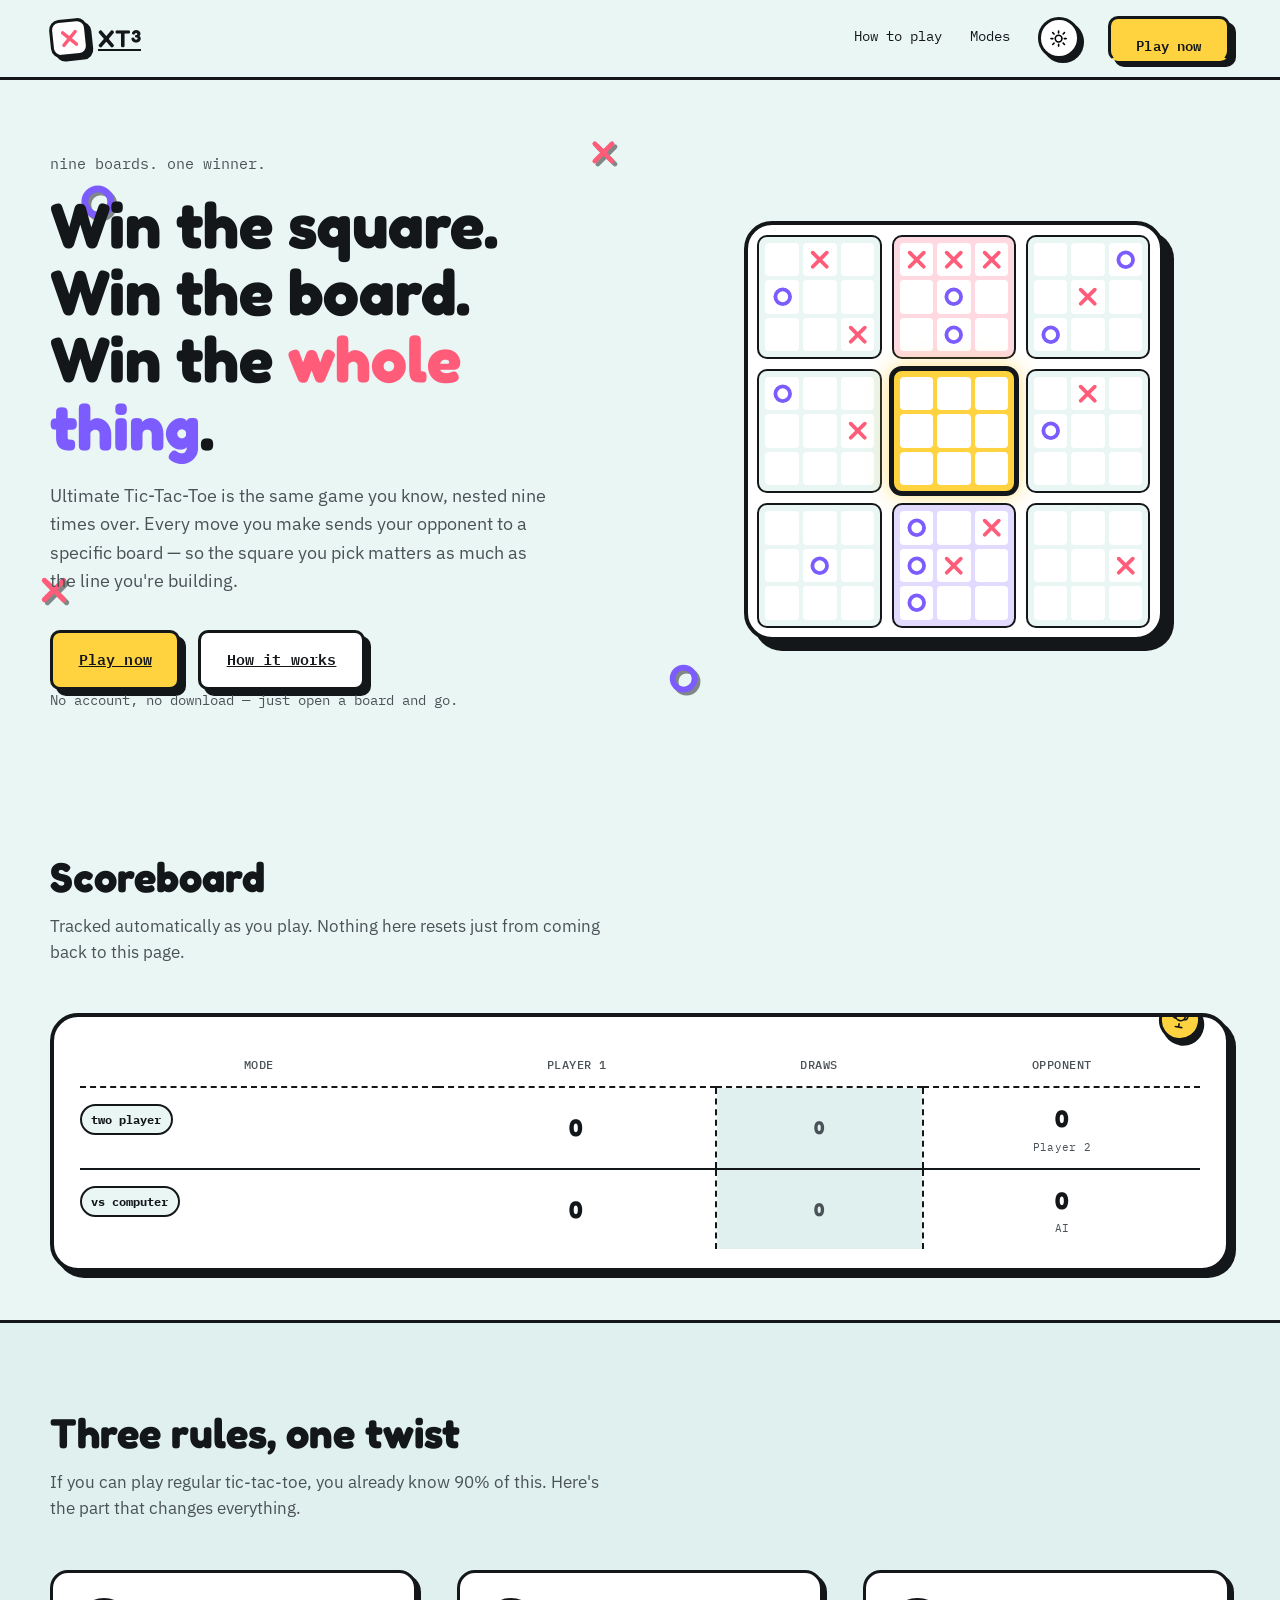
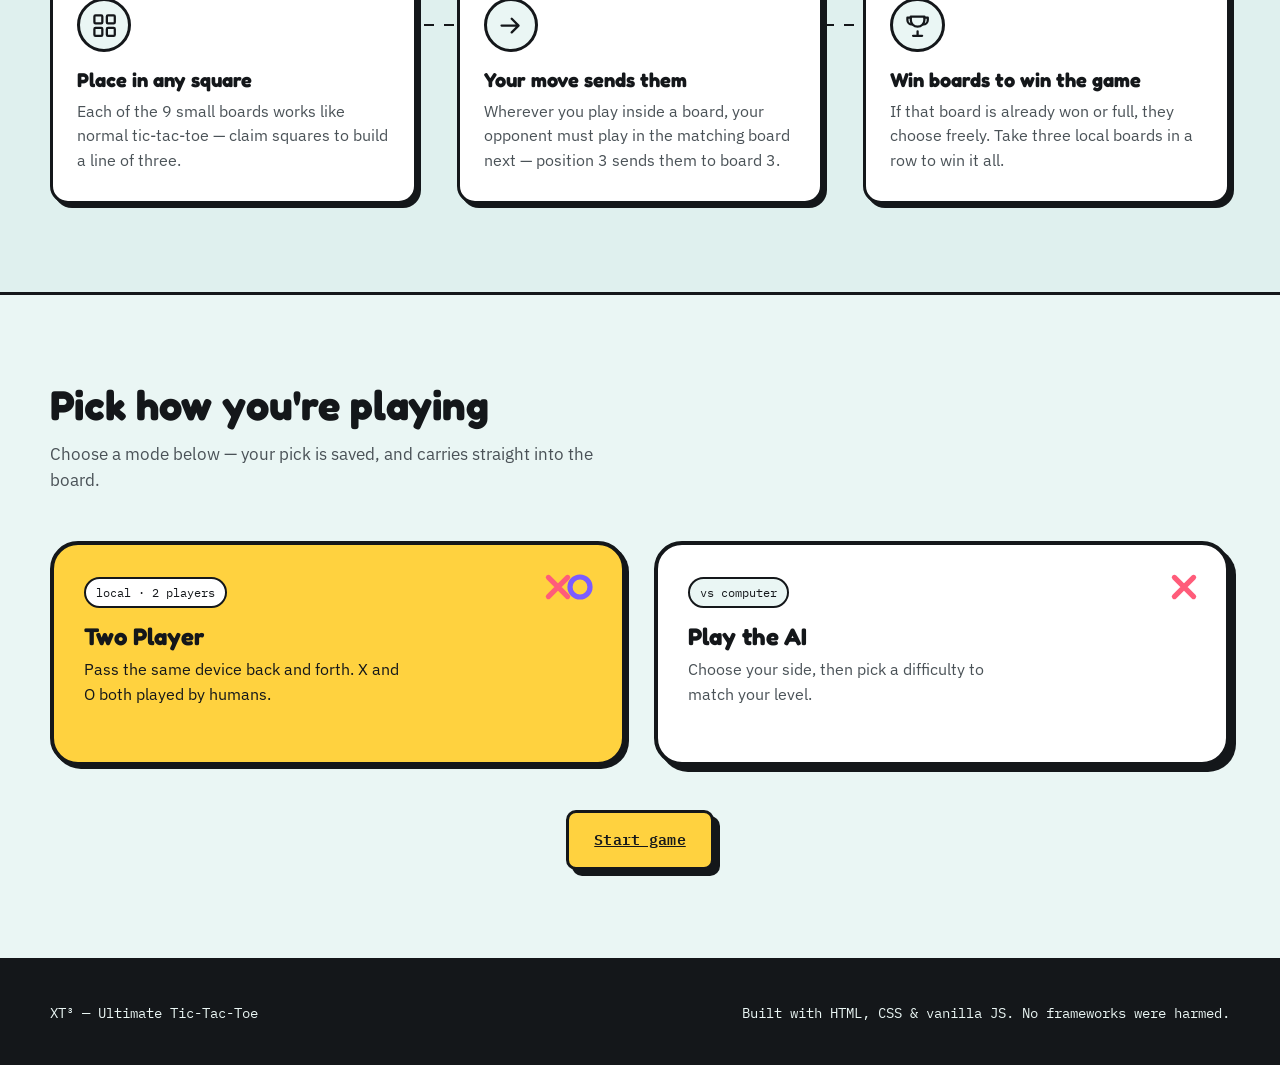
==== index.html @ 9509529e "made score board one table" ====
<!doctype html>
<html lang="en">
<head>
<meta charset="utf-8" />
<meta name="viewport" content="width=device-width, initial-scale=1" />
<title>XT³ — Ultimate Tic-Tac-Toe</title>
<meta name="description" content="A tic-tac-toe board made of tic-tac-toe boards. Play a friend or an AI across three difficulty levels." />

<script>
  // Set the theme before any CSS paints, so there's no flash of the wrong theme.
  (function () {
    try {
      var raw = window.localStorage.getItem("ultimateTTT:theme");
      var stored = raw ? JSON.parse(raw) : null;
      var theme = stored || (window.matchMedia("(prefers-color-scheme: dark)").matches ? "dark" : "light");
      document.documentElement.setAttribute("data-theme", theme);
    } catch (e) { /* localStorage unavailable, default styles apply */ }
  })();
</script>

<link rel="preconnect" href="https://fonts.googleapis.com" />
<link rel="preconnect" href="https://fonts.gstatic.com" crossorigin />
<link href="https://fonts.googleapis.com/css2?family=Fredoka:wght@500;600;700&family=IBM+Plex+Sans:wght@400;500&family=IBM+Plex+Mono:wght@400;500;600&display=swap" rel="stylesheet" />

<link rel="stylesheet" href="css/theme.css" />
<link rel="stylesheet" href="css/main.css" />
<link rel="stylesheet" href="css/animation.css" />
<link rel="stylesheet" href="css/responsive.css" />
</head>
<body>

<!-- reusable piece glyphs -->
<svg width="0" height="0" style="position:absolute" aria-hidden="true">
  <symbol id="glyph-x" viewBox="0 0 40 40">
    <path d="M8 8 L32 32 M32 8 L8 32" stroke="var(--x-color)" stroke-width="6.5" stroke-linecap="round" fill="none"/>
  </symbol>
  <symbol id="glyph-o" viewBox="0 0 40 40">
    <circle cx="20" cy="20" r="12.5" stroke="var(--o-color)" stroke-width="6.5" fill="none"/>
  </symbol>
</svg>

<a class="visually-hidden" href="#main">Skip to content</a>

<header class="site-header">
  <div class="wrap site-header__bar">
    <a class="logo" href="#top" aria-label="XT-cubed, Ultimate Tic-Tac-Toe home">
      <span class="logo__mark" aria-hidden="true">
        <svg viewBox="0 0 40 40"><use href="#glyph-x"/></svg>
      </span>
      XT³
    </a>
    <nav class="site-nav" aria-label="Primary">
      <a href="#how-it-works">How to play</a>
      <a href="#play">Modes</a>
      <button class="theme-toggle" type="button" aria-pressed="false" aria-label="Toggle dark mode">
        <svg class="icon-sun" viewBox="0 0 24 24" fill="none" stroke="currentColor" stroke-width="2" stroke-linecap="round" aria-hidden="true">
          <circle cx="12" cy="12" r="4.2"/>
          <path d="M12 2.5v2.4M12 19.1v2.4M4.6 4.6l1.7 1.7M17.7 17.7l1.7 1.7M2.5 12h2.4M19.1 12h2.4M4.6 19.4l1.7-1.7M17.7 6.3l1.7-1.7"/>
        </svg>
        <svg class="icon-moon" viewBox="0 0 24 24" fill="currentColor" aria-hidden="true">
          <path d="M20 14.5A8.5 8.5 0 0 1 9.5 4a8.5 8.5 0 1 0 10.5 10.5Z"/>
        </svg>
      </button>
      <a class="btn btn--primary" href="#play">Play now</a>
    </nav>
  </div>
</header>

<main id="main">

  <!-- ============================================================ -->
  <!-- HERO                                                          -->
  <!-- ============================================================ -->
  <section class="hero" id="top">
    <div class="sticker-field" aria-hidden="true">
      <svg class="sticker" style="top:14%; left:6%; width:2.6rem; --r:-10deg" viewBox="0 0 40 40"><use href="#glyph-o"/></svg>
      <svg class="sticker" style="top:68%; left:3%; width:2rem; --r:8deg" viewBox="0 0 40 40"><use href="#glyph-x"/></svg>
      <svg class="sticker" style="top:8%; left:46%; width:1.8rem; --r:14deg" viewBox="0 0 40 40"><use href="#glyph-x"/></svg>
      <svg class="sticker" style="top:80%; left:52%; width:2.2rem; --r:-14deg" viewBox="0 0 40 40"><use href="#glyph-o"/></svg>
    </div>

    <div class="wrap hero__grid">
      <div>
        <p class="hero__eyebrow">nine boards. one winner.</p>
        <h1 class="hero__title">
          Win the square.<br />
          Win the board.<br />
          Win the <span class="hl-x">whole</span> <span class="hl-o">thing</span>.
        </h1>
        <p class="hero__lede">
          Ultimate Tic-Tac-Toe is the same game you know, nested nine times over.
          Every move you make sends your opponent to a specific board — so the
          square you pick matters as much as the line you're building.
        </p>
        <div class="hero__actions">
          <a class="btn btn--primary" href="#play">Play now</a>
          <a class="btn" href="#how-it-works">How it works</a>
        </div>
        <p class="hero__note">No account, no download — just open a board and go.</p>
      </div>

      <div class="hero__board-stage">
        <div class="ultimate-board" role="img" aria-label="Decorative preview of the nested Ultimate Tic-Tac-Toe board">
          <!-- board 1 -->
          <div class="local-board">
            <div class="cell"></div><div class="cell"><svg><use href="#glyph-x"/></svg></div><div class="cell"></div>
            <div class="cell"><svg><use href="#glyph-o"/></svg></div><div class="cell"></div><div class="cell"></div>
            <div class="cell"></div><div class="cell"></div><div class="cell"><svg><use href="#glyph-x"/></svg></div>
          </div>
          <!-- board 2 : won by X -->
          <div class="local-board local-board--won-x">
            <div class="cell"><svg><use href="#glyph-x"/></svg></div><div class="cell"><svg><use href="#glyph-x"/></svg></div><div class="cell"><svg><use href="#glyph-x"/></svg></div>
            <div class="cell"></div><div class="cell"><svg><use href="#glyph-o"/></svg></div><div class="cell"></div>
            <div class="cell"></div><div class="cell"><svg><use href="#glyph-o"/></svg></div><div class="cell"></div>
          </div>
          <!-- board 3 -->
          <div class="local-board">
            <div class="cell"></div><div class="cell"></div><div class="cell"><svg><use href="#glyph-o"/></svg></div>
            <div class="cell"></div><div class="cell"><svg><use href="#glyph-x"/></svg></div><div class="cell"></div>
            <div class="cell"><svg><use href="#glyph-o"/></svg></div><div class="cell"></div><div class="cell"></div>
          </div>
          <!-- board 4 -->
          <div class="local-board">
            <div class="cell"><svg><use href="#glyph-o"/></svg></div><div class="cell"></div><div class="cell"></div>
            <div class="cell"></div><div class="cell"></div><div class="cell"><svg><use href="#glyph-x"/></svg></div>
            <div class="cell"></div><div class="cell"></div><div class="cell"></div>
          </div>
          <!-- board 5 : active -->
          <div class="local-board local-board--active">
            <div class="cell"></div><div class="cell"></div><div class="cell"></div>
            <div class="cell"></div><div class="cell"></div><div class="cell"></div>
            <div class="cell"></div><div class="cell"></div><div class="cell"></div>
          </div>
          <!-- board 6 -->
          <div class="local-board">
            <div class="cell"></div><div class="cell"><svg><use href="#glyph-x"/></svg></div><div class="cell"></div>
            <div class="cell"><svg><use href="#glyph-o"/></svg></div><div class="cell"></div><div class="cell"></div>
            <div class="cell"></div><div class="cell"></div><div class="cell"></div>
          </div>
          <!-- board 7 -->
          <div class="local-board">
            <div class="cell"></div><div class="cell"></div><div class="cell"></div>
            <div class="cell"></div><div class="cell"><svg><use href="#glyph-o"/></svg></div><div class="cell"></div>
            <div class="cell"></div><div class="cell"></div><div class="cell"></div>
          </div>
          <!-- board 8 : won by O -->
          <div class="local-board local-board--won-o">
            <div class="cell"><svg><use href="#glyph-o"/></svg></div><div class="cell"></div><div class="cell"><svg><use href="#glyph-x"/></svg></div>
            <div class="cell"><svg><use href="#glyph-o"/></svg></div><div class="cell"><svg><use href="#glyph-x"/></svg></div><div class="cell"></div>
            <div class="cell"><svg><use href="#glyph-o"/></svg></div><div class="cell"></div><div class="cell"></div>
          </div>
          <!-- board 9 -->
          <div class="local-board">
            <div class="cell"></div><div class="cell"></div><div class="cell"></div>
            <div class="cell"></div><div class="cell"></div><div class="cell"><svg><use href="#glyph-x"/></svg></div>
            <div class="cell"></div><div class="cell"></div><div class="cell"></div>
          </div>
        </div>
      </div>
    </div>
  </section>

  <!-- ============================================================ -->
  <!-- WIN BOARD                                                     -->
  <!-- ============================================================ -->
  <section class="win-board" id="win-board" aria-label="Match history">
    <div class="wrap section" style="padding-block:3rem;">
      <div class="section__head" data-reveal>
        <h2>Scoreboard</h2>
        <p>Tracked automatically as you play. Nothing here resets just from coming back to this page.</p>
      </div>

      <div class="score-card" data-reveal>
        <svg class="score-card__sticker" viewBox="0 0 24 24" fill="none" stroke="currentColor" stroke-width="2" stroke-linecap="round" stroke-linejoin="round" aria-hidden="true">
          <path d="M8 21h8M12 17v4M6 4h12v3a6 6 0 0 1-12 0V4Z"/>
          <path d="M6 5H3v2a4 4 0 0 0 4 4M18 5h3v2a4 4 0 0 1-4 4"/>
        </svg>

        <table class="score-table">
          <caption class="visually-hidden">Match results for Two Player and Vs AI modes</caption>
          <thead>
            <tr>
              <th scope="col" class="score-table__mode-head">Mode</th>
              <th scope="col">Player 1</th>
              <th scope="col" class="score-table__draws-head">Draws</th>
              <th scope="col">Opponent</th>
            </tr>
          </thead>
          <tbody>
            <tr>
              <th scope="row"><span class="mode-card__badge">two player</span></th>
              <td class="score-table__cell"><strong id="wb-p1">0</strong></td>
              <td class="score-table__cell score-table__cell--draw"><strong id="wb-tp-draws">0</strong></td>
              <td class="score-table__cell">
                <strong id="wb-p2">0</strong>
                <span class="score-table__sub">Player 2</span>
              </td>
            </tr>
            <tr>
              <th scope="row"><span class="mode-card__badge">vs computer</span></th>
              <td class="score-table__cell"><strong id="wb-player">0</strong></td>
              <td class="score-table__cell score-table__cell--draw"><strong id="wb-ai-draws">0</strong></td>
              <td class="score-table__cell">
                <strong id="wb-ai">0</strong>
                <span class="score-table__sub">AI</span>
              </td>
            </tr>
          </tbody>
        </table>
      </div>
    </div>
  </section>

  <!-- ============================================================ -->
  <!-- HOW IT WORKS                                                  -->
  <!-- ============================================================ -->
  <section class="how-it-works" id="how-it-works">
    <div class="wrap section">
      <div class="section__head" data-reveal>
        <h2>Three rules, one twist</h2>
        <p>If you can play regular tic-tac-toe, you already know 90% of this. Here's the part that changes everything.</p>
      </div>

      <div class="steps" data-reveal-group>
        <div class="steps__thread" aria-hidden="true"></div>

        <div class="step" data-reveal>
          <div class="step__icon" aria-hidden="true">
            <svg viewBox="0 0 24 24" fill="none" stroke="currentColor" stroke-width="2" stroke-linecap="round" stroke-linejoin="round">
              <rect x="3" y="3" width="7" height="7" rx="1"/><rect x="14" y="3" width="7" height="7" rx="1"/>
              <rect x="3" y="14" width="7" height="7" rx="1"/><rect x="14" y="14" width="7" height="7" rx="1"/>
            </svg>
          </div>
          <h3>Place in any square</h3>
          <p>Each of the 9 small boards works like normal tic-tac-toe — claim squares to build a line of three.</p>
        </div>

        <div class="step" data-reveal>
          <div class="step__icon" aria-hidden="true">
            <svg viewBox="0 0 24 24" fill="none" stroke="currentColor" stroke-width="2" stroke-linecap="round" stroke-linejoin="round">
              <path d="M4 12h13M13 6l6 6-6 6"/>
            </svg>
          </div>
          <h3>Your move sends them</h3>
          <p>Wherever you play inside a board, your opponent must play in the matching board next — position 3 sends them to board 3.</p>
        </div>

        <div class="step" data-reveal>
          <div class="step__icon" aria-hidden="true">
            <svg viewBox="0 0 24 24" fill="none" stroke="currentColor" stroke-width="2" stroke-linecap="round" stroke-linejoin="round">
              <path d="M8 21h8M12 17v4M6 4h12v3a6 6 0 0 1-12 0V4Z"/>
              <path d="M6 5H3v2a4 4 0 0 0 4 4M18 5h3v2a4 4 0 0 1-4 4"/>
            </svg>
          </div>
          <h3>Win boards to win the game</h3>
          <p>If that board is already won or full, they choose freely. Take three local boards in a row to win it all.</p>
        </div>
      </div>
    </div>
  </section>

  <!-- ============================================================ -->
  <!-- MODE PICKER                                                   -->
  <!-- ============================================================ -->
  <section class="mode-picker" id="play">
    <div class="wrap">
      <div class="section__head" data-reveal>
        <h2>Pick how you're playing</h2>
        <p>Choose a mode below — your pick is saved, and carries straight into the board.</p>
      </div>

      <div class="mode-cards" data-reveal-group>
        <div class="mode-card" data-mode="two-player" role="button" tabindex="0" aria-pressed="false" data-reveal>
          <div class="mode-card__pieces" aria-hidden="true">
            <svg><use href="#glyph-x"/></svg><svg><use href="#glyph-o"/></svg>
          </div>
          <span class="mode-card__badge">local · 2 players</span>
          <h3>Two Player</h3>
          <p>Pass the same device back and forth. X and O both played by humans.</p>
        </div>

        <div class="mode-card" data-mode="ai" role="button" tabindex="0" aria-pressed="false" data-reveal>
          <div class="mode-card__pieces" aria-hidden="true">
            <svg><use href="#glyph-x"/></svg>
          </div>
          <span class="mode-card__badge">vs computer</span>
          <h3>Play the AI</h3>
          <p>Choose your side, then pick a difficulty to match your level.</p>

          <div class="difficulty-panel">
            <div class="difficulty-panel__inner">
              <div class="chip-row" role="group" aria-label="Play as">
                <button type="button" class="chip" data-symbol="X" aria-pressed="true">Play as X</button>
                <button type="button" class="chip" data-symbol="O" aria-pressed="false">Play as O</button>
              </div>
              <div class="chip-row chip-row--difficulty" role="group" aria-label="AI difficulty">
                <button type="button" class="chip" data-difficulty="easy" aria-pressed="false">Easy</button>
                <button type="button" class="chip" data-difficulty="medium" aria-pressed="false">Medium</button>
                <button type="button" class="chip" data-difficulty="hard" aria-pressed="false">Hard</button>
              </div>
            </div>
          </div>
        </div>
      </div>

      <div class="mode-picker__cta">
        <a class="btn btn--primary" href="pages/game.html?mode=two-player">Start game</a>
      </div>
    </div>
  </section>

</main>

<footer class="site-footer">
  <div class="wrap site-footer__bar">
    <span>XT³ — Ultimate Tic-Tac-Toe</span>
    <span>Built with HTML, CSS &amp; vanilla JS. No frameworks were harmed.</span>
  </div>
</footer>

<script src="js/storage.js"></script>
<script src="js/animation.js"></script>
<script src="js/main.js"></script>
</body>
</html>
---- css/theme.css ----
/* ==========================================================================
   theme.css — design tokens, fonts, light/dark palettes
   ========================================================================== */

:root {
  /* -- type -- */
  --font-display: "Fredoka", system-ui, sans-serif;
  --font-body: "IBM Plex Sans", system-ui, sans-serif;
  --font-mono: "IBM Plex Mono", ui-monospace, monospace;

  /* -- light theme (default) -- */
  --bg: #eaf6f4;
  --bg-alt: #dff0ee;
  --paper: #ffffff;
  --ink: #14171a;
  --ink-soft: #4a5257;
  --line: #14171a;

  --x-color: #ff5c7a;
  --x-color-soft: #ffd9e1;
  --o-color: #7c5cff;
  --o-color-soft: #e3dbff;
  --accent: #ffd23f;
  --accent-ink: #14171a;

  --shadow-color: 20 23 26;
  --radius-sm: 10px;
  --radius-md: 18px;
  --radius-lg: 28px;

  --border-w: 3px;
  --border-w-lg: 4px;

  --ease-pop: cubic-bezier(0.34, 1.56, 0.64, 1);
  --ease-snap: cubic-bezier(0.2, 0.8, 0.2, 1);

  color-scheme: light;
}

[data-theme="dark"] {
  --bg: #14171a;
  --bg-alt: #1b1f23;
  --paper: #1e2226;
  --ink: #f3f7f6;
  --ink-soft: #b9c2c4;
  --line: #f3f7f6;

  --x-color: #ff7b93;
  --x-color-soft: #3a2129;
  --o-color: #a690ff;
  --o-color-soft: #2a2440;
  --accent: #ffd23f;
  --accent-ink: #14171a;

  --shadow-color: 0 0 0;

  color-scheme: dark;
}

/* shared surface + border shorthand used across components */
:root, [data-theme="dark"] {
  --hard-shadow: 6px 6px 0 rgb(var(--shadow-color) / 1);
  --hard-shadow-sm: 4px 4px 0 rgb(var(--shadow-color) / 1);
}
---- css/main.css ----
/* ==========================================================================
   main.css — reset, base type, layout, components (landing page)
   ========================================================================== */

*, *::before, *::after { box-sizing: border-box; }
html { scroll-behavior: smooth; }
@media (prefers-reduced-motion: reduce) {
  html { scroll-behavior: auto; }
}

body {
  margin: 0;
  background: var(--bg);
  color: var(--ink);
  font-family: var(--font-body);
  font-size: 16px;
  line-height: 1.55;
  -webkit-font-smoothing: antialiased;
  transition: background-color .35s ease, color .35s ease;
  overflow-x: hidden;
}

h1, h2, h3 { font-family: var(--font-display); margin: 0; line-height: 1.05; }
p { margin: 0; }
a { color: inherit; }
button { font-family: inherit; cursor: pointer; }

.wrap {
  width: min(1180px, 100% - 3rem);
  margin-inline: auto;
}

.visually-hidden {
  position: absolute; width: 1px; height: 1px;
  overflow: hidden; clip: rect(0 0 0 0); white-space: nowrap;
}

/* focus ring, visible everywhere */
:focus-visible {
  outline: 3px solid var(--o-color);
  outline-offset: 3px;
  border-radius: 4px;
}

/* -------------------------------------------------------------------- */
/* buttons                                                               */
/* -------------------------------------------------------------------- */

.btn {
  display: inline-flex;
  align-items: center;
  gap: .5rem;
  font-family: var(--font-mono);
  font-weight: 600;
  font-size: .95rem;
  letter-spacing: .01em;
  padding: .95rem 1.6rem;
  border: var(--border-w) solid var(--line);
  border-radius: var(--radius-sm);
  background: var(--paper);
  color: var(--ink);
  box-shadow: var(--hard-shadow);
  transition: transform .15s ease, box-shadow .15s ease, background-color .2s ease;
}
.btn:hover { transform: translate(-2px, -2px); box-shadow: 8px 8px 0 rgb(var(--shadow-color) / 1); }
.btn:active { transform: translate(1px, 1px); box-shadow: 2px 2px 0 rgb(var(--shadow-color) / 1); }

.btn--primary {
  background: var(--accent);
  color: var(--accent-ink);
}

.btn--ghost {
  background: transparent;
  box-shadow: none;
  border-color: transparent;
}
.btn--ghost:hover { transform: none; box-shadow: none; background: var(--bg-alt); border-color: var(--line); }

/* -------------------------------------------------------------------- */
/* header                                                                */
/* -------------------------------------------------------------------- */

.site-header {
  position: sticky;
  top: 0;
  z-index: 40;
  background: color-mix(in srgb, var(--bg) 88%, transparent);
  backdrop-filter: blur(8px);
  border-bottom: var(--border-w) solid var(--line);
}

.site-header__bar {
  display: flex;
  align-items: center;
  justify-content: space-between;
  padding-block: 1rem;
}

.logo {
  display: flex;
  align-items: center;
  gap: .6rem;
  font-family: var(--font-display);
  font-size: 1.5rem;
  font-weight: 600;
}

.logo__mark {
  display: grid;
  place-items: center;
  width: 2.4rem;
  height: 2.4rem;
  border: var(--border-w) solid var(--line);
  border-radius: var(--radius-sm);
  background: var(--paper);
  box-shadow: var(--hard-shadow-sm);
  transform: rotate(-6deg);
}
.logo__mark svg { width: 65%; height: 65%; }

.site-nav {
  display: flex;
  align-items: center;
  gap: 1.75rem;
}

.site-nav a {
  font-family: var(--font-mono);
  font-size: .9rem;
  text-decoration: none;
  border-bottom: 2px solid transparent;
  padding-bottom: 2px;
  transition: border-color .2s ease;
}
.site-nav a:hover { border-color: var(--line); }

.theme-toggle {
  display: grid;
  place-items: center;
  width: 2.6rem;
  height: 2.6rem;
  border: var(--border-w) solid var(--line);
  border-radius: 50%;
  background: var(--paper);
  box-shadow: var(--hard-shadow-sm);
  transition: transform .15s ease;
}
.theme-toggle:hover { transform: rotate(15deg); }
.theme-toggle svg { width: 1.2rem; height: 1.2rem; }
.theme-toggle .icon-moon { display: none; }
[data-theme="dark"] .theme-toggle .icon-sun { display: none; }
[data-theme="dark"] .theme-toggle .icon-moon { display: block; }

/* -------------------------------------------------------------------- */
/* hero                                                                  */
/* -------------------------------------------------------------------- */

.hero {
  position: relative;
  padding-block: 4.5rem 6rem;
  overflow: hidden;
}

.hero__grid {
  display: grid;
  grid-template-columns: 1.05fr 1fr;
  gap: 3rem;
  align-items: center;
}

.hero__eyebrow {
  font-family: var(--font-mono);
  font-size: .95rem;
  color: var(--ink-soft);
}

.hero__title {
  font-size: clamp(2.6rem, 5vw, 4.2rem);
  margin-block: 1rem 1.3rem;
}

.hero__title .hl-x { color: var(--x-color); }
.hero__title .hl-o { color: var(--o-color); }

.hero__lede {
  max-width: 46ch;
  font-size: 1.15rem;
  color: var(--ink-soft);
}

.hero__actions {
  display: flex;
  align-items: center;
  gap: 1.1rem;
  margin-top: 2.2rem;
  flex-wrap: wrap;
}

.hero__note {
  font-family: var(--font-mono);
  font-size: .85rem;
  color: var(--ink-soft);
}

/* decorative floating stickers scattered around hero copy + board */
.sticker-field { position: absolute; inset: 0; pointer-events: none; z-index: -1; }
.sticker {
  position: absolute;
  filter: drop-shadow(3px 3px 0 rgb(var(--shadow-color) / .5));
}

/* -------------------------------------------------------------------- */
/* hero board (decorative ultimate board)                                */
/* -------------------------------------------------------------------- */

.hero__board-stage {
  position: relative;
  display: grid;
  place-items: center;
}

.ultimate-board {
  --cell: 2.6rem;
  position: relative;
  display: grid;
  grid-template-columns: repeat(3, 1fr);
  gap: .6rem;
  padding: .6rem;
  background: var(--paper);
  border: var(--border-w-lg) solid var(--line);
  border-radius: var(--radius-lg);
  box-shadow: 10px 10px 0 rgb(var(--shadow-color) / 1);
  transform: rotate(-3deg);
  width: min(420px, 100%);
}

.local-board {
  display: grid;
  grid-template-columns: repeat(3, 1fr);
  gap: 4px;
  padding: 6px;
  border: 2px solid var(--line);
  border-radius: var(--radius-sm);
  background: var(--bg);
  transition: box-shadow .25s ease, background-color .25s ease;
}

.local-board--active {
  background: var(--accent);
  box-shadow: 0 0 0 3px var(--line), 0 0 22px 2px color-mix(in srgb, var(--accent) 70%, transparent);
}

.local-board--won-x { background: var(--x-color-soft); }
.local-board--won-o { background: var(--o-color-soft); }

.cell {
  aspect-ratio: 1;
  display: grid;
  place-items: center;
  background: var(--paper);
  border-radius: 4px;
}

.cell svg { width: 70%; height: 70%; }

/* -------------------------------------------------------------------- */
/* how it works                                                          */
/* -------------------------------------------------------------------- */

.section { padding-block: 5.5rem; }
.section__head { max-width: 56ch; margin-bottom: 3rem; }
.section__head h2 { font-size: clamp(1.9rem, 3.4vw, 2.6rem); }
.section__head p { margin-top: .9rem; color: var(--ink-soft); font-size: 1.05rem; }

.how-it-works {
  border-top: var(--border-w) solid var(--line);
  border-bottom: var(--border-w) solid var(--line);
  background: var(--bg-alt);
}

.steps {
  position: relative;
  display: grid;
  grid-template-columns: repeat(3, 1fr);
  gap: 2.5rem;
}

.steps__thread {
  position: absolute;
  top: 3.4rem;
  left: 8%;
  right: 8%;
  height: 2px;
  background-image: linear-gradient(to right, var(--line) 0 10px, transparent 10px 20px);
  background-size: 20px 2px;
  background-repeat: repeat-x;
  z-index: 0;
}

.step {
  position: relative;
  z-index: 1;
  background: var(--paper);
  border: var(--border-w) solid var(--line);
  border-radius: var(--radius-md);
  padding: 1.6rem 1.5rem 1.8rem;
  box-shadow: var(--hard-shadow-sm);
}

.step__icon {
  display: grid;
  place-items: center;
  width: 3.4rem;
  height: 3.4rem;
  margin-bottom: 1.1rem;
  border: var(--border-w) solid var(--line);
  border-radius: 50%;
  background: var(--bg);
}
.step__icon svg { width: 1.7rem; height: 1.7rem; }

.step h3 { font-size: 1.25rem; margin-bottom: .5rem; }
.step p { color: var(--ink-soft); font-size: .98rem; }

/* -------------------------------------------------------------------- */
/* mode picker                                                           */
/* -------------------------------------------------------------------- */

.mode-picker { padding-block: 5.5rem; }

.mode-cards {
  display: grid;
  grid-template-columns: 1fr 1fr;
  gap: 1.75rem;
}

.mode-card {
  position: relative;
  display: block;
  text-align: left;
  cursor: pointer;
  padding: 2rem 1.9rem;
  background: var(--paper);
  border: var(--border-w-lg) solid var(--line);
  border-radius: var(--radius-lg);
  box-shadow: var(--hard-shadow);
  transition: transform .15s ease, box-shadow .15s ease, background-color .2s ease;
}
.mode-card:hover { transform: translate(-3px, -3px); box-shadow: 10px 10px 0 rgb(var(--shadow-color) / 1); }

.mode-card[aria-pressed="true"] {
  background: var(--accent);
  transform: translate(3px, 3px);
  box-shadow: 3px 3px 0 rgb(var(--shadow-color) / 1);
}

.mode-card__badge {
  display: inline-block;
  font-family: var(--font-mono);
  font-size: .78rem;
  padding: .25rem .6rem;
  border: 2px solid var(--line);
  border-radius: 999px;
  margin-bottom: 1rem;
  background: var(--bg);
}
.mode-card[aria-pressed="true"] .mode-card__badge { background: var(--paper); }

.mode-card h3 { font-size: 1.5rem; margin-bottom: .5rem; }
.mode-card p { color: var(--ink-soft); font-size: .98rem; max-width: 32ch; }
.mode-card[aria-pressed="true"] p { color: var(--ink); }

.mode-card__pieces {
  position: absolute;
  top: 1.6rem;
  right: 1.6rem;
  display: flex;
}
.mode-card__pieces svg { width: 2rem; height: 2rem; }
.mode-card__pieces svg:last-child { margin-left: -.6rem; }

.difficulty-panel {
  display: grid;
  grid-template-rows: 0fr;
  transition: grid-template-rows .35s ease;
  margin-top: 1.5rem;
}
.difficulty-panel__inner { overflow: hidden; }
.mode-card[aria-pressed="true"] .difficulty-panel { grid-template-rows: 1fr; }

.chip-row {
  display: flex;
  gap: .6rem;
  padding-top: .3rem;
  flex-wrap: wrap;
}
.chip-row--difficulty { margin-top: .6rem; }

.chip {
  font-family: var(--font-mono);
  font-size: .85rem;
  padding: .5rem 1rem;
  border: 2px solid var(--line);
  border-radius: 999px;
  background: var(--paper);
  transition: background-color .15s ease, transform .15s ease;
}
.chip:hover { transform: translateY(-2px); }
.chip[aria-pressed="true"] {
  background: var(--ink);
  color: var(--bg);
}

.mode-picker__cta {
  display: flex;
  justify-content: center;
  margin-top: 2.75rem;
}

/* -------------------------------------------------------------------- */
/* win board (landing page match history)                                */
/* -------------------------------------------------------------------- */

.score-card {
  position: relative;
  background: var(--paper);
  border: var(--border-w-lg) solid var(--line);
  border-radius: var(--radius-lg);
  box-shadow: var(--hard-shadow);
  padding: 1.6rem 1.6rem 1.2rem;
  overflow-x: auto;
}

.score-card__sticker {
  position: absolute;
  top: -1.1rem;
  right: 1.6rem;
  width: 2.6rem;
  height: 2.6rem;
  padding: .5rem;
  background: var(--accent);
  color: var(--accent-ink);
  border: var(--border-w) solid var(--line);
  border-radius: 50%;
  box-shadow: var(--hard-shadow-sm);
  transform: rotate(10deg);
}

.score-table {
  width: 100%;
  min-width: 480px;
  border-collapse: collapse;
  font-family: var(--font-mono);
}

.score-table th,
.score-table td {
  padding: .75rem .9rem;
  text-align: center;
  border-bottom: 2px solid var(--line);
}

.score-table thead th {
  font-size: .78rem;
  font-weight: 500;
  color: var(--ink-soft);
  text-transform: uppercase;
  letter-spacing: .04em;
  border-bottom-style: dashed;
}

.score-table__mode-head,
.score-table th[scope="row"] {
  text-align: left;
}

.score-table__draws-head { color: var(--ink-soft); }

.score-table tbody th[scope="row"] {
  padding-left: 0;
}

.score-table tbody tr:last-child th,
.score-table tbody tr:last-child td {
  border-bottom: none;
}

.score-table__cell {
  position: relative;
}
.score-table__cell strong {
  font-family: var(--font-display);
  font-size: 1.5rem;
  color: var(--ink);
}
.score-table__cell--draw {
  border-inline: 2px dashed var(--line);
  background: var(--bg-alt);
}
.score-table__cell--draw strong { font-size: 1.15rem; color: var(--ink-soft); }

.score-table__sub {
  display: block;
  font-size: .68rem;
  color: var(--ink-soft);
  letter-spacing: .03em;
  margin-top: .1rem;
}

.score-table tbody tr:hover td strong,
.score-table tbody tr:hover th .mode-card__badge {
  transform: translateY(-1px);
}
.score-table tbody tr td strong { display: inline-block; transition: transform .15s ease; }
.score-table tbody tr th .mode-card__badge { transition: transform .15s ease; display: inline-block; }

/* -------------------------------------------------------------------- */
/* footer                                                                */
/* -------------------------------------------------------------------- */

.site-footer {
  background: var(--ink);
  color: var(--bg);
  padding-block: 2.6rem;
  border-top: var(--border-w) solid var(--line);
}

.site-footer__bar {
  display: flex;
  justify-content: space-between;
  align-items: center;
  flex-wrap: wrap;
  gap: 1rem;
  font-family: var(--font-mono);
  font-size: .85rem;
}

.site-footer a { text-decoration: underline; text-underline-offset: 3px; }
---- css/animation.css ----
/* ==========================================================================
   animation.css — keyframes + motion utility classes
   ========================================================================== */

@keyframes float-y {
  0%, 100% { transform: translateY(0) rotate(var(--r, 0deg)); }
  50% { transform: translateY(-10px) rotate(var(--r, 0deg)); }
}

@keyframes pop-in {
  0% { opacity: 0; transform: scale(.6) rotate(-8deg); }
  70% { transform: scale(1.06) rotate(2deg); }
  100% { opacity: 1; transform: scale(1) rotate(0deg); }
}

@keyframes rise-in {
  from { opacity: 0; transform: translateY(22px); }
  to { opacity: 1; transform: translateY(0); }
}

@keyframes glow-pulse {
  0%, 100% { box-shadow: 0 0 0 3px var(--line), 0 0 16px 1px color-mix(in srgb, var(--accent) 60%, transparent); }
  50% { box-shadow: 0 0 0 3px var(--line), 0 0 28px 4px color-mix(in srgb, var(--accent) 80%, transparent); }
}

@keyframes shake {
  10%, 90% { transform: translateX(-1px); }
  20%, 80% { transform: translateX(2px); }
  30%, 50%, 70% { transform: translateX(-4px); }
  40%, 60% { transform: translateX(4px); }
}

@keyframes spin-slow {
  to { transform: rotate(360deg); }
}

@keyframes board-enter {
  from { opacity: 0; transform: scale(.85) translateY(10px); }
  to { opacity: 1; transform: scale(1) translateY(0); }
}

@keyframes board-celebrate {
  0% { transform: scale(1); }
  35% { transform: scale(1.05) rotate(-1deg); }
  65% { transform: scale(1.03) rotate(1deg); }
  100% { transform: scale(1) rotate(0deg); }
}

@keyframes confetti-fall {
  0% { transform: translateY(-10px) translateX(0) rotate(0deg); opacity: 1; }
  100% { transform: translateY(240px) translateX(var(--drift, 0px)) rotate(var(--rot, 180deg)); opacity: 0; }
}

@keyframes overlay-fade-in {
  from { opacity: 0; }
  to { opacity: 1; }
}

@keyframes overlay-card-in {
  from { opacity: 0; transform: scale(.9) translateY(12px); }
  to { opacity: 1; transform: scale(1) translateY(0); }
}

/* -------------------------------------------------------------------- */
/* applied classes                                                      */
/* -------------------------------------------------------------------- */

.sticker { animation: float-y 5.5s ease-in-out infinite; }

.local-board--active { animation: glow-pulse 2.2s ease-in-out infinite; }

.cell--pop svg { animation: pop-in .4s cubic-bezier(.2, 1.4, .4, 1) both; }

.hero__board-stage .ultimate-board { animation: rise-in .7s ease .1s both; }

[data-reveal] {
  opacity: 0;
  transform: translateY(24px);
  transition: opacity .6s ease, transform .6s ease;
}
[data-reveal].is-visible {
  opacity: 1;
  transform: translateY(0);
}
[data-reveal-group] > * { transition-delay: calc(var(--i, 0) * 90ms); }

.shake { animation: shake .4s; }

.local-board--enter { animation: board-enter .32s var(--ease-pop, ease) both; }
.local-board--celebrate { animation: board-celebrate .5s ease; }

.confetti-layer { position: absolute; inset: 0; overflow: hidden; pointer-events: none; z-index: 5; }
.confetti-piece {
  position: absolute;
  top: -10px;
  width: 7px;
  height: 12px;
  background: var(--c, var(--accent));
  border: 1.5px solid var(--line);
  border-radius: 2px;
  transform: rotate(var(--rot, 0deg));
  animation: confetti-fall var(--dur, 1.5s) var(--delay, 0s) ease-in forwards;
}

.victory-overlay { animation: none; }
.victory-overlay--show { animation: overlay-fade-in .2s ease both; }
.victory-overlay--show .victory-card { animation: overlay-card-in .3s var(--ease-pop, ease) both; }

.logo__mark svg { transition: transform .3s ease; }
.logo:hover .logo__mark svg { animation: spin-slow 1.4s linear; }

/* -------------------------------------------------------------------- */
/* reduced motion                                                        */
/* -------------------------------------------------------------------- */

@media (prefers-reduced-motion: reduce) {
  *, *::before, *::after {
    animation-duration: .001ms !important;
    animation-iteration-count: 1 !important;
    transition-duration: .001ms !important;
    scroll-behavior: auto !important;
  }
  [data-reveal] { opacity: 1; transform: none; }
  .sticker { animation: none; }
}
---- css/responsive.css ----
/* ==========================================================================
   responsive.css — tablet + mobile layout adjustments
   ========================================================================== */

@media (max-width: 1024px) {
  .hero__grid { grid-template-columns: 1fr; gap: 2.5rem; }
  .hero__board-stage { order: -1; }
  .ultimate-board { width: min(360px, 100%); transform: rotate(-2deg); }
  .steps { grid-template-columns: 1fr 1fr; row-gap: 3rem; }
  .steps__thread { display: none; }

  .ultimate-board--game { --cell: 3rem; }
}

@media (max-width: 720px) {
  .wrap { width: min(680px, 100% - 2rem); }

  .site-nav { gap: 1rem; }
  .site-nav a:not(.btn) { display: none; }

  .hero { padding-block: 3rem 3.5rem; }
  .hero__title { font-size: clamp(2.2rem, 8vw, 2.8rem); }
  .hero__actions { gap: .8rem; }

  .steps { grid-template-columns: 1fr; }

  .mode-cards { grid-template-columns: 1fr; }
  .mode-card__pieces { position: static; margin-bottom: 1rem; }

  .score-card { padding: 1.4rem 1.1rem 1rem; }
  .score-card__sticker { right: 1.1rem; }

  .site-footer__bar { flex-direction: column; align-items: flex-start; }

  .game-header__controls .btn { padding: .6rem 1rem; font-size: .85rem; }
  .ultimate-board--game { --cell: 2.5rem; gap: .6rem; padding: .6rem; }
  .ultimate-board--game .local-board { gap: 4px; padding: 5px; }
  .scoreboard { grid-template-columns: 1fr auto 1fr; padding: .8rem; gap: .4rem; }
  .scoreboard__name { font-size: .72rem; }
  .scoreboard__score { font-size: 1.15rem; }
  .scoreboard__icon { width: 1.6rem; height: 1.6rem; }
  .turn-banner { font-size: .85rem; text-align: center; }
  .victory-card { padding: 2rem 1.4rem 1.6rem; }
}

@media (max-width: 420px) {
  .ultimate-board { --cell: 2rem; padding: .45rem; gap: .45rem; }
  .btn { padding: .85rem 1.3rem; font-size: .88rem; }

  .ultimate-board--game { --cell: 2.1rem; gap: .45rem; padding: .45rem; }
  .ultimate-board--game .local-board { gap: 3px; padding: 4px; }
  .scoreboard__item--draw { padding-inline: .5rem; }
  .bottom-nav__btn span { display: none; }
  .bottom-nav__btn svg { width: 1.5rem; height: 1.5rem; }
}
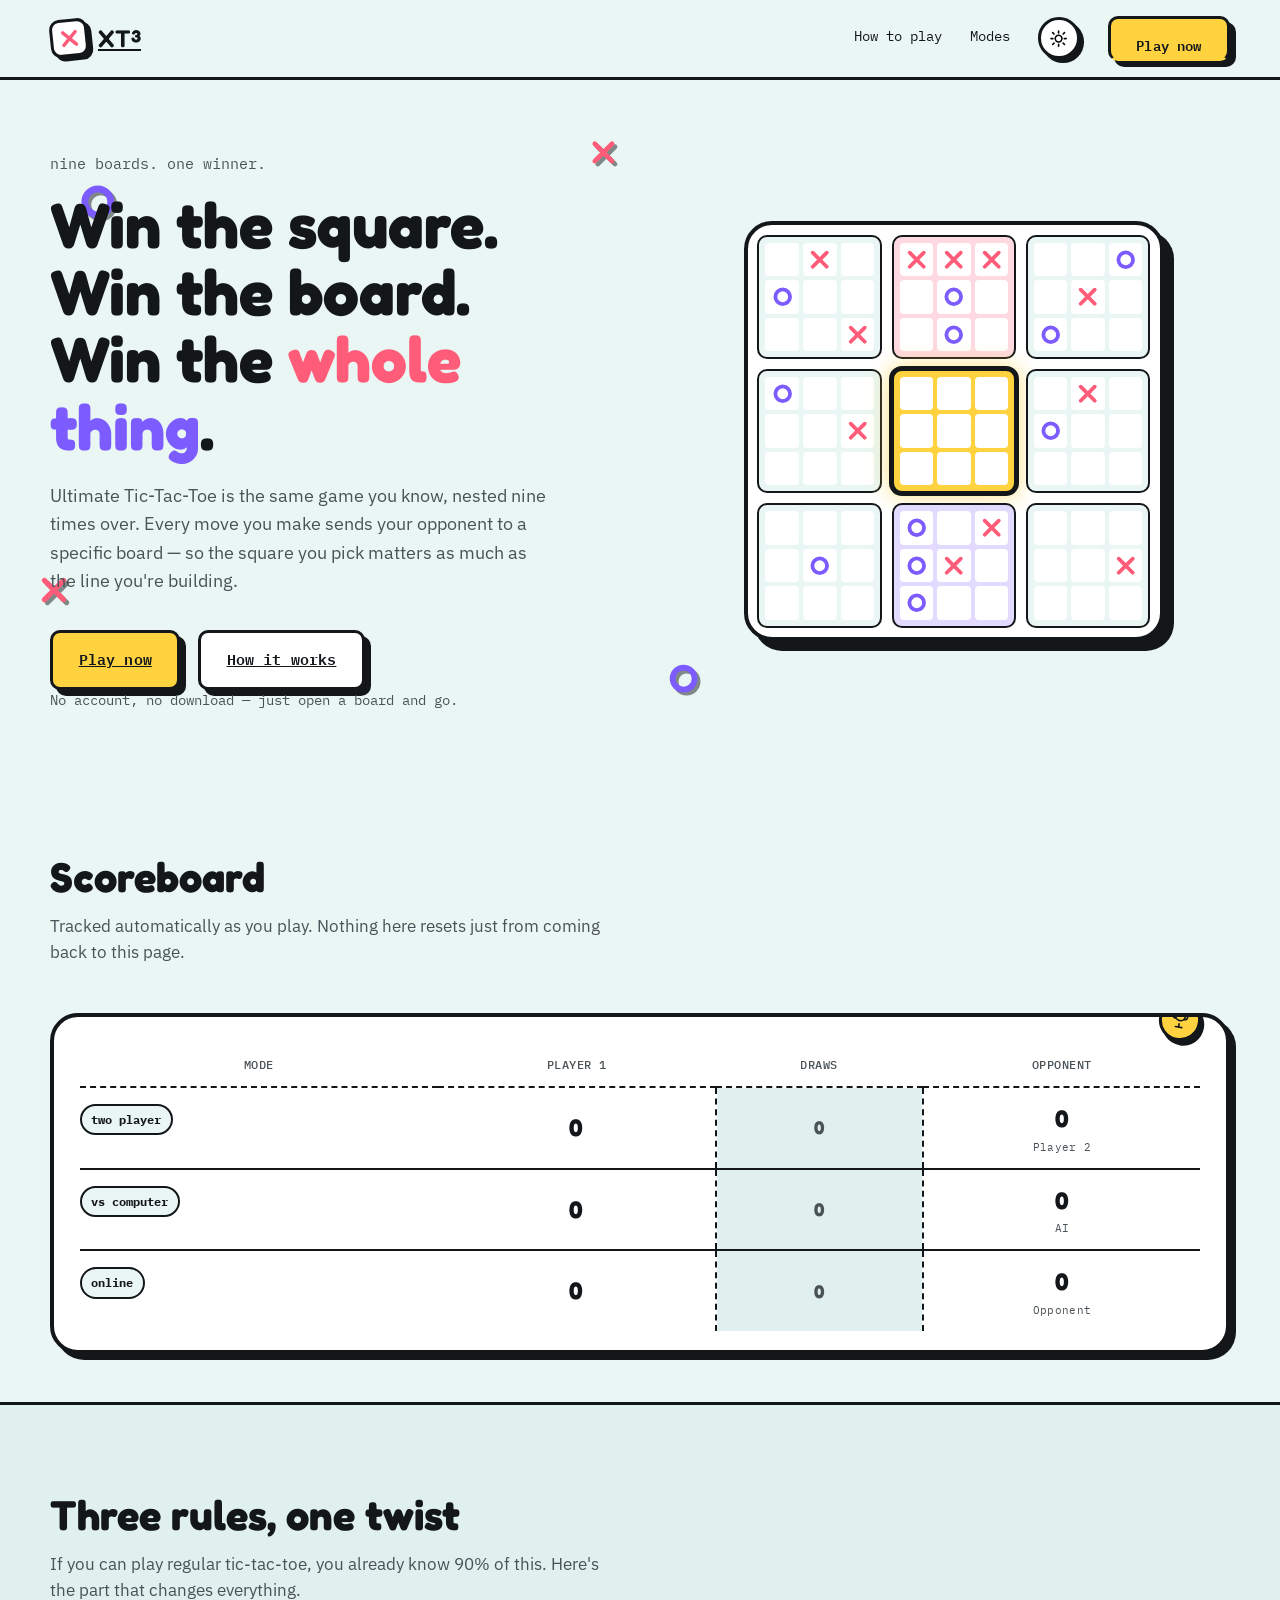
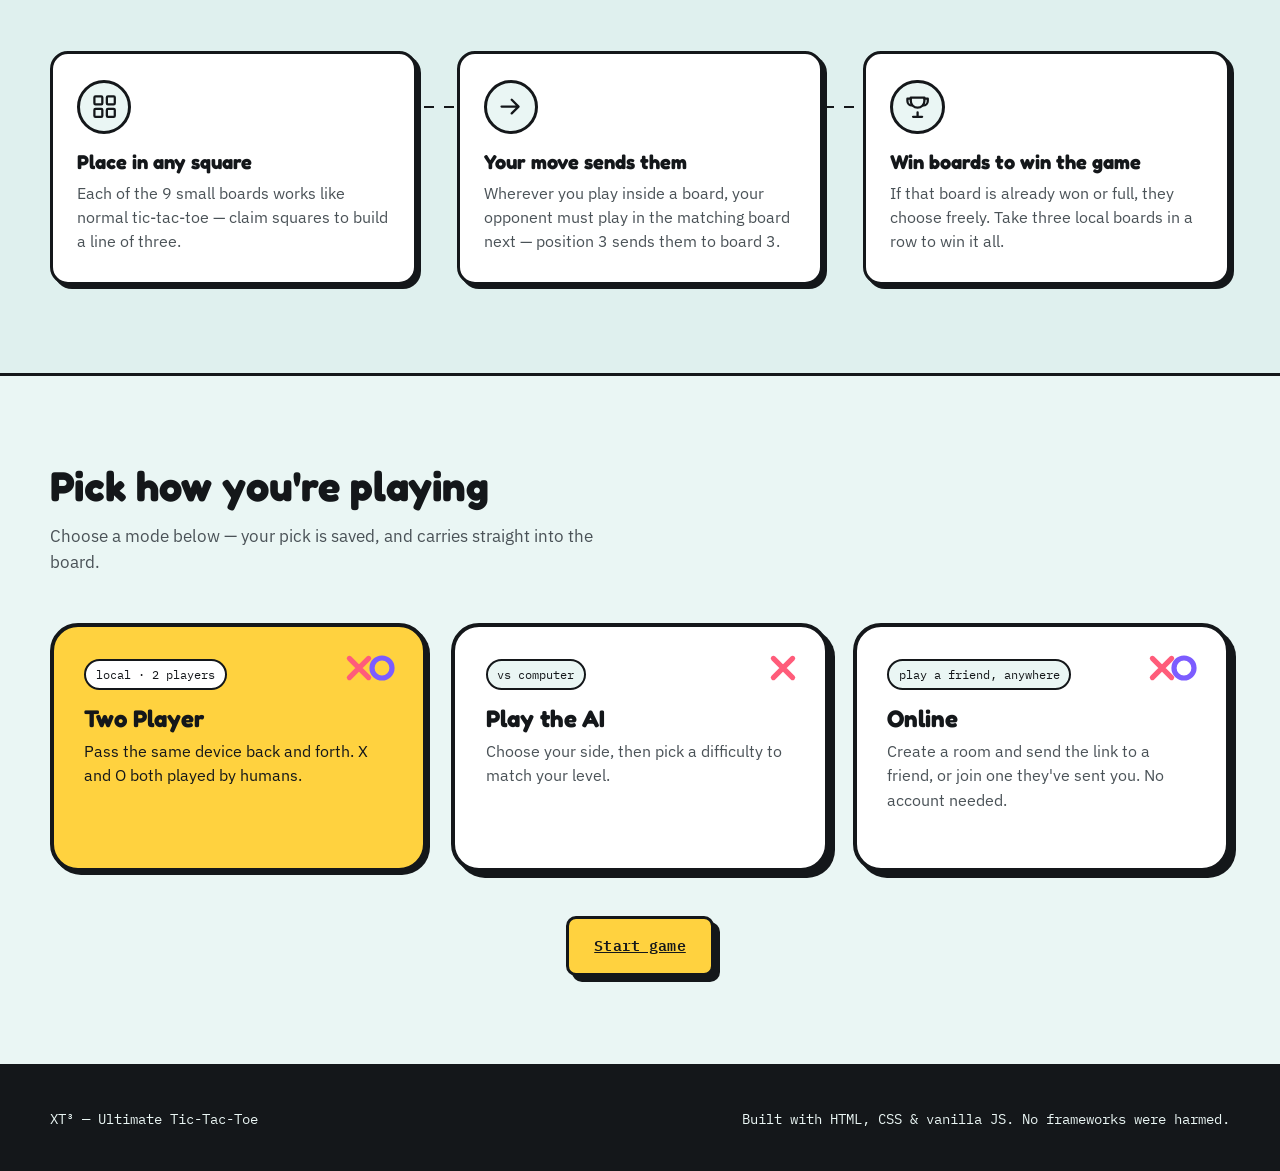
==== commit 52e310bb: "added online play using WebRTC + PeerJS" ====
--- a/index.html
+++ b/index.html
@@ -177,7 +177,7 @@
         </svg>
 
         <table class="score-table">
-          <caption class="visually-hidden">Match results for Two Player and Vs AI modes</caption>
+          <caption class="visually-hidden">Match results for Two Player, Vs AI, and Online modes</caption>
           <thead>
             <tr>
               <th scope="col" class="score-table__mode-head">Mode</th>
@@ -205,6 +205,15 @@
                 <span class="score-table__sub">AI</span>
               </td>
             </tr>
+            <tr>
+              <th scope="row"><span class="mode-card__badge">online</span></th>
+              <td class="score-table__cell"><strong id="wb-online-you">0</strong></td>
+              <td class="score-table__cell score-table__cell--draw"><strong id="wb-online-draws">0</strong></td>
+              <td class="score-table__cell">
+                <strong id="wb-online-opponent">0</strong>
+                <span class="score-table__sub">Opponent</span>
+              </td>
+            </tr>
           </tbody>
         </table>
       </div>
@@ -301,6 +310,28 @@
             </div>
           </div>
         </div>
+
+        <div class="mode-card" data-mode="online" role="button" tabindex="0" aria-pressed="false" data-reveal>
+          <div class="mode-card__pieces" aria-hidden="true">
+            <svg><use href="#glyph-x"/></svg><svg><use href="#glyph-o"/></svg>
+          </div>
+          <span class="mode-card__badge">play a friend, anywhere</span>
+          <h3>Online</h3>
+          <p>Create a room and send the link to a friend, or join one they've sent you. No account needed.</p>
+
+          <div class="difficulty-panel">
+            <div class="difficulty-panel__inner">
+              <div class="online-panel">
+                <button type="button" class="btn btn--primary online-panel__create" id="create-room-btn">Create a room</button>
+                <div class="online-panel__divider"><span>or join one</span></div>
+                <div class="online-panel__join">
+                  <input type="text" id="join-room-code" class="online-panel__input" placeholder="Room code" maxlength="6" autocomplete="off" spellcheck="false" aria-label="Room code">
+                  <button type="button" class="btn" id="join-room-btn">Join</button>
+                </div>
+              </div>
+            </div>
+          </div>
+        </div>
       </div>
 
       <div class="mode-picker__cta">
@@ -320,6 +351,7 @@
 
 <script src="js/storage.js"></script>
 <script src="js/animation.js"></script>
+<script src="js/online.js"></script>
 <script src="js/main.js"></script>
 </body>
 </html>
--- a/css/main.css
+++ b/css/main.css
@@ -331,8 +331,8 @@
 
 .mode-cards {
   display: grid;
-  grid-template-columns: 1fr 1fr;
-  gap: 1.75rem;
+  grid-template-columns: repeat(3, 1fr);
+  gap: 1.5rem;
 }
 
 .mode-card {
@@ -417,6 +417,57 @@
   justify-content: center;
   margin-top: 2.75rem;
 }
+
+/* -------------------------------------------------------------------- */
+/* online panel (inside the Online mode-card)                            */
+/* -------------------------------------------------------------------- */
+
+.online-panel {
+  display: flex;
+  flex-direction: column;
+  gap: .1rem;
+}
+
+.online-panel__create { width: 100%; justify-content: center; }
+
+.online-panel__divider {
+  display: flex;
+  align-items: center;
+  gap: .6rem;
+  margin: .9rem 0;
+  font-family: var(--font-mono);
+  font-size: .72rem;
+  color: var(--ink-soft);
+}
+.online-panel__divider::before,
+.online-panel__divider::after {
+  content: "";
+  flex: 1;
+  height: 2px;
+  background-image: linear-gradient(to right, var(--line) 0 6px, transparent 6px 12px);
+  background-size: 12px 2px;
+}
+
+.online-panel__join {
+  display: flex;
+  gap: .6rem;
+}
+
+.online-panel__input {
+  flex: 1;
+  min-width: 0;
+  font-family: var(--font-mono);
+  font-size: .95rem;
+  letter-spacing: .1em;
+  text-transform: uppercase;
+  padding: .7rem .9rem;
+  border: var(--border-w) solid var(--line);
+  border-radius: var(--radius-sm);
+  background: var(--paper);
+  color: var(--ink);
+}
+.online-panel__input::placeholder { color: var(--ink-soft); letter-spacing: normal; text-transform: none; }
+.online-panel__input:focus-visible { outline-offset: 1px; }
 
 /* -------------------------------------------------------------------- */
 /* win board (landing page match history)                                */
--- a/css/responsive.css
+++ b/css/responsive.css
@@ -8,6 +8,7 @@
   .ultimate-board { width: min(360px, 100%); transform: rotate(-2deg); }
   .steps { grid-template-columns: 1fr 1fr; row-gap: 3rem; }
   .steps__thread { display: none; }
+  .mode-cards { grid-template-columns: 1fr; }
 
   .ultimate-board--game { --cell: 3rem; }
 }
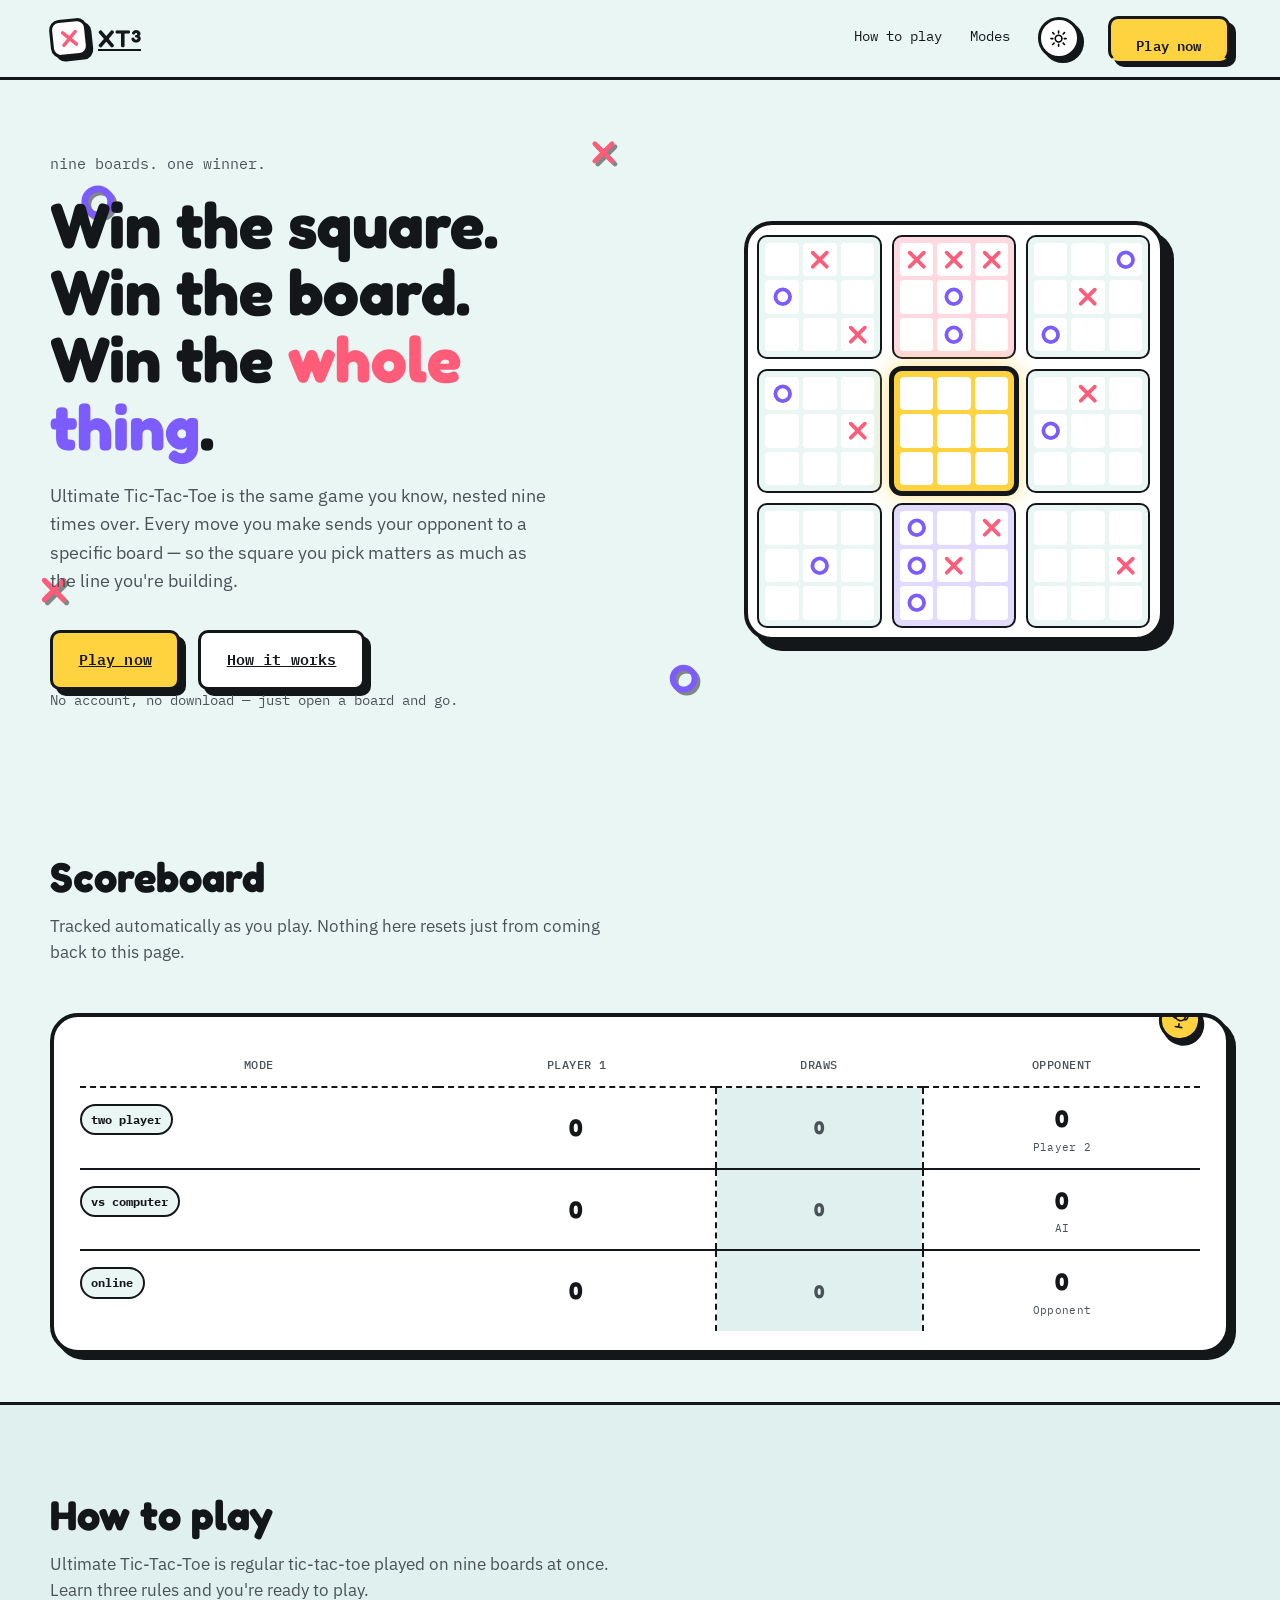
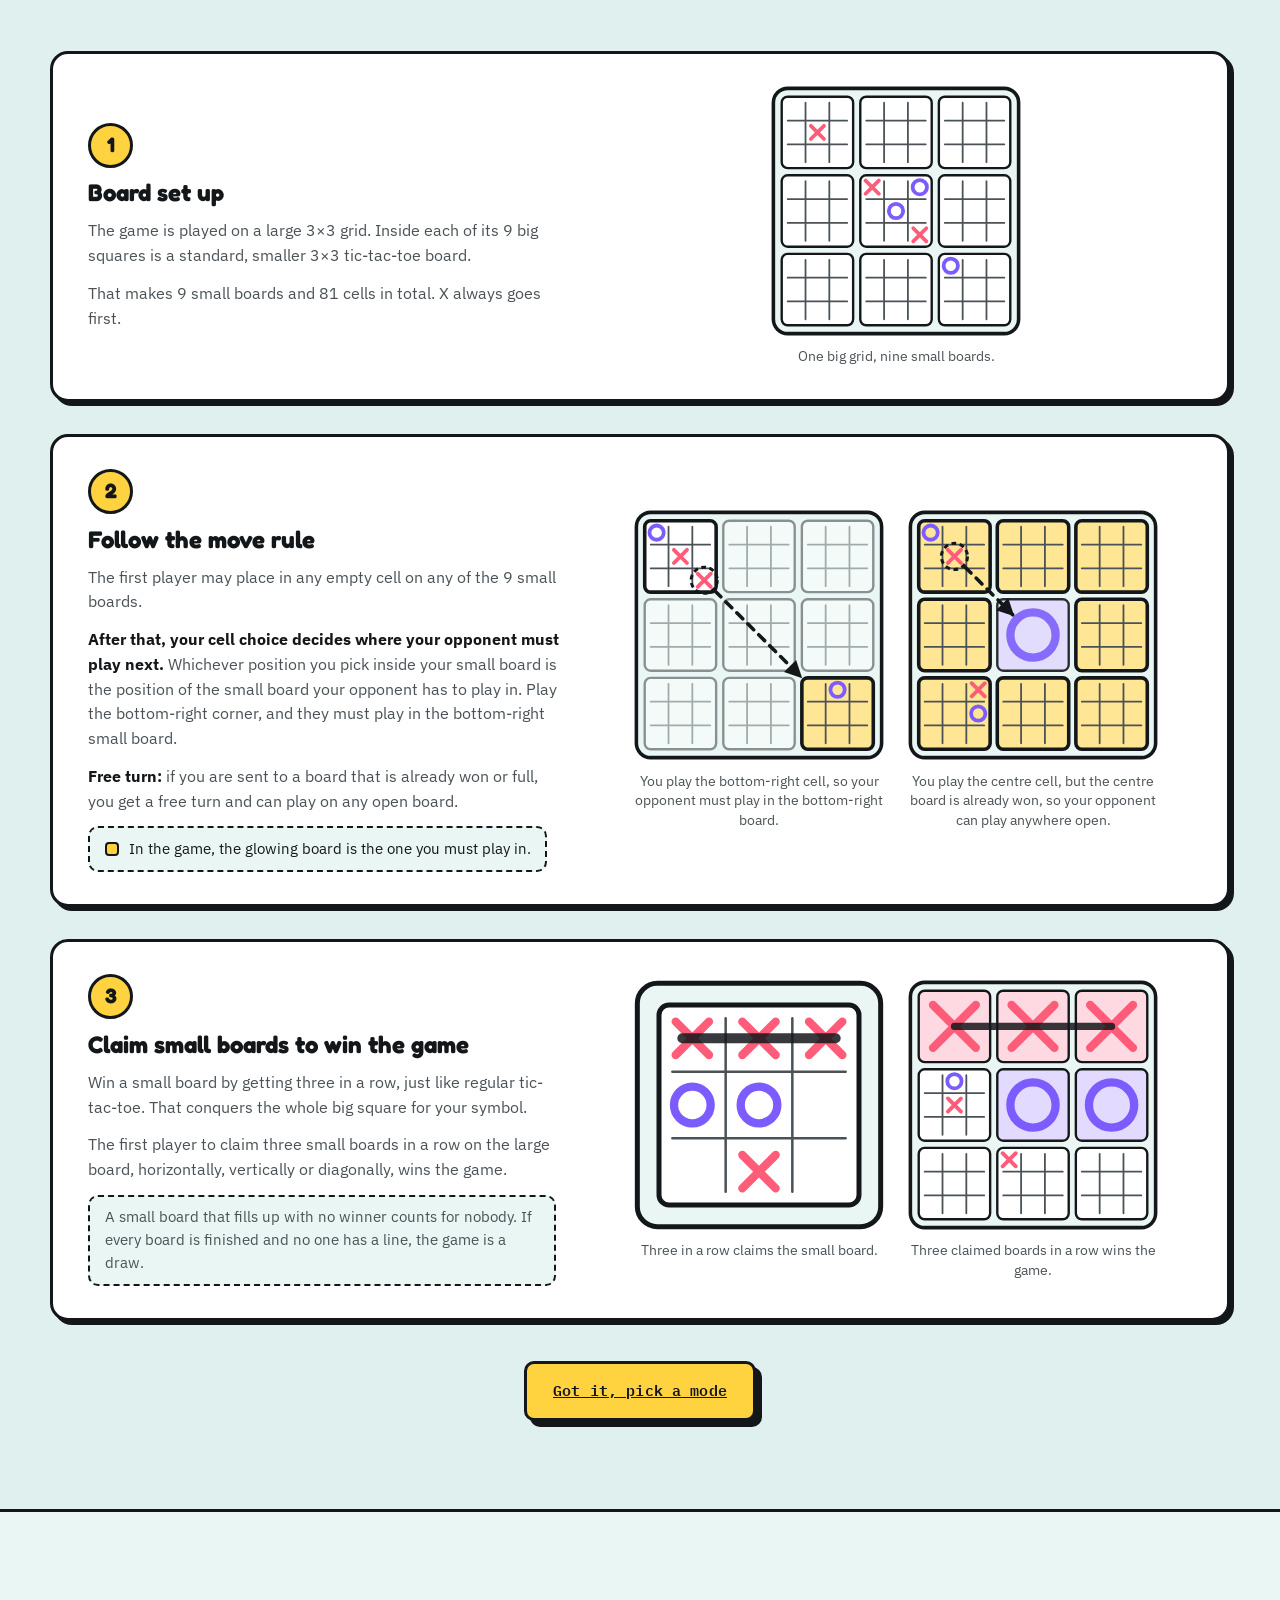
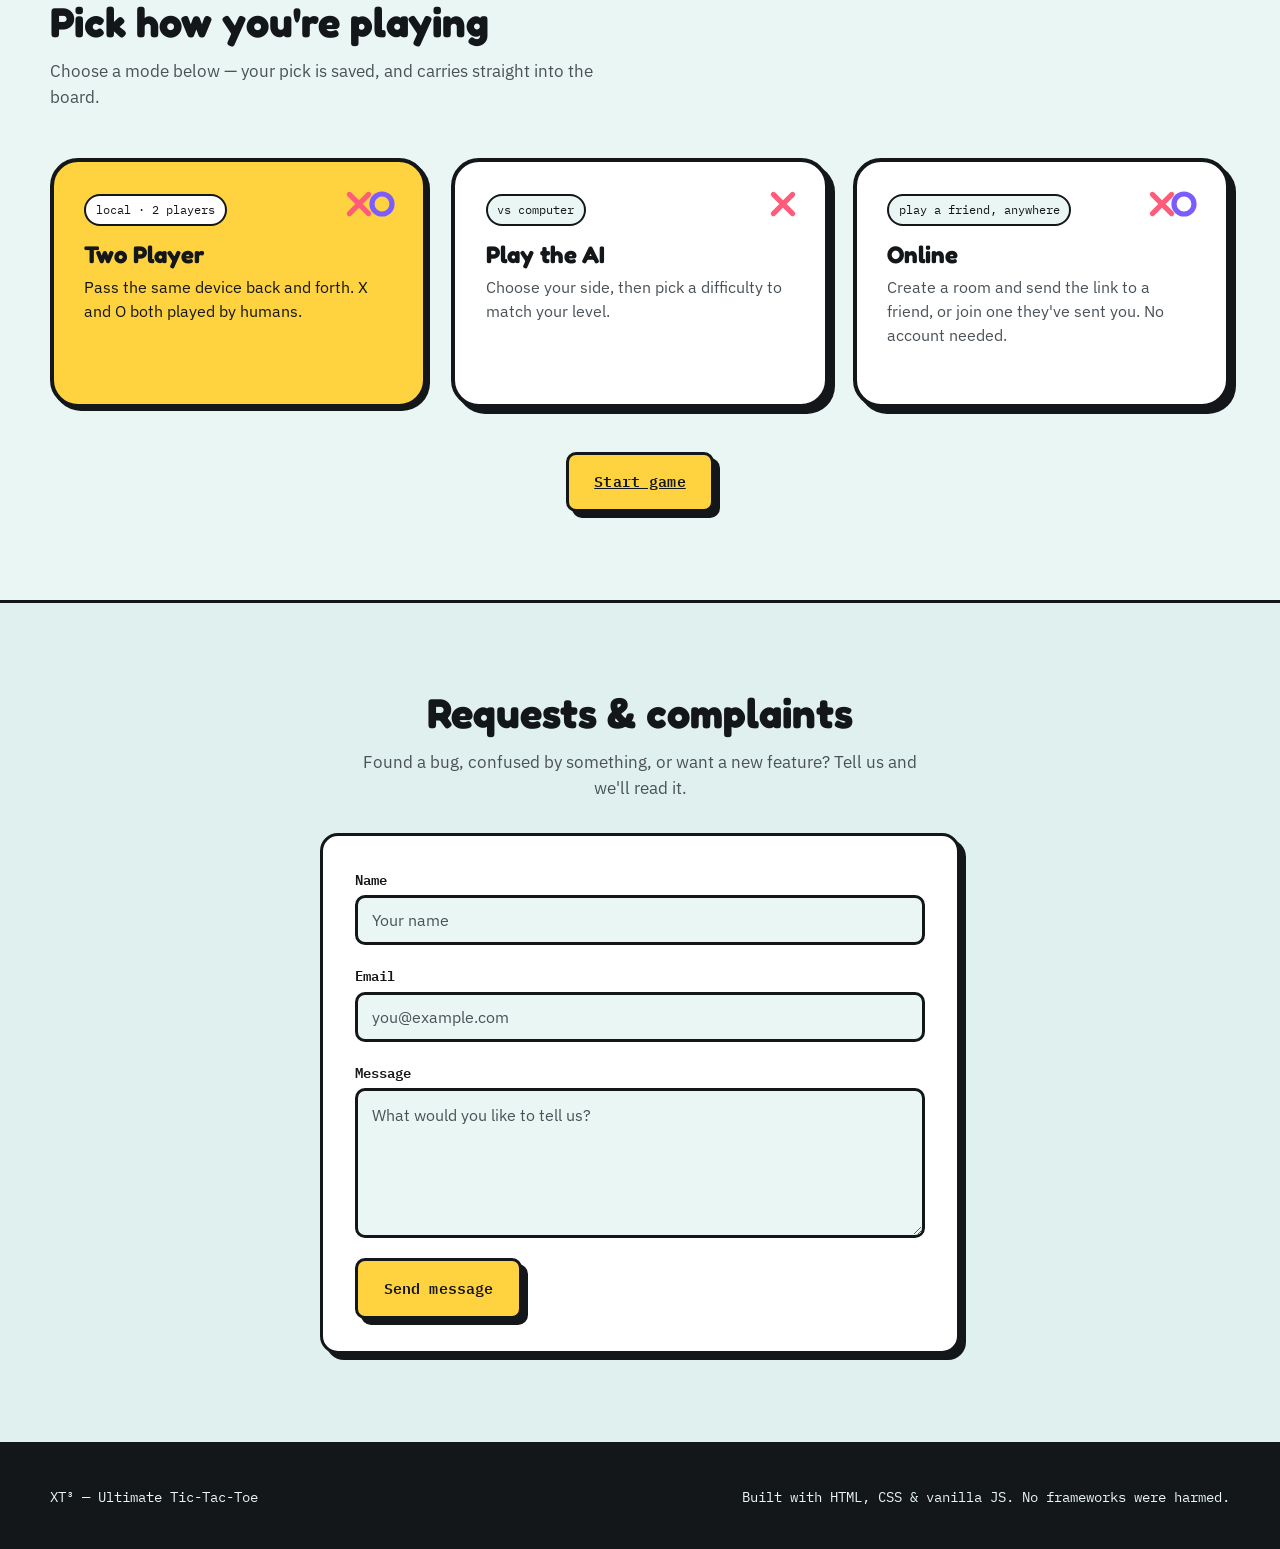
==== commit 28eb702f: "Added form and fix hom to play" ====
--- a/index.html
+++ b/index.html
@@ -221,49 +221,62 @@
   </section>
 
   <!-- ============================================================ -->
-  <!-- HOW IT WORKS                                                  -->
+  <!-- HOW TO PLAY                                                   -->
   <!-- ============================================================ -->
   <section class="how-it-works" id="how-it-works">
     <div class="wrap section">
       <div class="section__head" data-reveal>
-        <h2>Three rules, one twist</h2>
-        <p>If you can play regular tic-tac-toe, you already know 90% of this. Here's the part that changes everything.</p>
-      </div>
-
-      <div class="steps" data-reveal-group>
-        <div class="steps__thread" aria-hidden="true"></div>
-
-        <div class="step" data-reveal>
-          <div class="step__icon" aria-hidden="true">
-            <svg viewBox="0 0 24 24" fill="none" stroke="currentColor" stroke-width="2" stroke-linecap="round" stroke-linejoin="round">
-              <rect x="3" y="3" width="7" height="7" rx="1"/><rect x="14" y="3" width="7" height="7" rx="1"/>
-              <rect x="3" y="14" width="7" height="7" rx="1"/><rect x="14" y="14" width="7" height="7" rx="1"/>
-            </svg>
-          </div>
-          <h3>Place in any square</h3>
-          <p>Each of the 9 small boards works like normal tic-tac-toe — claim squares to build a line of three.</p>
-        </div>
-
-        <div class="step" data-reveal>
-          <div class="step__icon" aria-hidden="true">
-            <svg viewBox="0 0 24 24" fill="none" stroke="currentColor" stroke-width="2" stroke-linecap="round" stroke-linejoin="round">
-              <path d="M4 12h13M13 6l6 6-6 6"/>
-            </svg>
-          </div>
-          <h3>Your move sends them</h3>
-          <p>Wherever you play inside a board, your opponent must play in the matching board next — position 3 sends them to board 3.</p>
-        </div>
-
-        <div class="step" data-reveal>
-          <div class="step__icon" aria-hidden="true">
-            <svg viewBox="0 0 24 24" fill="none" stroke="currentColor" stroke-width="2" stroke-linecap="round" stroke-linejoin="round">
-              <path d="M8 21h8M12 17v4M6 4h12v3a6 6 0 0 1-12 0V4Z"/>
-              <path d="M6 5H3v2a4 4 0 0 0 4 4M18 5h3v2a4 4 0 0 1-4 4"/>
-            </svg>
-          </div>
-          <h3>Win boards to win the game</h3>
-          <p>If that board is already won or full, they choose freely. Take three local boards in a row to win it all.</p>
-        </div>
+        <h2>How to play</h2>
+        <p>Ultimate Tic-Tac-Toe is regular tic-tac-toe played on nine boards at once. Learn three rules and you're ready to play.</p>
+      </div>
+
+      <ol class="rules">
+
+        <li class="rule" data-reveal>
+          <div class="rule__text">
+            <span class="rule__num" aria-hidden="true">1</span>
+            <h3>Board set up</h3>
+            <p>The game is played on a large 3&times;3 grid. Inside each of its 9 big squares is a standard, smaller 3&times;3 tic-tac-toe board.</p>
+            <p>That makes 9 small boards and 81 cells in total. X always goes first.</p>
+          </div>
+          <div class="rule__figs">
+            <figure class="htp-fig"><svg class="htp-svg" viewBox="0 0 210 210" role="img" aria-label="A large three by three grid where each of the nine squares contains its own small tic-tac-toe board" xmlns="http://www.w3.org/2000/svg"><rect class="frame" x="2" y="2" width="206" height="206" rx="12"/><g class="sb is-open"><rect class="sb-bg" x="9" y="9" width="60" height="60" rx="5"/><path class="sb-grid" d="M29 14V64M49 14V64M14 29H64M14 49H64" stroke-linecap="round"/><path class="mk-x" d="M33.5 33.5L44.5 44.5M44.5 33.5L33.5 44.5" stroke-width="3.2" stroke-linecap="round" fill="none"/></g><g class="sb is-open"><rect class="sb-bg" x="75" y="9" width="60" height="60" rx="5"/><path class="sb-grid" d="M95 14V64M115 14V64M80 29H130M80 49H130" stroke-linecap="round"/></g><g class="sb is-open"><rect class="sb-bg" x="141" y="9" width="60" height="60" rx="5"/><path class="sb-grid" d="M161 14V64M181 14V64M146 29H196M146 49H196" stroke-linecap="round"/></g><g class="sb is-open"><rect class="sb-bg" x="9" y="75" width="60" height="60" rx="5"/><path class="sb-grid" d="M29 80V130M49 80V130M14 95H64M14 115H64" stroke-linecap="round"/></g><g class="sb is-open"><rect class="sb-bg" x="75" y="75" width="60" height="60" rx="5"/><path class="sb-grid" d="M95 80V130M115 80V130M80 95H130M80 115H130" stroke-linecap="round"/><path class="mk-x" d="M79.5 79.5L90.5 90.5M90.5 79.5L79.5 90.5" stroke-width="3.2" stroke-linecap="round" fill="none"/><circle class="mk-o" cx="105" cy="105" r="6" stroke-width="3.2" fill="none"/><path class="mk-x" d="M119.5 119.5L130.5 130.5M130.5 119.5L119.5 130.5" stroke-width="3.2" stroke-linecap="round" fill="none"/><circle class="mk-o" cx="125" cy="85" r="6" stroke-width="3.2" fill="none"/></g><g class="sb is-open"><rect class="sb-bg" x="141" y="75" width="60" height="60" rx="5"/><path class="sb-grid" d="M161 80V130M181 80V130M146 95H196M146 115H196" stroke-linecap="round"/></g><g class="sb is-open"><rect class="sb-bg" x="9" y="141" width="60" height="60" rx="5"/><path class="sb-grid" d="M29 146V196M49 146V196M14 161H64M14 181H64" stroke-linecap="round"/></g><g class="sb is-open"><rect class="sb-bg" x="75" y="141" width="60" height="60" rx="5"/><path class="sb-grid" d="M95 146V196M115 146V196M80 161H130M80 181H130" stroke-linecap="round"/></g><g class="sb is-open"><rect class="sb-bg" x="141" y="141" width="60" height="60" rx="5"/><path class="sb-grid" d="M161 146V196M181 146V196M146 161H196M146 181H196" stroke-linecap="round"/><circle class="mk-o" cx="151" cy="151" r="6" stroke-width="3.2" fill="none"/></g></svg><figcaption>One big grid, nine small boards.</figcaption></figure>
+          </div>
+        </li>
+
+        <li class="rule" data-reveal>
+          <div class="rule__text">
+            <span class="rule__num" aria-hidden="true">2</span>
+            <h3>Follow the move rule</h3>
+            <p>The first player may place in any empty cell on any of the 9 small boards.</p>
+            <p><strong>After that, your cell choice decides where your opponent must play next.</strong> Whichever position you pick inside your small board is the position of the small board your opponent has to play in. Play the bottom-right corner, and they must play in the bottom-right small board.</p>
+            <p><strong>Free turn:</strong> if you are sent to a board that is already won or full, you get a free turn and can play on any open board.</p>
+            <p class="rule__tip"><span class="rule__tip-dot" aria-hidden="true"></span>In the game, the glowing board is the one you must play in.</p>
+          </div>
+          <div class="rule__figs">
+            <figure class="htp-fig"><svg class="htp-svg" viewBox="0 0 210 210" role="img" aria-label="Playing in the bottom right cell of the top left board sends your opponent to the bottom right board" xmlns="http://www.w3.org/2000/svg"><defs><marker id="a1" viewBox="0 0 10 10" refX="8" refY="5" markerWidth="6" markerHeight="6" orient="auto-start-reverse"><path d="M1 1L9 5L1 9Z" class="arrow-head"/></marker></defs><rect class="frame" x="2" y="2" width="206" height="206" rx="12"/><g class="sb is-from"><rect class="sb-bg" x="9" y="9" width="60" height="60" rx="5"/><path class="sb-grid" d="M29 14V64M49 14V64M14 29H64M14 49H64" stroke-linecap="round"/><circle class="mk-o" cx="19" cy="19" r="6" stroke-width="3.2" fill="none"/><path class="mk-x" d="M33.5 33.5L44.5 44.5M44.5 33.5L33.5 44.5" stroke-width="3.2" stroke-linecap="round" fill="none"/><path class="mk-x" d="M53.5 53.5L64.5 64.5M64.5 53.5L53.5 64.5" stroke-width="3.2" stroke-linecap="round" fill="none"/></g><g class="sb is-dim"><rect class="sb-bg" x="75" y="9" width="60" height="60" rx="5"/><path class="sb-grid" d="M95 14V64M115 14V64M80 29H130M80 49H130" stroke-linecap="round"/></g><g class="sb is-dim"><rect class="sb-bg" x="141" y="9" width="60" height="60" rx="5"/><path class="sb-grid" d="M161 14V64M181 14V64M146 29H196M146 49H196" stroke-linecap="round"/></g><g class="sb is-dim"><rect class="sb-bg" x="9" y="75" width="60" height="60" rx="5"/><path class="sb-grid" d="M29 80V130M49 80V130M14 95H64M14 115H64" stroke-linecap="round"/></g><g class="sb is-dim"><rect class="sb-bg" x="75" y="75" width="60" height="60" rx="5"/><path class="sb-grid" d="M95 80V130M115 80V130M80 95H130M80 115H130" stroke-linecap="round"/></g><g class="sb is-dim"><rect class="sb-bg" x="141" y="75" width="60" height="60" rx="5"/><path class="sb-grid" d="M161 80V130M181 80V130M146 95H196M146 115H196" stroke-linecap="round"/></g><g class="sb is-dim"><rect class="sb-bg" x="9" y="141" width="60" height="60" rx="5"/><path class="sb-grid" d="M29 146V196M49 146V196M14 161H64M14 181H64" stroke-linecap="round"/></g><g class="sb is-dim"><rect class="sb-bg" x="75" y="141" width="60" height="60" rx="5"/><path class="sb-grid" d="M95 146V196M115 146V196M80 161H130M80 181H130" stroke-linecap="round"/></g><g class="sb is-target"><rect class="sb-bg" x="141" y="141" width="60" height="60" rx="5"/><path class="sb-grid" d="M161 146V196M181 146V196M146 161H196M146 181H196" stroke-linecap="round"/><circle class="mk-o" cx="171" cy="151" r="6" stroke-width="3.2" fill="none"/></g><circle class="ring" cx="59" cy="59" r="11"/><path class="arrow" d="M68 68L140 140" marker-end="url(#a1)"/></svg><figcaption>You play the bottom-right cell, so your opponent must play in the bottom-right board.</figcaption></figure>
+            <figure class="htp-fig"><svg class="htp-svg" viewBox="0 0 210 210" role="img" aria-label="Playing the centre cell sends your opponent to the centre board, but it is already won, so they may play in any open board" xmlns="http://www.w3.org/2000/svg"><defs><marker id="a2" viewBox="0 0 10 10" refX="8" refY="5" markerWidth="6" markerHeight="6" orient="auto-start-reverse"><path d="M1 1L9 5L1 9Z" class="arrow-head"/></marker></defs><rect class="frame" x="2" y="2" width="206" height="206" rx="12"/><g class="sb is-free"><rect class="sb-bg" x="9" y="9" width="60" height="60" rx="5"/><path class="sb-grid" d="M29 14V64M49 14V64M14 29H64M14 49H64" stroke-linecap="round"/><circle class="mk-o" cx="19" cy="19" r="6" stroke-width="3.2" fill="none"/><path class="mk-x" d="M33.5 33.5L44.5 44.5M44.5 33.5L33.5 44.5" stroke-width="3.2" stroke-linecap="round" fill="none"/></g><g class="sb is-free"><rect class="sb-bg" x="75" y="9" width="60" height="60" rx="5"/><path class="sb-grid" d="M95 14V64M115 14V64M80 29H130M80 49H130" stroke-linecap="round"/></g><g class="sb is-free"><rect class="sb-bg" x="141" y="9" width="60" height="60" rx="5"/><path class="sb-grid" d="M161 14V64M181 14V64M146 29H196M146 49H196" stroke-linecap="round"/></g><g class="sb is-free"><rect class="sb-bg" x="9" y="75" width="60" height="60" rx="5"/><path class="sb-grid" d="M29 80V130M49 80V130M14 95H64M14 115H64" stroke-linecap="round"/></g><g class="sb is-closed"><rect class="sb-bg" x="75" y="75" width="60" height="60" rx="5"/><circle class="mk-o" cx="105" cy="105" r="19" stroke-width="7" fill="none"/></g><g class="sb is-free"><rect class="sb-bg" x="141" y="75" width="60" height="60" rx="5"/><path class="sb-grid" d="M161 80V130M181 80V130M146 95H196M146 115H196" stroke-linecap="round"/></g><g class="sb is-free"><rect class="sb-bg" x="9" y="141" width="60" height="60" rx="5"/><path class="sb-grid" d="M29 146V196M49 146V196M14 161H64M14 181H64" stroke-linecap="round"/><path class="mk-x" d="M53.5 145.5L64.5 156.5M64.5 145.5L53.5 156.5" stroke-width="3.2" stroke-linecap="round" fill="none"/><circle class="mk-o" cx="59" cy="171" r="6" stroke-width="3.2" fill="none"/></g><g class="sb is-free"><rect class="sb-bg" x="75" y="141" width="60" height="60" rx="5"/><path class="sb-grid" d="M95 146V196M115 146V196M80 161H130M80 181H130" stroke-linecap="round"/></g><g class="sb is-free"><rect class="sb-bg" x="141" y="141" width="60" height="60" rx="5"/><path class="sb-grid" d="M161 146V196M181 146V196M146 161H196M146 181H196" stroke-linecap="round"/></g><circle class="ring" cx="39" cy="39" r="11"/><path class="arrow" d="M48 48L88 88" marker-end="url(#a2)"/></svg><figcaption>You play the centre cell, but the centre board is already won, so your opponent can play anywhere open.</figcaption></figure>
+          </div>
+        </li>
+
+        <li class="rule" data-reveal>
+          <div class="rule__text">
+            <span class="rule__num" aria-hidden="true">3</span>
+            <h3>Claim small boards to win the game</h3>
+            <p>Win a small board by getting three in a row, just like regular tic-tac-toe. That conquers the whole big square for your symbol.</p>
+            <p>The first player to claim three small boards in a row on the large board, horizontally, vertically or diagonally, wins the game.</p>
+            <p class="rule__note">A small board that fills up with no winner counts for nobody. If every board is finished and no one has a line, the game is a draw.</p>
+          </div>
+          <div class="rule__figs">
+            <figure class="htp-fig"><svg class="htp-svg" viewBox="0 0 150 150" role="img" aria-label="Three X marks in a row inside one small board claim that board" xmlns="http://www.w3.org/2000/svg"><rect class="frame" x="2" y="2" width="146" height="146" rx="12"/><rect class="sb-bg is-open-bg" x="15" y="15" width="120" height="120" rx="6"/><path class="sb-grid" d="M55 23V127M95 23V127M23 55H127M23 95H127" stroke-linecap="round" stroke-width="2"/><path class="mk-x" d="M25 25L45 45M45 25L25 45" stroke-width="5" stroke-linecap="round" fill="none"/><path class="mk-x" d="M65 25L85 45M85 25L65 45" stroke-width="5" stroke-linecap="round" fill="none"/><path class="mk-x" d="M105 25L125 45M125 25L105 45" stroke-width="5" stroke-linecap="round" fill="none"/><circle class="mk-o" cx="35" cy="75" r="11" stroke-width="5" fill="none"/><circle class="mk-o" cx="75" cy="75" r="11" stroke-width="5" fill="none"/><path class="mk-x" d="M65 105L85 125M85 105L65 125" stroke-width="5" stroke-linecap="round" fill="none"/><path class="win-line" d="M29 35H121" stroke-linecap="round"/></svg><figcaption>Three in a row claims the small board.</figcaption></figure>
+            <figure class="htp-fig"><svg class="htp-svg" viewBox="0 0 210 210" role="img" aria-label="Three claimed small boards in a row across the top of the big grid win the game" xmlns="http://www.w3.org/2000/svg"><rect class="frame" x="2" y="2" width="206" height="206" rx="12"/><g class="sb is-won-x"><rect class="sb-bg" x="9" y="9" width="60" height="60" rx="5"/><path class="mk-x" d="M21 21L57 57M57 21L21 57" stroke-width="7" stroke-linecap="round" fill="none"/></g><g class="sb is-won-x"><rect class="sb-bg" x="75" y="9" width="60" height="60" rx="5"/><path class="mk-x" d="M87 21L123 57M123 21L87 57" stroke-width="7" stroke-linecap="round" fill="none"/></g><g class="sb is-won-x"><rect class="sb-bg" x="141" y="9" width="60" height="60" rx="5"/><path class="mk-x" d="M153 21L189 57M189 21L153 57" stroke-width="7" stroke-linecap="round" fill="none"/></g><g class="sb is-open"><rect class="sb-bg" x="9" y="75" width="60" height="60" rx="5"/><path class="sb-grid" d="M29 80V130M49 80V130M14 95H64M14 115H64" stroke-linecap="round"/><circle class="mk-o" cx="39" cy="85" r="6" stroke-width="3.2" fill="none"/><path class="mk-x" d="M33.5 99.5L44.5 110.5M44.5 99.5L33.5 110.5" stroke-width="3.2" stroke-linecap="round" fill="none"/></g><g class="sb is-won-o"><rect class="sb-bg" x="75" y="75" width="60" height="60" rx="5"/><circle class="mk-o" cx="105" cy="105" r="19" stroke-width="7" fill="none"/></g><g class="sb is-won-o"><rect class="sb-bg" x="141" y="75" width="60" height="60" rx="5"/><circle class="mk-o" cx="171" cy="105" r="19" stroke-width="7" fill="none"/></g><g class="sb is-open"><rect class="sb-bg" x="9" y="141" width="60" height="60" rx="5"/><path class="sb-grid" d="M29 146V196M49 146V196M14 161H64M14 181H64" stroke-linecap="round"/></g><g class="sb is-open"><rect class="sb-bg" x="75" y="141" width="60" height="60" rx="5"/><path class="sb-grid" d="M95 146V196M115 146V196M80 161H130M80 181H130" stroke-linecap="round"/><path class="mk-x" d="M79.5 145.5L90.5 156.5M90.5 145.5L79.5 156.5" stroke-width="3.2" stroke-linecap="round" fill="none"/></g><g class="sb is-open"><rect class="sb-bg" x="141" y="141" width="60" height="60" rx="5"/><path class="sb-grid" d="M161 146V196M181 146V196M146 161H196M146 181H196" stroke-linecap="round"/></g><path class="win-line" d="M39 39H171" stroke-linecap="round"/></svg><figcaption>Three claimed boards in a row wins the game.</figcaption></figure>
+          </div>
+        </li>
+
+      </ol>
+
+      <div class="rules__cta" data-reveal>
+        <a class="btn btn--primary" href="#play">Got it, pick a mode</a>
       </div>
     </div>
   </section>
@@ -340,6 +353,53 @@
     </div>
   </section>
 
+  <!-- ============================================================ -->
+  <!-- FEEDBACK FORM (Formspree)                                     -->
+  <!-- To connect it: replace YOUR_FORM_ID in the action below with   -->
+  <!-- the ID from your Formspree dashboard. Nothing else to change.  -->
+  <!-- ============================================================ -->
+  <section class="feedback" id="feedback">
+    <div class="wrap section">
+      <div class="section__head" data-reveal>
+        <h2>Requests &amp; complaints</h2>
+        <p>Found a bug, confused by something, or want a new feature? Tell us and we'll read it.</p>
+      </div>
+
+      <div class="feedback-card" data-reveal>
+        <form class="feedback-form" id="feedback-form" action="https://formspree.io/f/maeoylwo" method="POST">
+          <div class="field">
+            <label for="fb-name">Name</label>
+            <input type="text" id="fb-name" name="name" autocomplete="name" required maxlength="80" placeholder="Your name">
+          </div>
+
+          <div class="field">
+            <label for="fb-email">Email</label>
+            <input type="email" id="fb-email" name="email" autocomplete="email" required maxlength="120" placeholder="you@example.com">
+          </div>
+
+          <div class="field">
+            <label for="fb-message">Message</label>
+            <textarea id="fb-message" name="message" rows="5" required maxlength="2000" placeholder="What would you like to tell us?"></textarea>
+          </div>
+
+          <!-- spam trap: real people never see or fill this -->
+          <div class="visually-hidden" aria-hidden="true">
+            <label>Leave this empty <input type="text" name="_gotcha" tabindex="-1" autocomplete="off"></label>
+          </div>
+          <input type="hidden" name="_subject" value="XT3 Ultimate Tic-Tac-Toe: new feedback">
+
+          <div class="feedback-form__actions">
+            <button class="btn btn--primary" type="submit" id="fb-submit" name="submit">
+              <span class="btn__label">Send message</span>
+            </button>
+          </div>
+
+          <div class="form-status" id="fb-status" hidden tabindex="-1"></div>
+        </form>
+      </div>
+    </div>
+  </section>
+
 </main>
 
 <footer class="site-footer">
@@ -353,5 +413,6 @@
 <script src="js/animation.js"></script>
 <script src="js/online.js"></script>
 <script src="js/main.js"></script>
+<script src="js/feedback.js"></script>
 </body>
-</html>
+</html>
--- a/css/main.css
+++ b/css/main.css
@@ -279,49 +279,171 @@
   background: var(--bg-alt);
 }
 
-.steps {
-  position: relative;
-  display: grid;
-  grid-template-columns: repeat(3, 1fr);
+.rules {
+  list-style: none;
+  margin: 0;
+  padding: 0;
+  display: grid;
+  gap: 2rem;
+}
+
+.rule {
+  display: grid;
+  grid-template-columns: minmax(0, 1fr) minmax(0, 1.25fr);
   gap: 2.5rem;
-}
-
-.steps__thread {
-  position: absolute;
-  top: 3.4rem;
-  left: 8%;
-  right: 8%;
-  height: 2px;
-  background-image: linear-gradient(to right, var(--line) 0 10px, transparent 10px 20px);
-  background-size: 20px 2px;
-  background-repeat: repeat-x;
-  z-index: 0;
-}
-
-.step {
-  position: relative;
-  z-index: 1;
+  align-items: center;
   background: var(--paper);
   border: var(--border-w) solid var(--line);
   border-radius: var(--radius-md);
-  padding: 1.6rem 1.5rem 1.8rem;
+  padding: 2rem 2.2rem;
   box-shadow: var(--hard-shadow-sm);
 }
 
-.step__icon {
+.rule__text { display: grid; gap: .8rem; justify-items: start; }
+.rule__text h3 { font-size: 1.5rem; }
+.rule__text p { color: var(--ink-soft); font-size: 1rem; max-width: 52ch; }
+.rule__text p strong { color: var(--ink); }
+
+.rule__num {
   display: grid;
   place-items: center;
-  width: 3.4rem;
-  height: 3.4rem;
-  margin-bottom: 1.1rem;
+  width: 2.8rem;
+  height: 2.8rem;
   border: var(--border-w) solid var(--line);
   border-radius: 50%;
+  background: var(--accent);
+  color: var(--accent-ink);
+  font-family: var(--font-display);
+  font-weight: 700;
+  font-size: 1.3rem;
+}
+
+.rule__tip,
+.rule__note {
+  padding: .6rem .9rem;
+  border: 2px dashed var(--line);
+  border-radius: var(--radius-sm);
   background: var(--bg);
-}
-.step__icon svg { width: 1.7rem; height: 1.7rem; }
-
-.step h3 { font-size: 1.25rem; margin-bottom: .5rem; }
-.step p { color: var(--ink-soft); font-size: .98rem; }
+  font-size: .92rem !important;
+}
+.rule__tip { display: flex; align-items: center; gap: .6rem; color: var(--ink) !important; }
+.rule__tip-dot {
+  flex: none;
+  width: .9rem;
+  height: .9rem;
+  border: 2px solid var(--line);
+  border-radius: 4px;
+  background: var(--accent);
+  animation: glow-pulse 2.2s ease-in-out infinite;
+}
+
+.rule__figs {
+  display: flex;
+  flex-wrap: wrap;
+  gap: 1.5rem;
+  justify-content: center;
+  align-items: flex-start;
+}
+
+.htp-fig {
+  margin: 0;
+  flex: 1 1 200px;
+  max-width: 250px;
+  display: grid;
+  gap: .7rem;
+  justify-items: center;
+}
+.htp-fig figcaption {
+  text-align: center;
+  font-size: .88rem;
+  line-height: 1.4;
+  color: var(--ink-soft);
+}
+
+.rules__cta { margin-top: 2.5rem; display: flex; justify-content: center; }
+
+/* diagram drawing (SVG classes from the how-to-play figures) */
+.htp-svg { width: 100%; height: auto; display: block; color: var(--ink); overflow: visible; }
+.htp-svg .frame { fill: var(--bg); stroke: var(--line); stroke-width: 3; }
+.htp-svg .sb-bg { fill: var(--paper); stroke: var(--line); stroke-width: 2; }
+.htp-svg .sb-grid { stroke: var(--ink-soft); stroke-width: 1.5; fill: none; }
+.htp-svg .mk-x { stroke: var(--x-color); }
+.htp-svg .mk-o { stroke: var(--o-color); }
+.htp-svg .is-dim { opacity: .45; }
+.htp-svg .is-from .sb-bg { stroke-width: 3; }
+.htp-svg .is-target .sb-bg,
+.htp-svg .is-free .sb-bg { fill: color-mix(in srgb, var(--accent) 55%, var(--paper)); stroke-width: 3; }
+.htp-svg .is-free .sb-bg { animation: htp-pulse 2.2s ease-in-out infinite; }
+.htp-svg .is-target .sb-bg { animation: htp-pulse 2.2s ease-in-out infinite; }
+.htp-svg .is-closed .sb-bg,
+.htp-svg .is-won-o .sb-bg { fill: var(--o-color-soft); }
+.htp-svg .is-won-x .sb-bg { fill: var(--x-color-soft); }
+.htp-svg .is-closed { opacity: .9; }
+.htp-svg .is-open-bg { fill: var(--paper); stroke: var(--line); stroke-width: 3; }
+.htp-svg .ring { fill: none; stroke: var(--line); stroke-width: 2.5; stroke-dasharray: 4 3; }
+.htp-svg .arrow { fill: none; stroke: var(--ink); stroke-width: 3; stroke-linecap: round; stroke-dasharray: 7 6; }
+.htp-svg .arrow-head { fill: var(--ink); }
+.htp-svg .win-line { stroke: var(--ink); stroke-width: 6; opacity: .85; fill: none; }
+
+@keyframes htp-pulse {
+  0%, 100% { stroke-width: 3; }
+  50% { stroke-width: 5.5; }
+}
+
+/* -------------------------------------------------------------------- */
+/* feedback form                                                         */
+/* -------------------------------------------------------------------- */
+
+.feedback { border-top: var(--border-w) solid var(--line); background: var(--bg-alt); }
+.feedback .section__head { margin-bottom: 2rem; margin-inline: auto; text-align: center; }
+
+.feedback-card {
+  max-width: 640px;
+  margin-inline: auto;
+  background: var(--paper);
+  border: var(--border-w) solid var(--line);
+  border-radius: var(--radius-md);
+  padding: 2rem;
+  box-shadow: var(--hard-shadow);
+}
+
+.feedback-form { display: grid; gap: 1.2rem; }
+
+.field { display: grid; gap: .4rem; }
+.field label { font-family: var(--font-mono); font-weight: 600; font-size: .85rem; }
+
+.field input,
+.field textarea {
+  width: 100%;
+  font-family: var(--font-body);
+  font-size: 1rem;
+  padding: .75rem .9rem;
+  border: var(--border-w) solid var(--line);
+  border-radius: var(--radius-sm);
+  background: var(--bg);
+  color: var(--ink);
+}
+.field textarea { resize: vertical; min-height: 8rem; line-height: 1.5; }
+.field input::placeholder,
+.field textarea::placeholder { color: var(--ink-soft); }
+.field input:focus-visible,
+.field textarea:focus-visible { outline-offset: 1px; }
+.field input:user-invalid,
+.field textarea:user-invalid { border-color: var(--x-color); }
+
+.feedback-form__actions { display: flex; }
+.feedback-form .btn[disabled] { opacity: .65; cursor: progress; transform: none; box-shadow: var(--hard-shadow-sm); }
+
+.form-status {
+  padding: .9rem 1rem;
+  border: var(--border-w) solid var(--line);
+  border-radius: var(--radius-sm);
+  font-size: .98rem;
+}
+.form-status[hidden] { display: none; }
+.form-status--success { background: var(--accent); color: var(--accent-ink); }
+.form-status--error { background: var(--x-color-soft); color: var(--ink); border-color: var(--x-color); }
+.form-status:focus-visible { outline-offset: 3px; }
 
 /* -------------------------------------------------------------------- */
 /* mode picker                                                           */
@@ -587,4 +709,4 @@
   font-size: .85rem;
 }
 
-.site-footer a { text-decoration: underline; text-underline-offset: 3px; }
+.site-footer a { text-decoration: underline; text-underline-offset: 3px; }
--- a/css/responsive.css
+++ b/css/responsive.css
@@ -6,8 +6,7 @@
   .hero__grid { grid-template-columns: 1fr; gap: 2.5rem; }
   .hero__board-stage { order: -1; }
   .ultimate-board { width: min(360px, 100%); transform: rotate(-2deg); }
-  .steps { grid-template-columns: 1fr 1fr; row-gap: 3rem; }
-  .steps__thread { display: none; }
+  .rule { grid-template-columns: 1fr; gap: 1.6rem; }
   .mode-cards { grid-template-columns: 1fr; }
 
   .ultimate-board--game { --cell: 3rem; }
@@ -23,7 +22,9 @@
   .hero__title { font-size: clamp(2.2rem, 8vw, 2.8rem); }
   .hero__actions { gap: .8rem; }
 
-  .steps { grid-template-columns: 1fr; }
+  .rule { padding: 1.4rem 1.2rem; }
+  .rule__figs { gap: 1.2rem; }
+  .feedback-card { padding: 1.4rem 1.1rem; }
 
   .mode-cards { grid-template-columns: 1fr; }
   .mode-card__pieces { position: static; margin-bottom: 1rem; }
@@ -53,4 +54,4 @@
   .scoreboard__item--draw { padding-inline: .5rem; }
   .bottom-nav__btn span { display: none; }
   .bottom-nav__btn svg { width: 1.5rem; height: 1.5rem; }
-}
+}
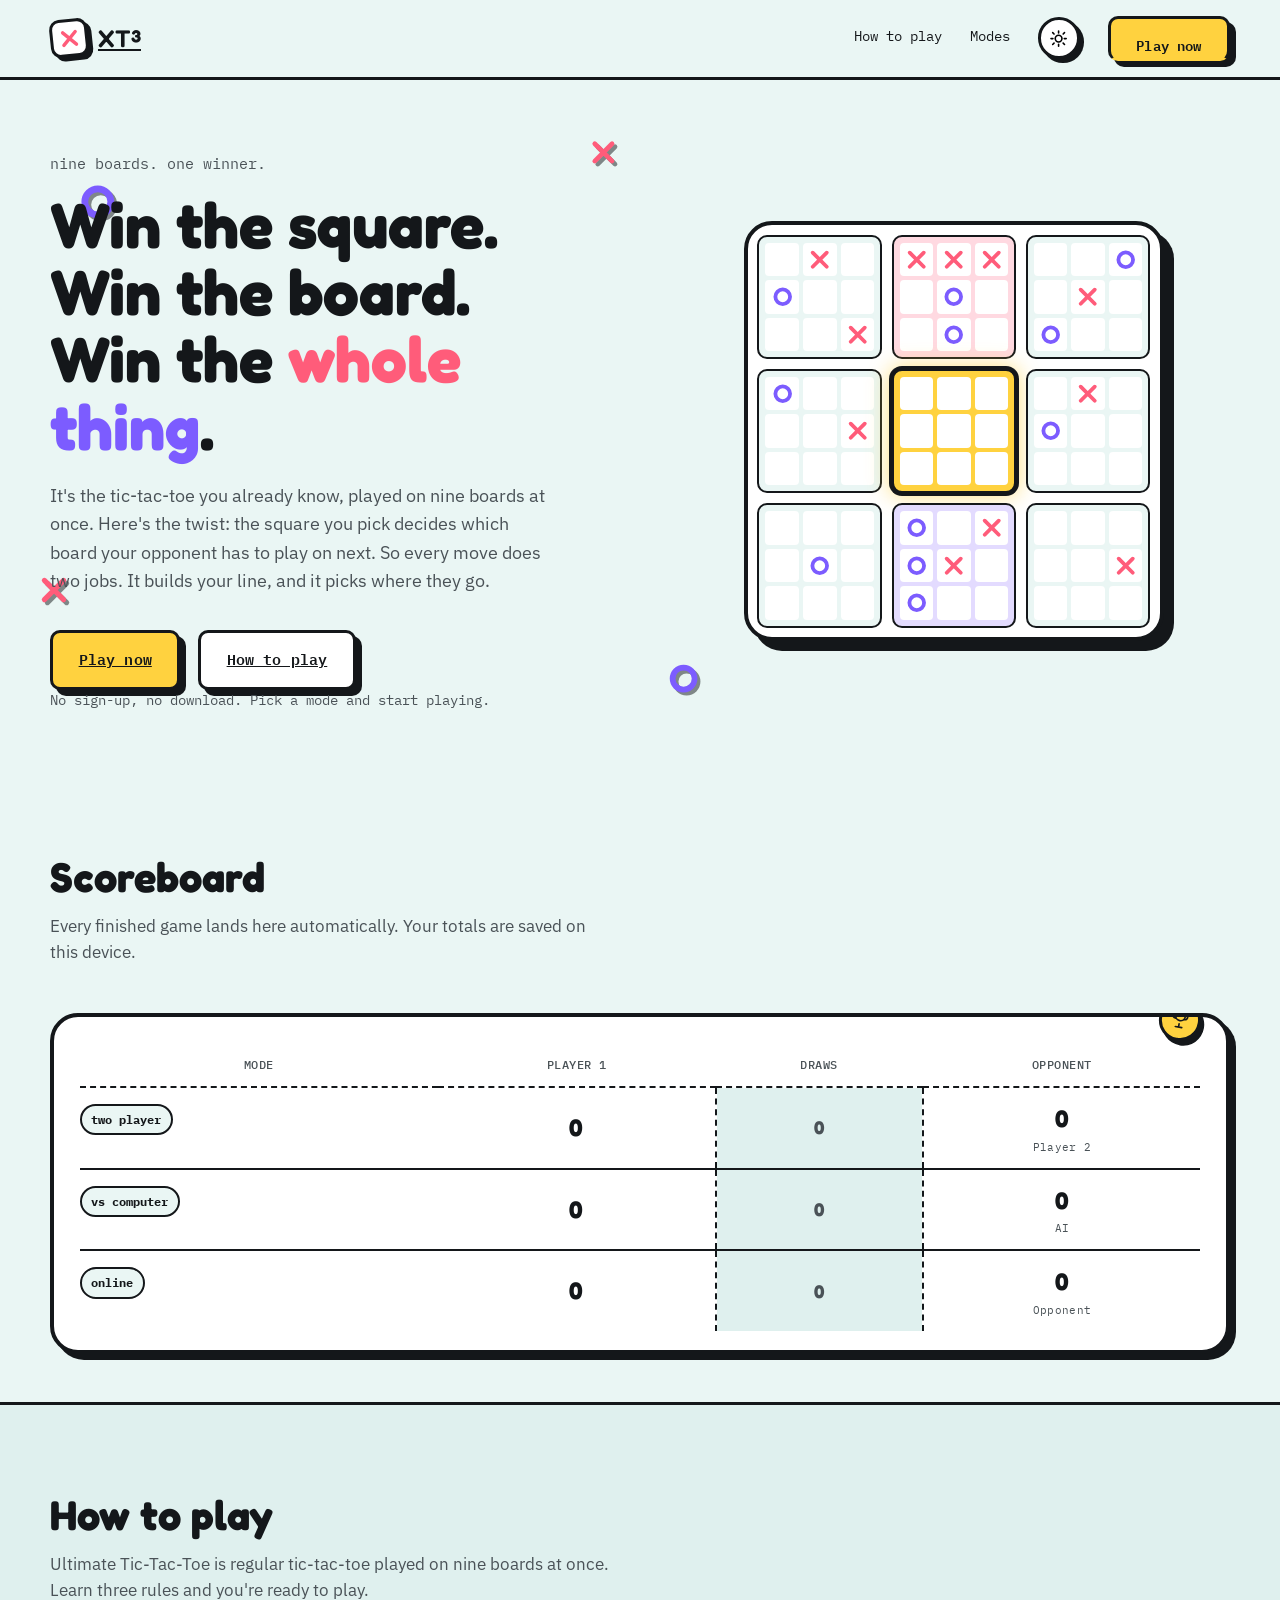
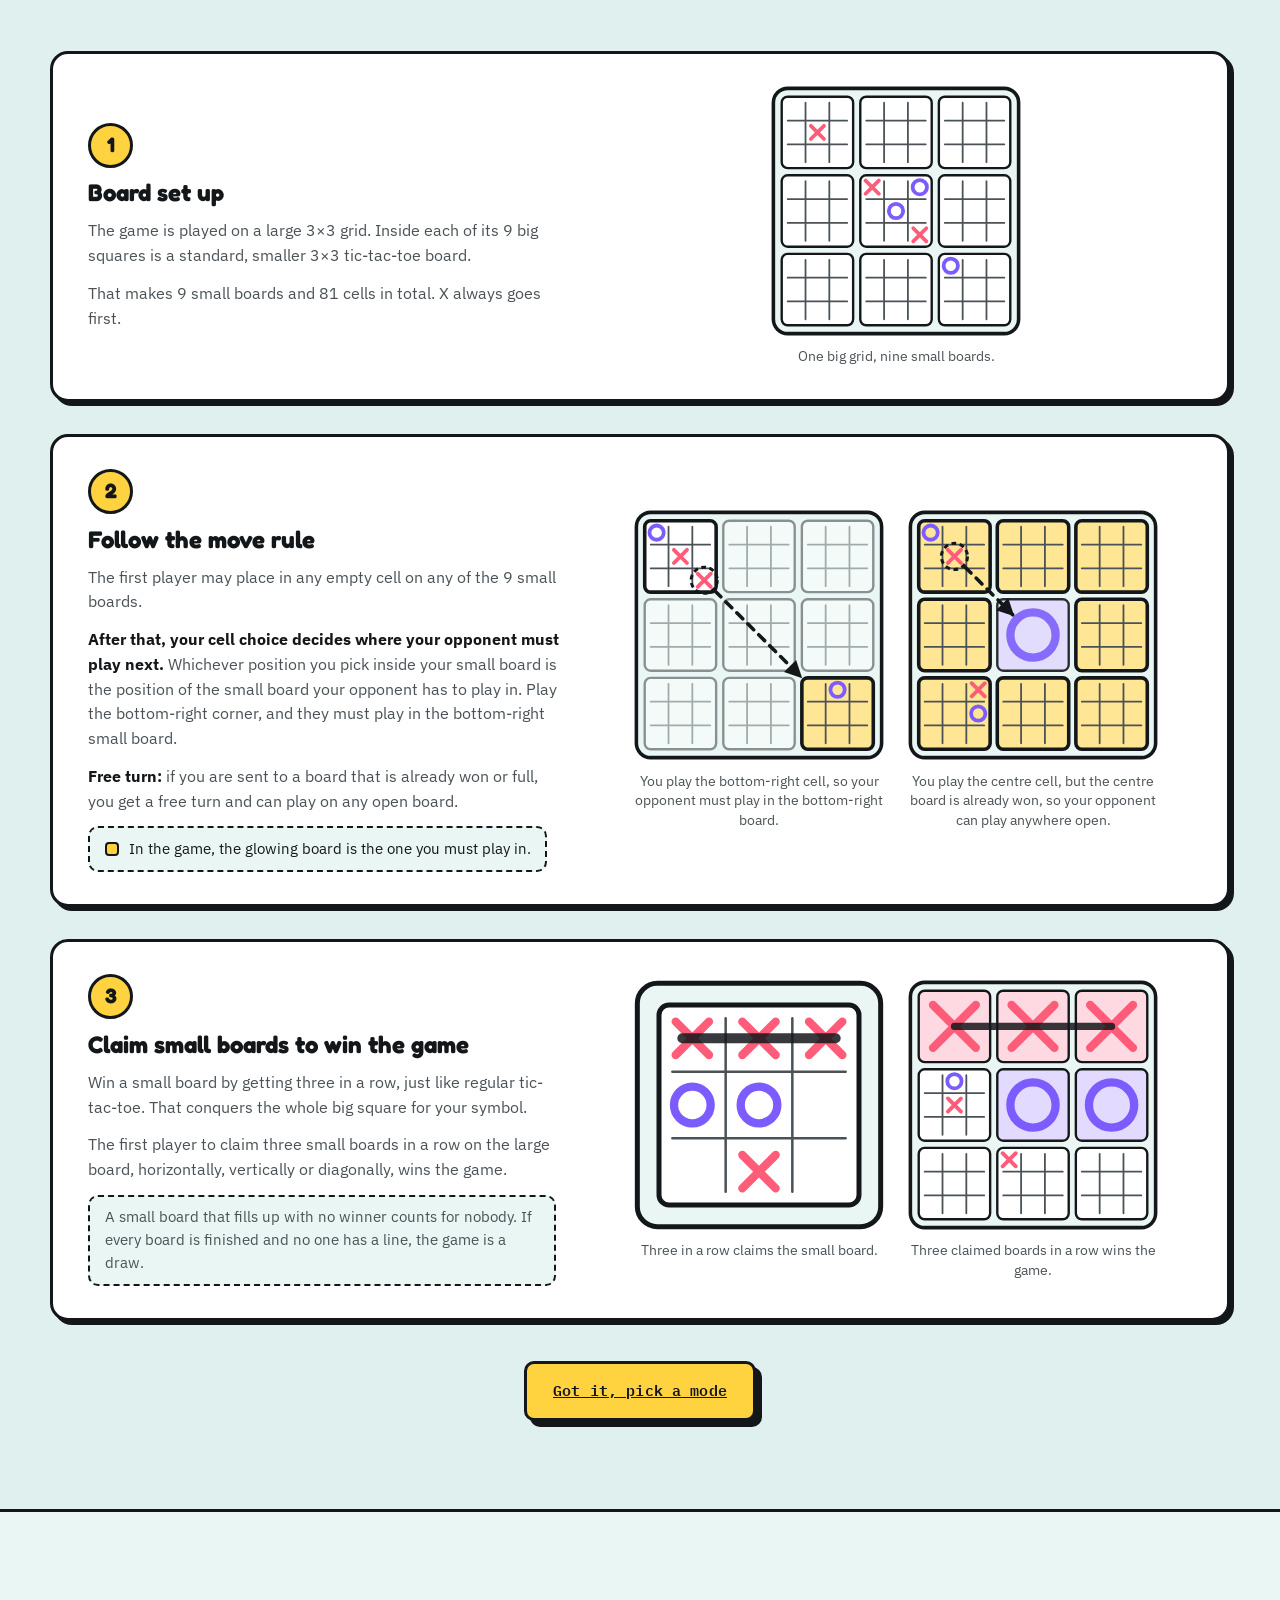
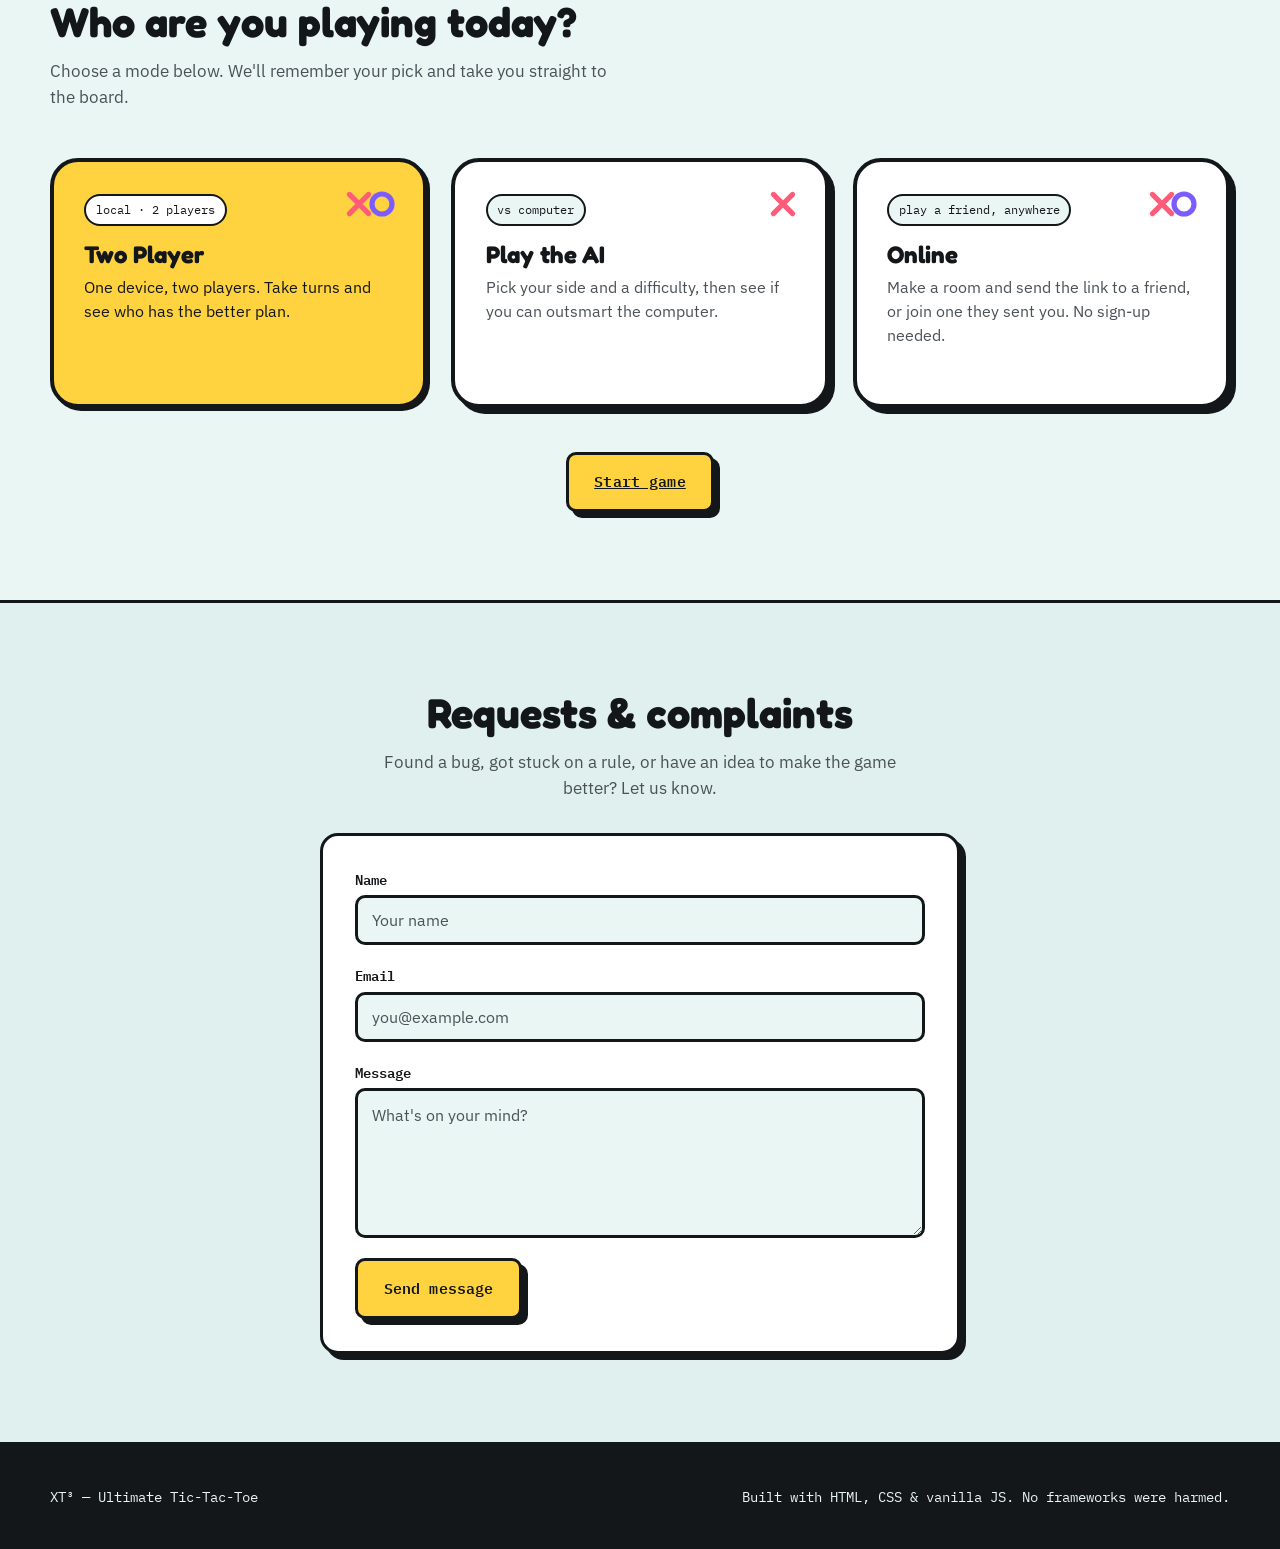
==== commit 12f23825: "added music and edited texts" ====
--- a/index.html
+++ b/index.html
@@ -4,7 +4,7 @@
 <meta charset="utf-8" />
 <meta name="viewport" content="width=device-width, initial-scale=1" />
 <title>XT³ — Ultimate Tic-Tac-Toe</title>
-<meta name="description" content="A tic-tac-toe board made of tic-tac-toe boards. Play a friend or an AI across three difficulty levels." />
+<meta name="description" content="Tic-tac-toe, but every square is its own tic-tac-toe game. Play a friend, take on the AI, or invite someone online." />
 
 <script>
   // Set the theme before any CSS paints, so there's no flash of the wrong theme.
@@ -88,15 +88,16 @@
           Win the <span class="hl-x">whole</span> <span class="hl-o">thing</span>.
         </h1>
         <p class="hero__lede">
-          Ultimate Tic-Tac-Toe is the same game you know, nested nine times over.
-          Every move you make sends your opponent to a specific board — so the
-          square you pick matters as much as the line you're building.
+          It's the tic-tac-toe you already know, played on nine boards at once.
+          Here's the twist: the square you pick decides which board your
+          opponent has to play on next. So every move does two jobs. It builds
+          your line, and it picks where they go.
         </p>
         <div class="hero__actions">
           <a class="btn btn--primary" href="#play">Play now</a>
-          <a class="btn" href="#how-it-works">How it works</a>
+          <a class="btn" href="#how-it-works">How to play</a>
         </div>
-        <p class="hero__note">No account, no download — just open a board and go.</p>
+        <p class="hero__note">No sign-up, no download. Pick a mode and start playing.</p>
       </div>
 
       <div class="hero__board-stage">
@@ -167,7 +168,7 @@
     <div class="wrap section" style="padding-block:3rem;">
       <div class="section__head" data-reveal>
         <h2>Scoreboard</h2>
-        <p>Tracked automatically as you play. Nothing here resets just from coming back to this page.</p>
+        <p>Every finished game lands here automatically. Your totals are saved on this device.</p>
       </div>
 
       <div class="score-card" data-reveal>
@@ -287,8 +288,8 @@
   <section class="mode-picker" id="play">
     <div class="wrap">
       <div class="section__head" data-reveal>
-        <h2>Pick how you're playing</h2>
-        <p>Choose a mode below — your pick is saved, and carries straight into the board.</p>
+        <h2>Who are you playing today?</h2>
+        <p>Choose a mode below. We'll remember your pick and take you straight to the board.</p>
       </div>
 
       <div class="mode-cards" data-reveal-group>
@@ -298,7 +299,7 @@
           </div>
           <span class="mode-card__badge">local · 2 players</span>
           <h3>Two Player</h3>
-          <p>Pass the same device back and forth. X and O both played by humans.</p>
+          <p>One device, two players. Take turns and see who has the better plan.</p>
         </div>
 
         <div class="mode-card" data-mode="ai" role="button" tabindex="0" aria-pressed="false" data-reveal>
@@ -307,7 +308,7 @@
           </div>
           <span class="mode-card__badge">vs computer</span>
           <h3>Play the AI</h3>
-          <p>Choose your side, then pick a difficulty to match your level.</p>
+          <p>Pick your side and a difficulty, then see if you can outsmart the computer.</p>
 
           <div class="difficulty-panel">
             <div class="difficulty-panel__inner">
@@ -330,7 +331,7 @@
           </div>
           <span class="mode-card__badge">play a friend, anywhere</span>
           <h3>Online</h3>
-          <p>Create a room and send the link to a friend, or join one they've sent you. No account needed.</p>
+          <p>Make a room and send the link to a friend, or join one they sent you. No sign-up needed.</p>
 
           <div class="difficulty-panel">
             <div class="difficulty-panel__inner">
@@ -362,11 +363,11 @@
     <div class="wrap section">
       <div class="section__head" data-reveal>
         <h2>Requests &amp; complaints</h2>
-        <p>Found a bug, confused by something, or want a new feature? Tell us and we'll read it.</p>
+        <p>Found a bug, got stuck on a rule, or have an idea to make the game better? Let us know.</p>
       </div>
 
       <div class="feedback-card" data-reveal>
-        <form class="feedback-form" id="feedback-form" action="https://formspree.io/f/maeoylwo" method="POST">
+        <form class="feedback-form" id="feedback-form" action="https://formspree.io/f/YOUR_FORM_ID" method="POST">
           <div class="field">
             <label for="fb-name">Name</label>
             <input type="text" id="fb-name" name="name" autocomplete="name" required maxlength="80" placeholder="Your name">
@@ -379,7 +380,7 @@
 
           <div class="field">
             <label for="fb-message">Message</label>
-            <textarea id="fb-message" name="message" rows="5" required maxlength="2000" placeholder="What would you like to tell us?"></textarea>
+            <textarea id="fb-message" name="message" rows="5" required maxlength="2000" placeholder="What's on your mind?"></textarea>
           </div>
 
           <!-- spam trap: real people never see or fill this -->
@@ -389,7 +390,7 @@
           <input type="hidden" name="_subject" value="XT3 Ultimate Tic-Tac-Toe: new feedback">
 
           <div class="feedback-form__actions">
-            <button class="btn btn--primary" type="submit" id="fb-submit" name="submit">
+            <button class="btn btn--primary" type="submit" id="fb-submit">
               <span class="btn__label">Send message</span>
             </button>
           </div>
--- a/css/responsive.css
+++ b/css/responsive.css
@@ -46,6 +46,8 @@
 }
 
 @media (max-width: 420px) {
+  .game-header__controls { gap: .45rem; }
+  .game-header__controls .icon-btn { width: 2.3rem; height: 2.3rem; }
   .ultimate-board { --cell: 2rem; padding: .45rem; gap: .45rem; }
   .btn { padding: .85rem 1.3rem; font-size: .88rem; }
 
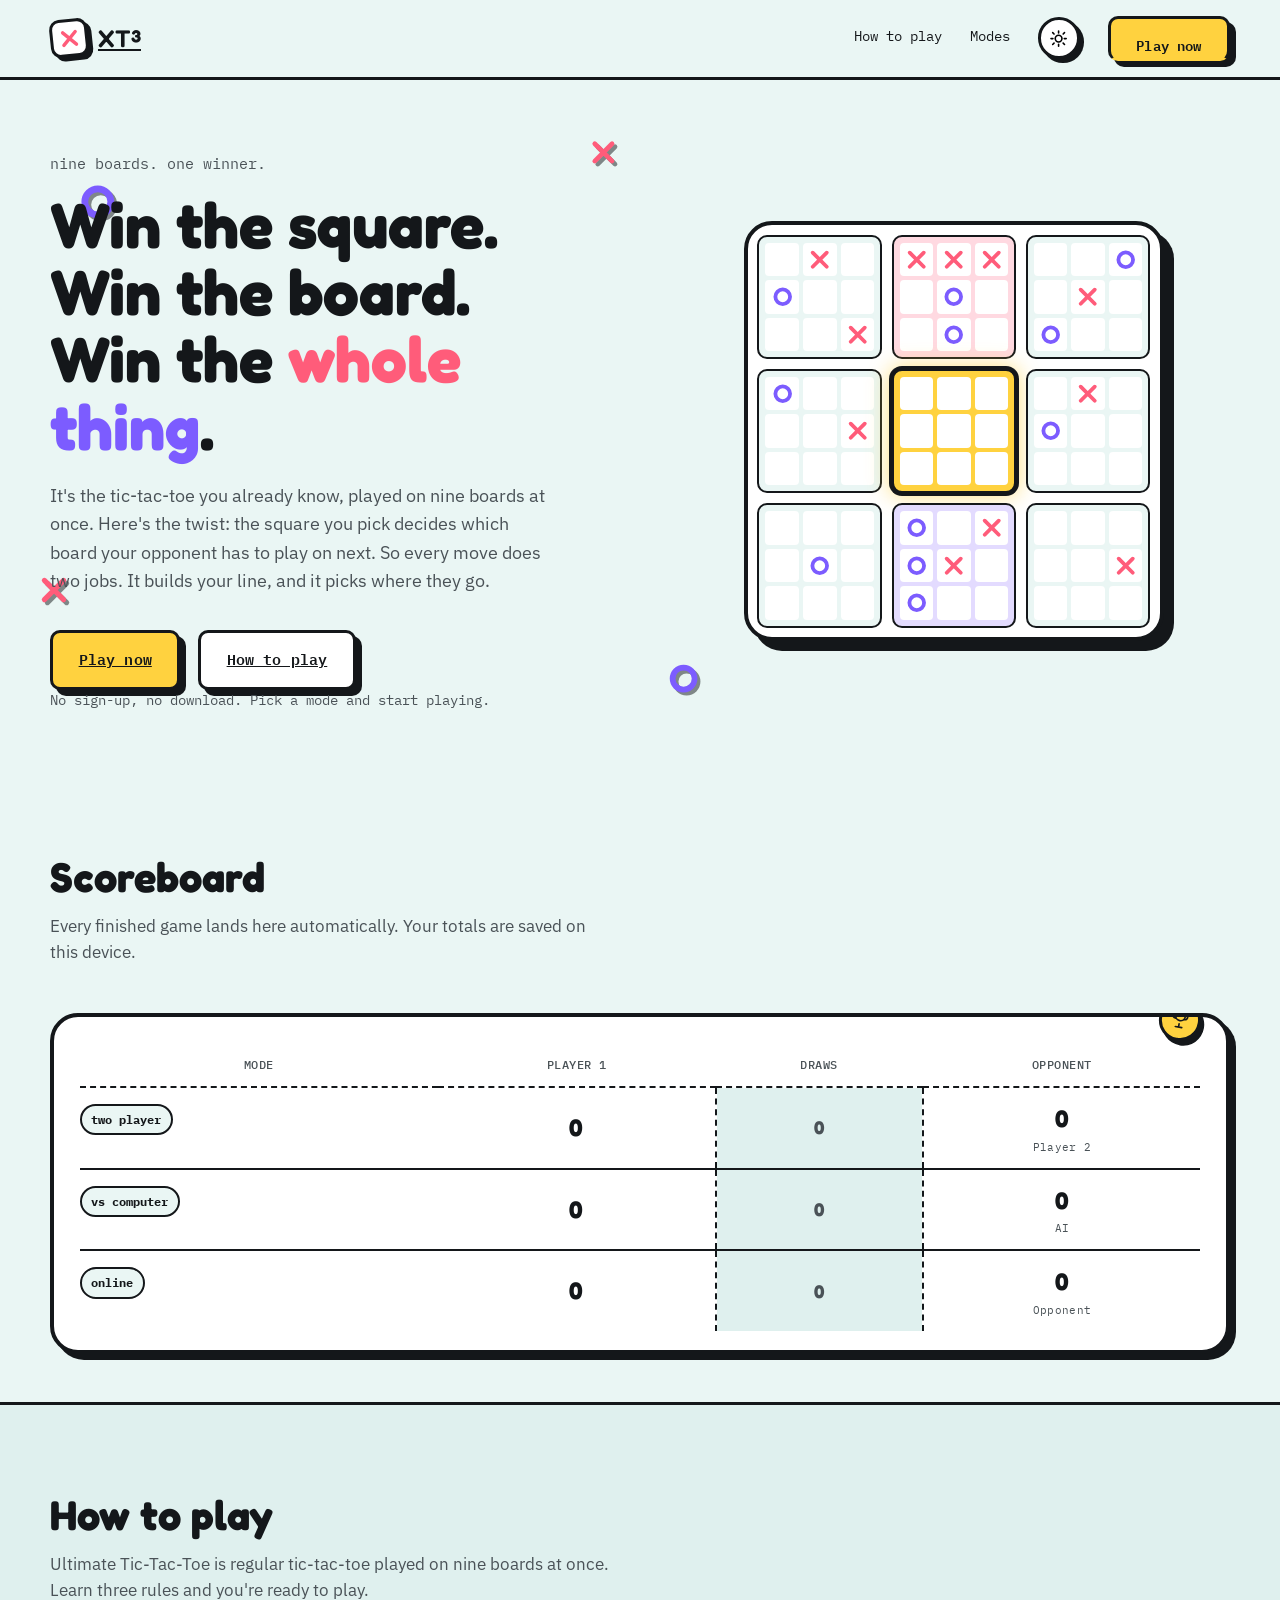
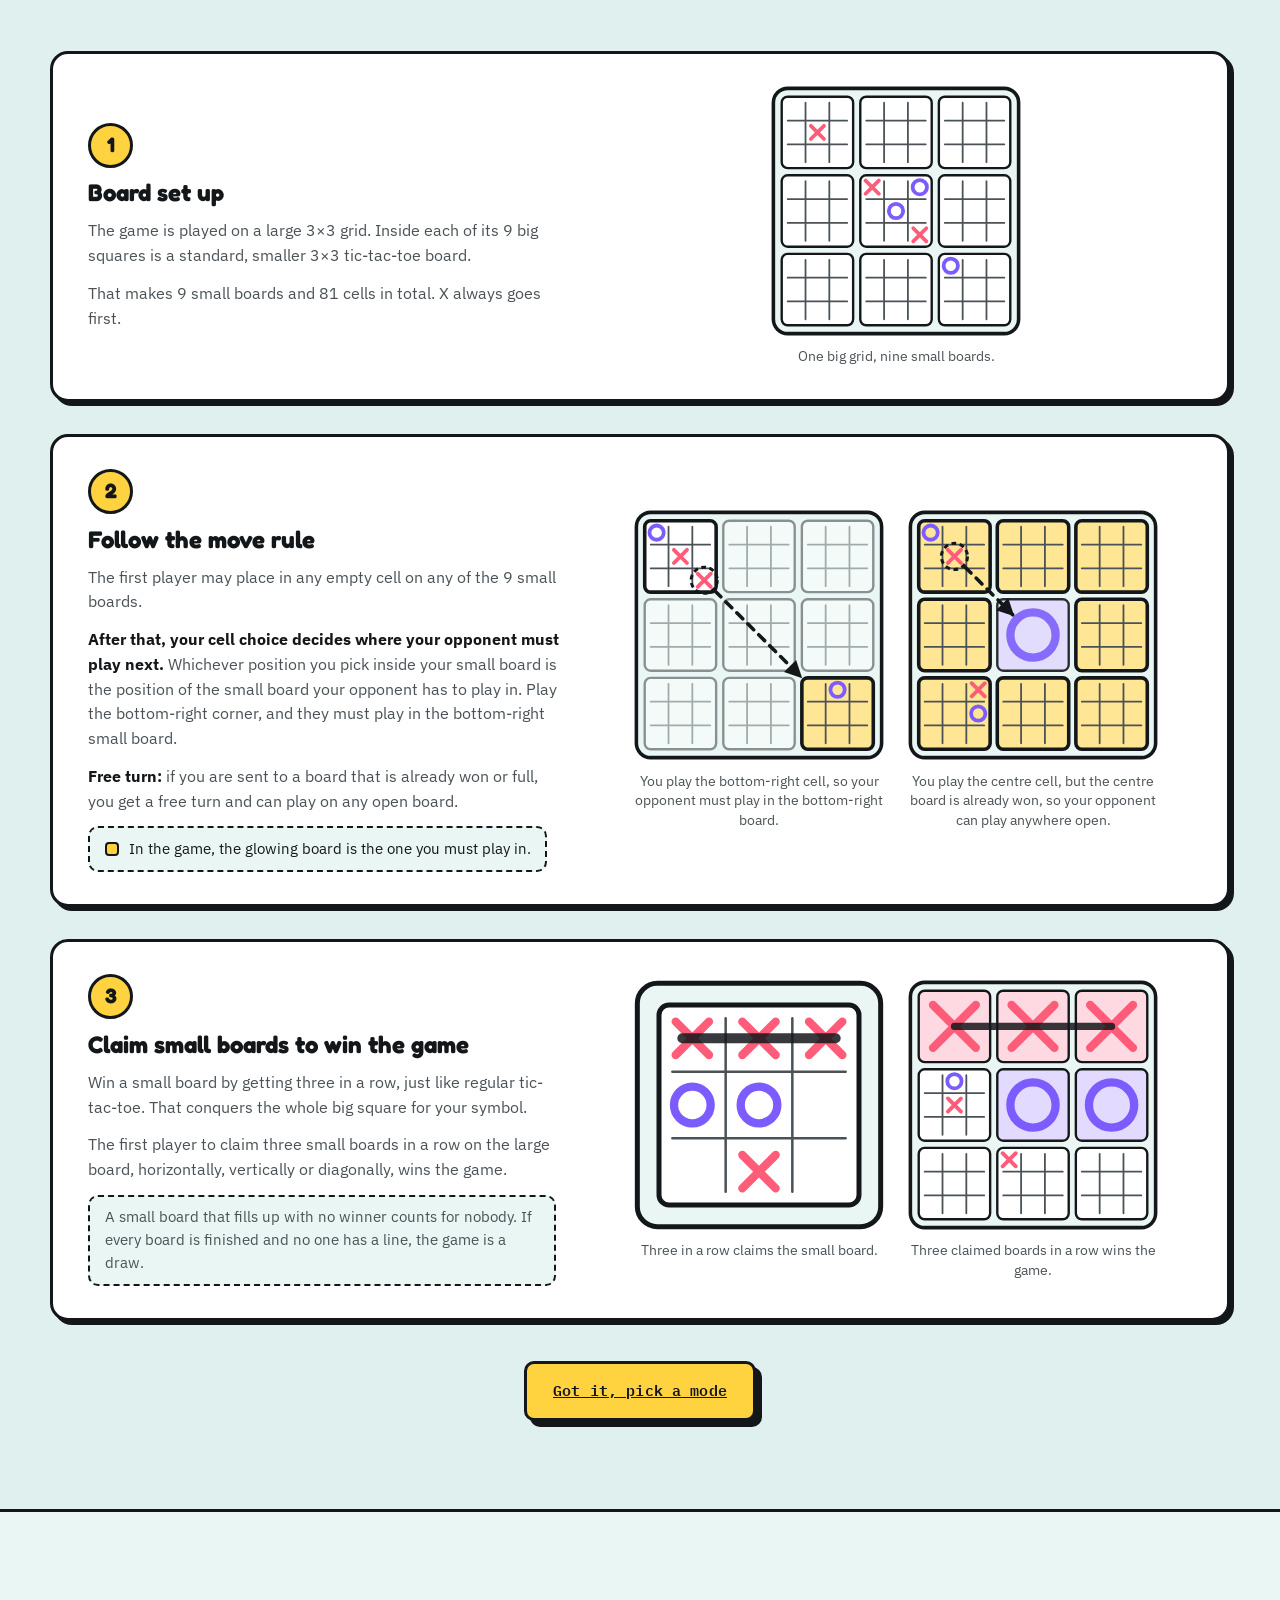
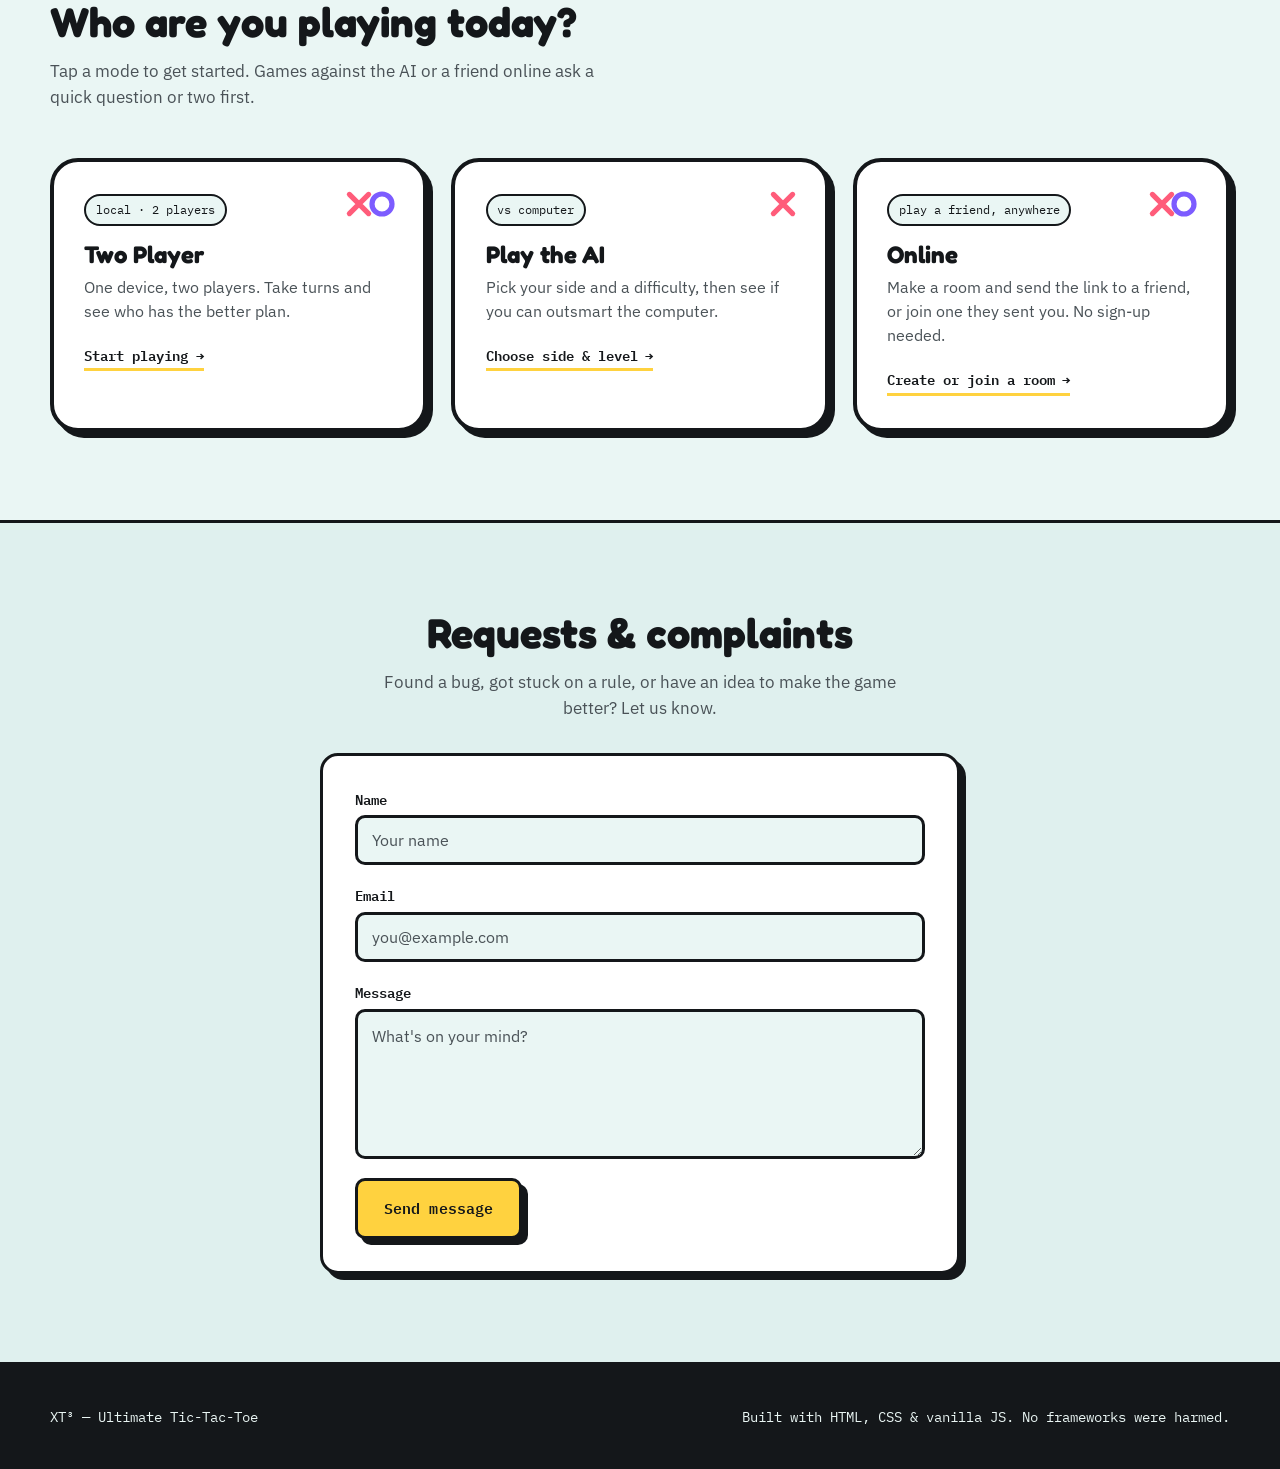
==== commit 5025672a: "changed mode joining and added pop-ups" ====
--- a/index.html
+++ b/index.html
@@ -289,69 +289,93 @@
     <div class="wrap">
       <div class="section__head" data-reveal>
         <h2>Who are you playing today?</h2>
-        <p>Choose a mode below. We'll remember your pick and take you straight to the board.</p>
+        <p>Tap a mode to get started. Games against the AI or a friend online ask a quick question or two first.</p>
       </div>
 
       <div class="mode-cards" data-reveal-group>
-        <div class="mode-card" data-mode="two-player" role="button" tabindex="0" aria-pressed="false" data-reveal>
+        <div class="mode-card" data-mode="two-player" role="button" tabindex="0" data-reveal>
           <div class="mode-card__pieces" aria-hidden="true">
             <svg><use href="#glyph-x"/></svg><svg><use href="#glyph-o"/></svg>
           </div>
           <span class="mode-card__badge">local · 2 players</span>
           <h3>Two Player</h3>
           <p>One device, two players. Take turns and see who has the better plan.</p>
-        </div>
-
-        <div class="mode-card" data-mode="ai" role="button" tabindex="0" aria-pressed="false" data-reveal>
+          <span class="mode-card__go">Start playing <span aria-hidden="true">&rarr;</span></span>
+        </div>
+
+        <div class="mode-card" data-mode="ai" role="button" tabindex="0" aria-haspopup="dialog" data-reveal>
           <div class="mode-card__pieces" aria-hidden="true">
             <svg><use href="#glyph-x"/></svg>
           </div>
           <span class="mode-card__badge">vs computer</span>
           <h3>Play the AI</h3>
           <p>Pick your side and a difficulty, then see if you can outsmart the computer.</p>
-
-          <div class="difficulty-panel">
-            <div class="difficulty-panel__inner">
-              <div class="chip-row" role="group" aria-label="Play as">
-                <button type="button" class="chip" data-symbol="X" aria-pressed="true">Play as X</button>
-                <button type="button" class="chip" data-symbol="O" aria-pressed="false">Play as O</button>
-              </div>
-              <div class="chip-row chip-row--difficulty" role="group" aria-label="AI difficulty">
-                <button type="button" class="chip" data-difficulty="easy" aria-pressed="false">Easy</button>
-                <button type="button" class="chip" data-difficulty="medium" aria-pressed="false">Medium</button>
-                <button type="button" class="chip" data-difficulty="hard" aria-pressed="false">Hard</button>
-              </div>
-            </div>
-          </div>
-        </div>
-
-        <div class="mode-card" data-mode="online" role="button" tabindex="0" aria-pressed="false" data-reveal>
+          <span class="mode-card__go">Choose side &amp; level <span aria-hidden="true">&rarr;</span></span>
+        </div>
+
+        <div class="mode-card" data-mode="online" role="button" tabindex="0" aria-haspopup="dialog" data-reveal>
           <div class="mode-card__pieces" aria-hidden="true">
             <svg><use href="#glyph-x"/></svg><svg><use href="#glyph-o"/></svg>
           </div>
           <span class="mode-card__badge">play a friend, anywhere</span>
           <h3>Online</h3>
           <p>Make a room and send the link to a friend, or join one they sent you. No sign-up needed.</p>
-
-          <div class="difficulty-panel">
-            <div class="difficulty-panel__inner">
-              <div class="online-panel">
-                <button type="button" class="btn btn--primary online-panel__create" id="create-room-btn">Create a room</button>
-                <div class="online-panel__divider"><span>or join one</span></div>
-                <div class="online-panel__join">
-                  <input type="text" id="join-room-code" class="online-panel__input" placeholder="Room code" maxlength="6" autocomplete="off" spellcheck="false" aria-label="Room code">
-                  <button type="button" class="btn" id="join-room-btn">Join</button>
-                </div>
-              </div>
-            </div>
-          </div>
-        </div>
-      </div>
-
-      <div class="mode-picker__cta">
-        <a class="btn btn--primary" href="pages/game.html?mode=two-player">Start game</a>
-      </div>
-    </div>
+          <span class="mode-card__go">Create or join a room <span aria-hidden="true">&rarr;</span></span>
+        </div>
+      </div>
+    </div>
+
+    <!-- Pop-up: Play the AI -->
+    <dialog class="mode-dialog" id="ai-dialog" aria-labelledby="ai-dialog-title">
+      <div class="mode-dialog__card">
+        <button type="button" class="mode-dialog__close" data-close aria-label="Close">&times;</button>
+        <span class="mode-card__badge">vs computer</span>
+        <h3 id="ai-dialog-title">Play the AI</h3>
+        <p class="mode-dialog__lede">Pick your side and how tough you want the opponent to be.</p>
+
+        <div class="mode-dialog__group" role="group" aria-labelledby="ai-side-label">
+          <span class="mode-dialog__label" id="ai-side-label">Play as</span>
+          <div class="chip-row">
+            <button type="button" class="chip" data-symbol="X" aria-pressed="true">Play as X</button>
+            <button type="button" class="chip" data-symbol="O" aria-pressed="false">Play as O</button>
+          </div>
+          <p class="mode-dialog__hint">X moves first.</p>
+        </div>
+
+        <div class="mode-dialog__group" role="group" aria-labelledby="ai-level-label">
+          <span class="mode-dialog__label" id="ai-level-label">Difficulty</span>
+          <div class="chip-row">
+            <button type="button" class="chip" data-difficulty="easy" data-hint="Relaxed. A good way to learn the rules." aria-pressed="false">Easy</button>
+            <button type="button" class="chip" data-difficulty="medium" data-hint="A fair fight." aria-pressed="true">Medium</button>
+            <button type="button" class="chip" data-difficulty="hard" data-hint="Expect a real challenge." aria-pressed="false">Hard</button>
+          </div>
+          <p class="mode-dialog__hint" id="ai-level-hint" aria-live="polite"></p>
+        </div>
+
+        <button type="button" class="btn btn--primary mode-dialog__go" id="ai-start-btn" autofocus>Start game</button>
+      </div>
+    </dialog>
+
+    <!-- Pop-up: Online -->
+    <dialog class="mode-dialog" id="online-dialog" aria-labelledby="online-dialog-title">
+      <div class="mode-dialog__card">
+        <button type="button" class="mode-dialog__close" data-close aria-label="Close">&times;</button>
+        <span class="mode-card__badge">play a friend, anywhere</span>
+        <h3 id="online-dialog-title">Play online</h3>
+        <p class="mode-dialog__lede">Start a room and send the link to a friend, or join the room they made.</p>
+
+        <div class="online-panel">
+          <button type="button" class="btn btn--primary online-panel__create" id="create-room-btn" autofocus>Create a room</button>
+          <p class="mode-dialog__hint">You'll get a code and a link to share.</p>
+          <div class="online-panel__divider"><span>or join one</span></div>
+          <div class="online-panel__join">
+            <input type="text" id="join-room-code" class="online-panel__input" placeholder="Room code" maxlength="6" autocomplete="off" spellcheck="false" aria-label="Room code" aria-describedby="join-error">
+            <button type="button" class="btn" id="join-room-btn">Join</button>
+          </div>
+          <p class="mode-dialog__error" id="join-error" role="alert" hidden></p>
+        </div>
+      </div>
+    </dialog>
   </section>
 
   <!-- ============================================================ -->
--- a/css/main.css
+++ b/css/main.css
@@ -471,8 +471,7 @@
 }
 .mode-card:hover { transform: translate(-3px, -3px); box-shadow: 10px 10px 0 rgb(var(--shadow-color) / 1); }
 
-.mode-card[aria-pressed="true"] {
-  background: var(--accent);
+.mode-card:active {
   transform: translate(3px, 3px);
   box-shadow: 3px 3px 0 rgb(var(--shadow-color) / 1);
 }
@@ -487,11 +486,24 @@
   margin-bottom: 1rem;
   background: var(--bg);
 }
-.mode-card[aria-pressed="true"] .mode-card__badge { background: var(--paper); }
 
 .mode-card h3 { font-size: 1.5rem; margin-bottom: .5rem; }
 .mode-card p { color: var(--ink-soft); font-size: .98rem; max-width: 32ch; }
-.mode-card[aria-pressed="true"] p { color: var(--ink); }
+
+.mode-card__go {
+  display: inline-flex;
+  align-items: center;
+  gap: .45rem;
+  margin-top: 1.3rem;
+  font-family: var(--font-mono);
+  font-size: .88rem;
+  font-weight: 600;
+  padding-bottom: .15rem;
+  border-bottom: 3px solid var(--accent);
+}
+.mode-card__go span { display: inline-block; transition: transform .15s ease; }
+.mode-card:hover .mode-card__go span,
+.mode-card:focus-visible .mode-card__go span { transform: translateX(5px); }
 
 .mode-card__pieces {
   position: absolute;
@@ -502,15 +514,6 @@
 .mode-card__pieces svg { width: 2rem; height: 2rem; }
 .mode-card__pieces svg:last-child { margin-left: -.6rem; }
 
-.difficulty-panel {
-  display: grid;
-  grid-template-rows: 0fr;
-  transition: grid-template-rows .35s ease;
-  margin-top: 1.5rem;
-}
-.difficulty-panel__inner { overflow: hidden; }
-.mode-card[aria-pressed="true"] .difficulty-panel { grid-template-rows: 1fr; }
-
 .chip-row {
   display: flex;
   gap: .6rem;
@@ -534,14 +537,86 @@
   color: var(--bg);
 }
 
-.mode-picker__cta {
-  display: flex;
-  justify-content: center;
-  margin-top: 2.75rem;
-}
-
-/* -------------------------------------------------------------------- */
-/* online panel (inside the Online mode-card)                            */
+/* -------------------------------------------------------------------- */
+/* mode pop-ups (Play the AI / Play online)                              */
+/* -------------------------------------------------------------------- */
+
+.mode-dialog {
+  width: min(460px, calc(100vw - 2rem));
+  max-width: none;
+  padding: 0;
+  margin: auto;
+  border: 0;
+  background: transparent;
+  color: var(--ink);
+  overflow: visible;
+}
+.mode-dialog::backdrop { background: color-mix(in srgb, var(--ink) 55%, transparent); }
+
+.mode-dialog__card {
+  position: relative;
+  display: grid;
+  gap: 1.1rem;
+  justify-items: start;
+  max-height: calc(100dvh - 2rem);
+  overflow-y: auto;
+  padding: 2.1rem 1.9rem 1.8rem;
+  background: var(--paper);
+  border: var(--border-w-lg) solid var(--line);
+  border-radius: var(--radius-lg);
+  box-shadow: var(--hard-shadow);
+}
+.mode-dialog__card .mode-card__badge { margin-bottom: 0; }
+.mode-dialog__card h3 { font-size: 1.9rem; }
+.mode-dialog__lede { color: var(--ink-soft); }
+
+.mode-dialog__close {
+  position: absolute;
+  top: .9rem;
+  right: .9rem;
+  display: grid;
+  place-items: center;
+  width: 2.4rem;
+  height: 2.4rem;
+  padding: 0 0 .15rem;
+  font-size: 1.5rem;
+  line-height: 1;
+  color: var(--ink);
+  border: var(--border-w) solid var(--line);
+  border-radius: 50%;
+  background: var(--paper);
+  box-shadow: var(--hard-shadow-sm);
+  transition: transform .15s ease;
+}
+.mode-dialog__close:hover { transform: translate(-1px, -1px); }
+.mode-dialog__close:active { transform: translate(1px, 1px); box-shadow: none; }
+
+.mode-dialog__group { display: grid; gap: .55rem; width: 100%; }
+.mode-dialog__label { font-family: var(--font-mono); font-weight: 600; font-size: .85rem; }
+.mode-dialog__hint { min-height: 1.4em; font-size: .9rem; color: var(--ink-soft); }
+.mode-dialog .chip-row { padding-top: 0; }
+.mode-dialog .chip { padding: .6rem 1.1rem; }
+.mode-dialog__go { width: 100%; justify-content: center; }
+
+.mode-dialog__error {
+  padding: .55rem .8rem;
+  border: 2px solid var(--x-color);
+  border-radius: var(--radius-sm);
+  background: var(--x-color-soft);
+  font-size: .9rem;
+}
+.mode-dialog__error[hidden] { display: none; }
+
+/* no page scrolling behind an open pop-up */
+body:has(dialog[open]) { overflow: hidden; }
+
+@media (prefers-reduced-motion: no-preference) {
+  .mode-dialog[open] .mode-dialog__card { animation: overlay-card-in .3s var(--ease-pop, ease) both; }
+  .mode-dialog[open]::backdrop { animation: overlay-fade-in .2s ease both; }
+}
+
+/* -------------------------------------------------------------------- */
+/* online panel (inside the Online pop-up)                              */
 /* -------------------------------------------------------------------- */
 
 .online-panel {
--- a/css/responsive.css
+++ b/css/responsive.css
@@ -25,6 +25,8 @@
   .rule { padding: 1.4rem 1.2rem; }
   .rule__figs { gap: 1.2rem; }
   .feedback-card { padding: 1.4rem 1.1rem; }
+  .mode-dialog__card { padding: 1.7rem 1.3rem 1.4rem; }
+  .mode-dialog__card h3 { font-size: 1.6rem; }
 
   .mode-cards { grid-template-columns: 1fr; }
   .mode-card__pieces { position: static; margin-bottom: 1rem; }
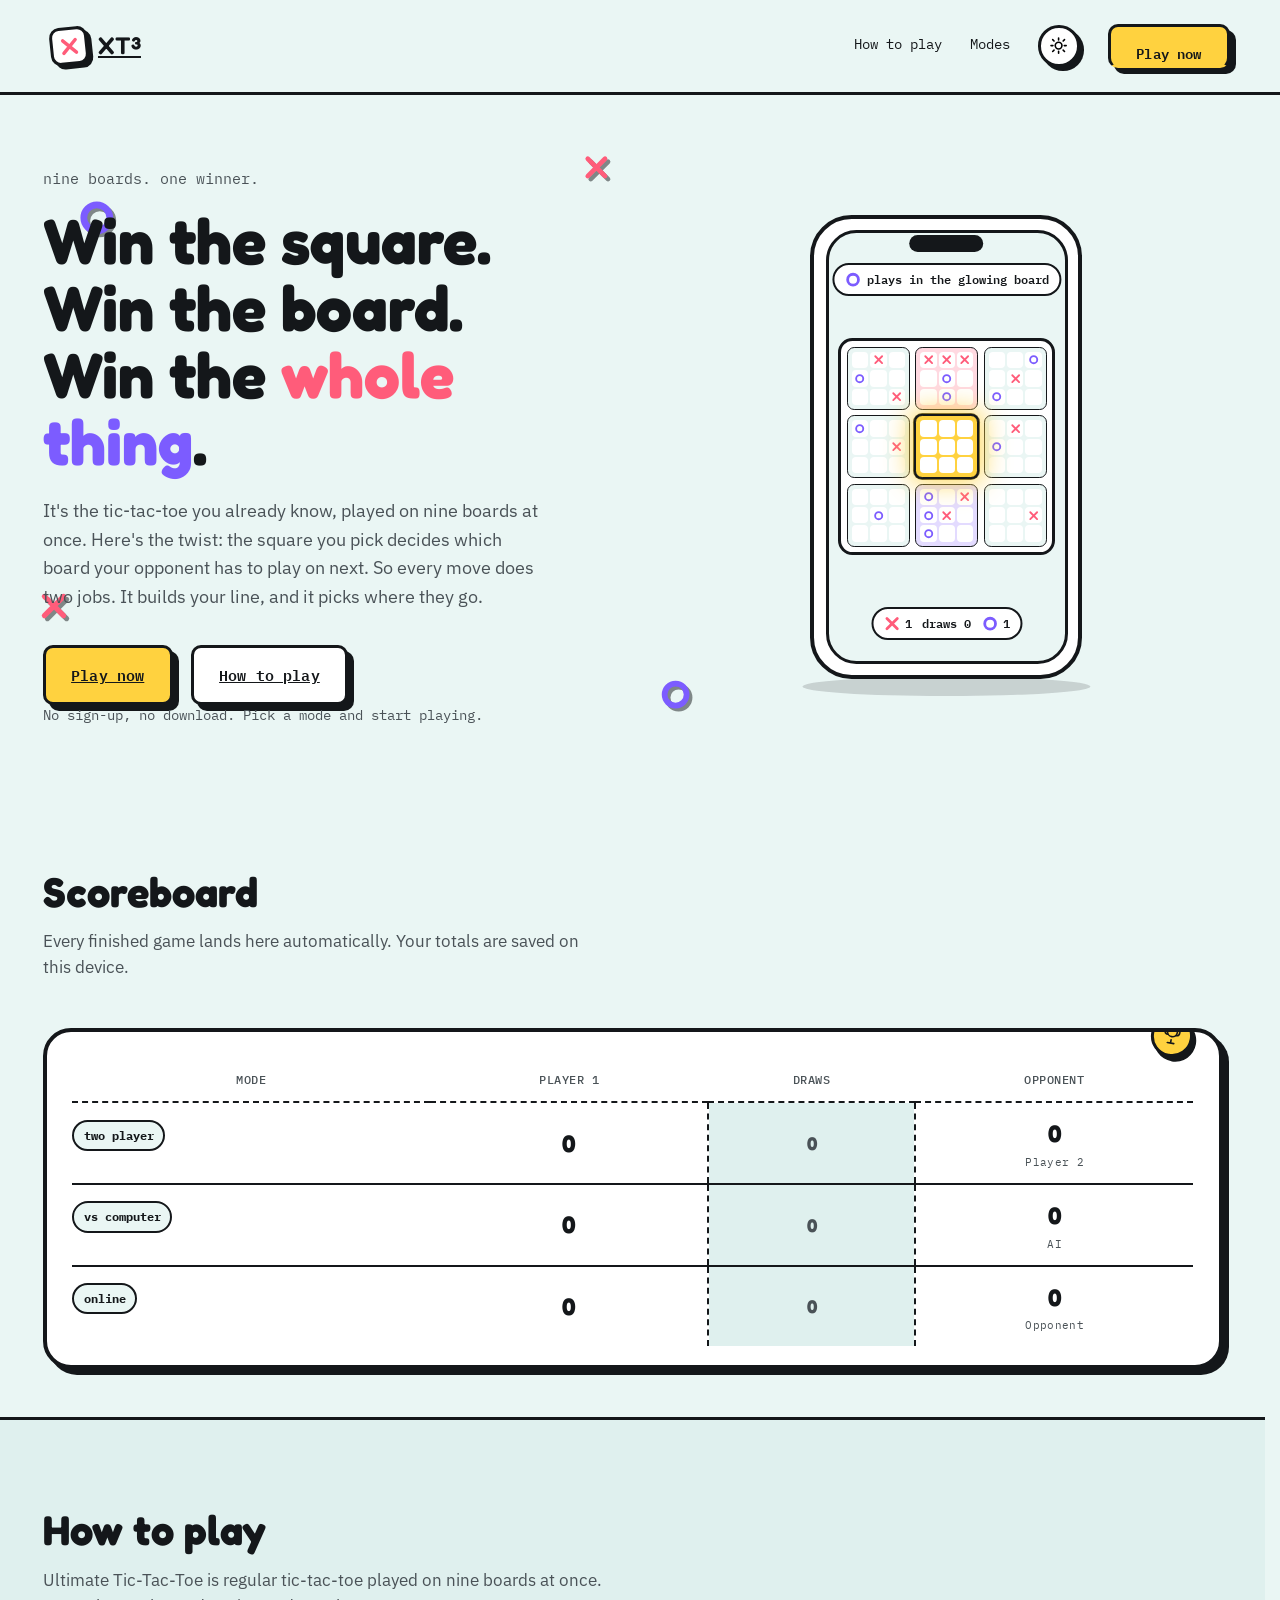
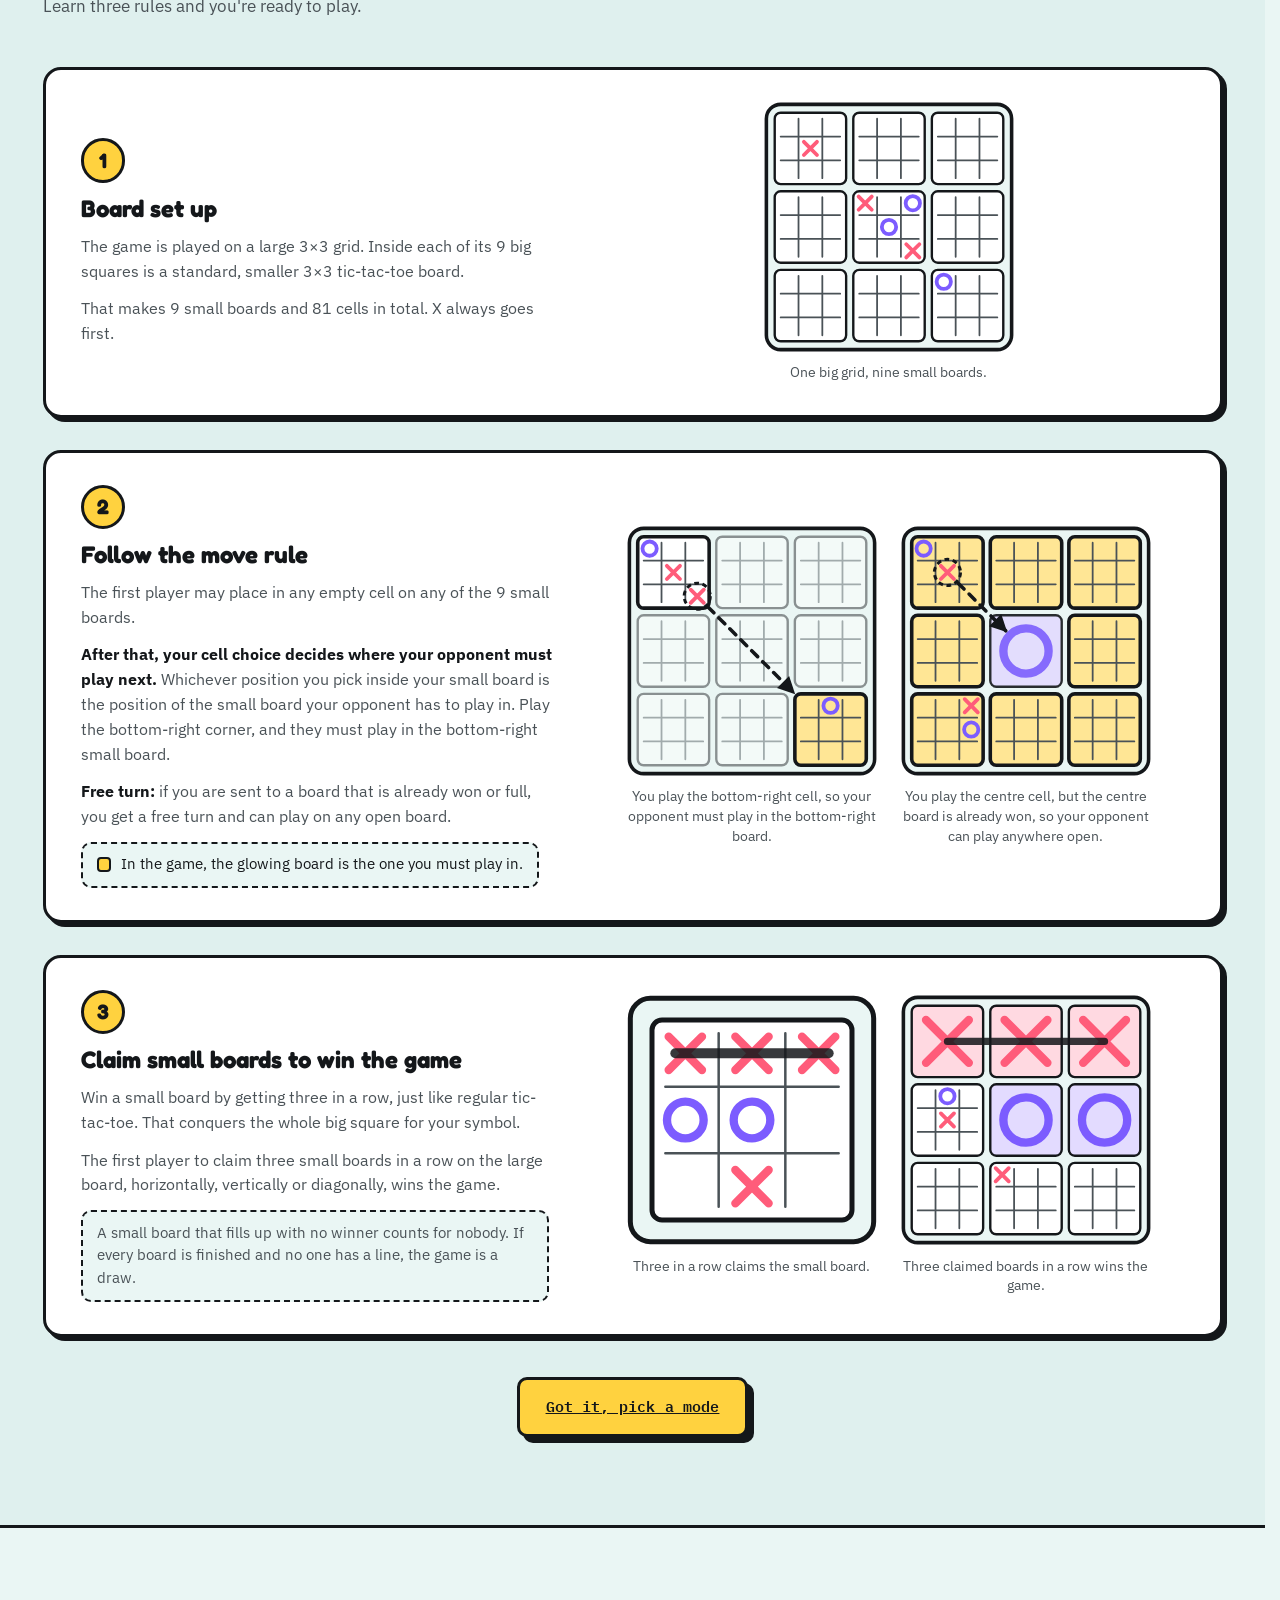
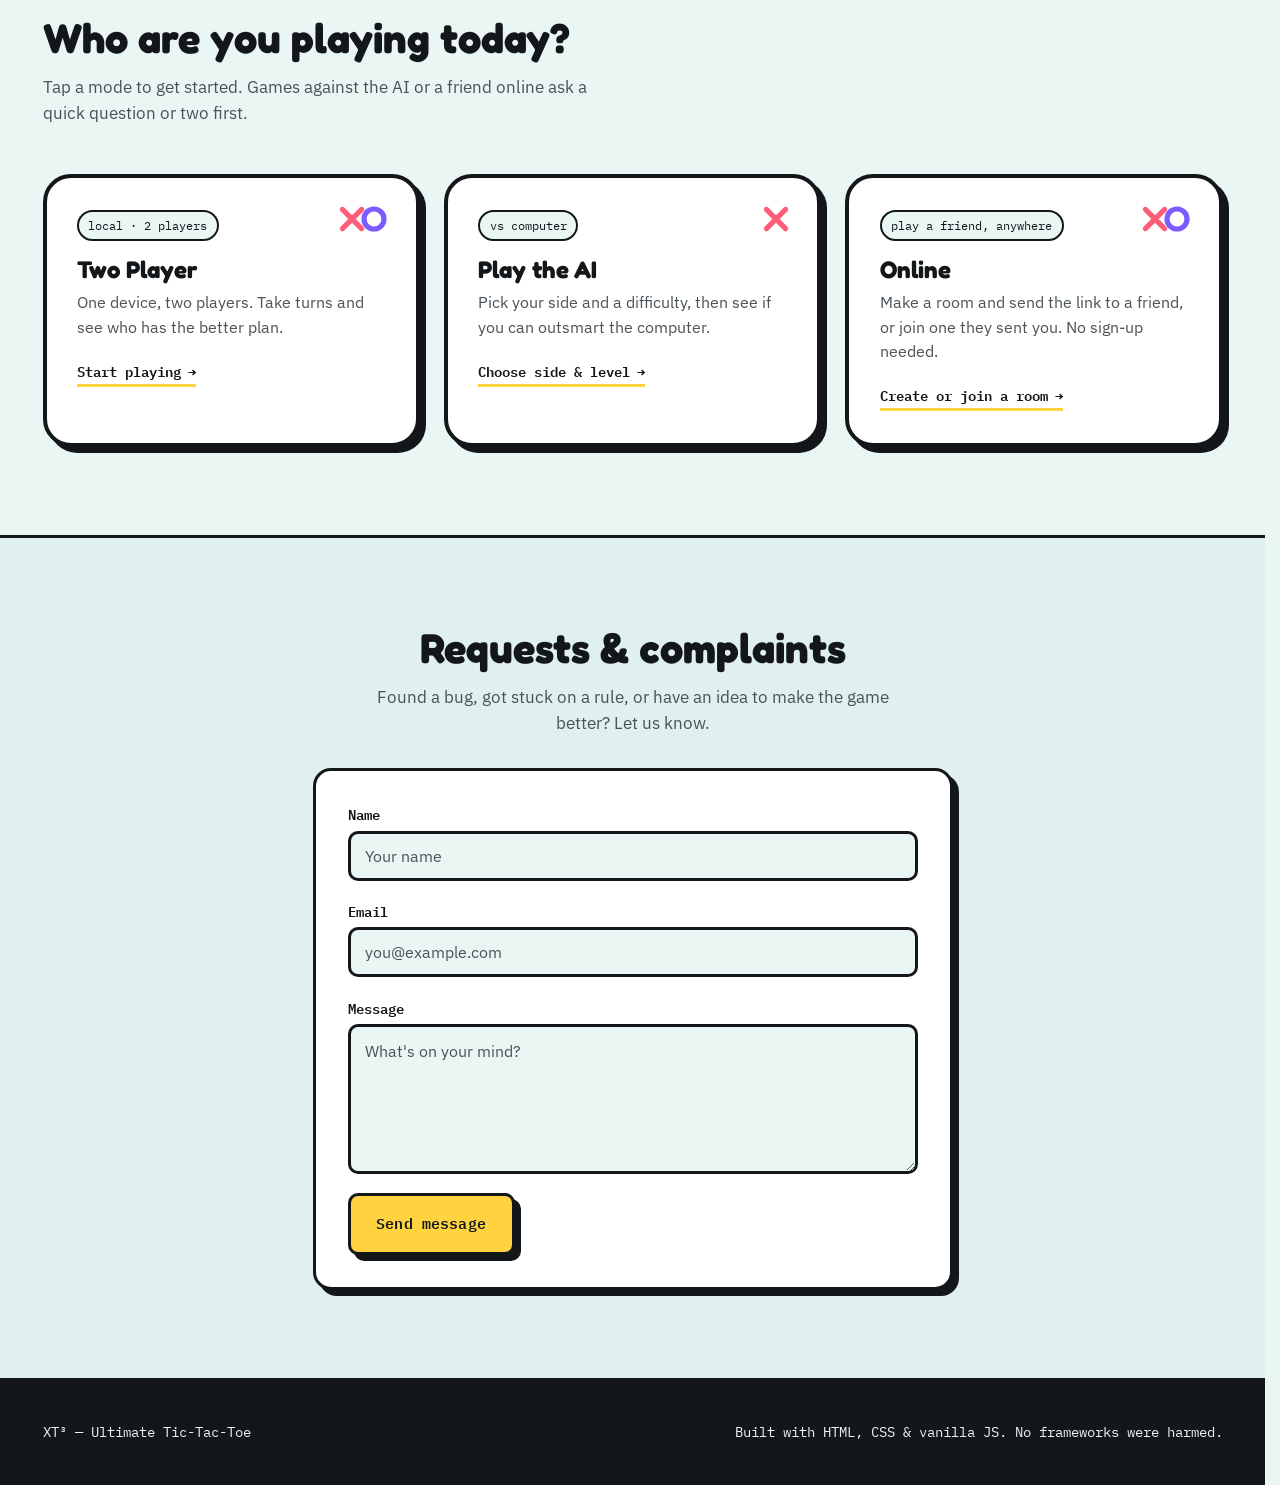
==== commit 59deb0b0: "fixed navbar animations and added hero-device animation" ====
--- a/index.html
+++ b/index.html
@@ -18,6 +18,9 @@
   })();
 </script>
 
+<link rel="stylesheet" href="css/loader.css" />
+<noscript><style>.page-loader { display: none !important; }</style></noscript>
+
 <link rel="preconnect" href="https://fonts.googleapis.com" />
 <link rel="preconnect" href="https://fonts.gstatic.com" crossorigin />
 <link href="https://fonts.googleapis.com/css2?family=Fredoka:wght@500;600;700&family=IBM+Plex+Sans:wght@400;500&family=IBM+Plex+Mono:wght@400;500;600&display=swap" rel="stylesheet" />
@@ -25,9 +28,30 @@
 <link rel="stylesheet" href="css/theme.css" />
 <link rel="stylesheet" href="css/main.css" />
 <link rel="stylesheet" href="css/animation.css" />
+<link rel="stylesheet" href="css/hero-device.css" />
 <link rel="stylesheet" href="css/responsive.css" />
 </head>
 <body>
+
+<!-- page loader: hidden by js/loader.js once the page is ready -->
+<div class="page-loader" id="page-loader" role="status" aria-live="polite">
+  <div class="page-loader__inner">
+    <svg class="page-loader__board" viewBox="0 0 120 120" aria-hidden="true">
+      <path class="ld-grid" pathLength="100" d="M40 8V112M80 8V112M8 40H112M8 80H112"/>
+      <path class="ld-mini" pathLength="100" d="M53.3 45V75M66.7 45V75M45 53.3H75M45 66.7H75"/>
+      <path class="ld-x ld-pop" style="--d:0s" d="M12 12L28 28M28 12L12 28"/>
+      <circle class="ld-o ld-pop" style="--d:.12s" cx="100" cy="100" r="9"/>
+      <path class="ld-x ld-pop" style="--d:.24s" d="M92 12L108 28M108 12L92 28"/>
+      <circle class="ld-o ld-pop" style="--d:.36s" cx="20" cy="100" r="9"/>
+      <path class="ld-x ld-x--s ld-pop" style="--d:.48s" d="M47.5 47.5L52.5 52.5M52.5 47.5L47.5 52.5"/>
+      <circle class="ld-o ld-o--s ld-pop" style="--d:.6s" cx="60" cy="60" r="3"/>
+      <path class="ld-x ld-x--s ld-pop" style="--d:.72s" d="M67.5 67.5L72.5 72.5M72.5 67.5L67.5 72.5"/>
+    </svg>
+    <p class="page-loader__brand">XT&sup3;</p>
+    <p class="page-loader__text">Setting up the boards<span class="page-loader__dots" aria-hidden="true"><i>.</i><i>.</i><i>.</i></span></p>
+  </div>
+</div>
+<script src="js/loader.js"></script>
 
 <!-- reusable piece glyphs -->
 <svg width="0" height="0" style="position:absolute" aria-hidden="true">
@@ -41,7 +65,7 @@
 
 <a class="visually-hidden" href="#main">Skip to content</a>
 
-<header class="site-header">
+<header class="site-header site-header--scroll">
   <div class="wrap site-header__bar">
     <a class="logo" href="#top" aria-label="XT-cubed, Ultimate Tic-Tac-Toe home">
       <span class="logo__mark" aria-hidden="true">
@@ -101,61 +125,76 @@
       </div>
 
       <div class="hero__board-stage">
-        <div class="ultimate-board" role="img" aria-label="Decorative preview of the nested Ultimate Tic-Tac-Toe board">
-          <!-- board 1 -->
-          <div class="local-board">
-            <div class="cell"></div><div class="cell"><svg><use href="#glyph-x"/></svg></div><div class="cell"></div>
-            <div class="cell"><svg><use href="#glyph-o"/></svg></div><div class="cell"></div><div class="cell"></div>
-            <div class="cell"></div><div class="cell"></div><div class="cell"><svg><use href="#glyph-x"/></svg></div>
-          </div>
-          <!-- board 2 : won by X -->
-          <div class="local-board local-board--won-x">
-            <div class="cell"><svg><use href="#glyph-x"/></svg></div><div class="cell"><svg><use href="#glyph-x"/></svg></div><div class="cell"><svg><use href="#glyph-x"/></svg></div>
-            <div class="cell"></div><div class="cell"><svg><use href="#glyph-o"/></svg></div><div class="cell"></div>
-            <div class="cell"></div><div class="cell"><svg><use href="#glyph-o"/></svg></div><div class="cell"></div>
-          </div>
-          <!-- board 3 -->
-          <div class="local-board">
-            <div class="cell"></div><div class="cell"></div><div class="cell"><svg><use href="#glyph-o"/></svg></div>
-            <div class="cell"></div><div class="cell"><svg><use href="#glyph-x"/></svg></div><div class="cell"></div>
-            <div class="cell"><svg><use href="#glyph-o"/></svg></div><div class="cell"></div><div class="cell"></div>
-          </div>
-          <!-- board 4 -->
-          <div class="local-board">
-            <div class="cell"><svg><use href="#glyph-o"/></svg></div><div class="cell"></div><div class="cell"></div>
-            <div class="cell"></div><div class="cell"></div><div class="cell"><svg><use href="#glyph-x"/></svg></div>
-            <div class="cell"></div><div class="cell"></div><div class="cell"></div>
-          </div>
-          <!-- board 5 : active -->
-          <div class="local-board local-board--active">
-            <div class="cell"></div><div class="cell"></div><div class="cell"></div>
-            <div class="cell"></div><div class="cell"></div><div class="cell"></div>
-            <div class="cell"></div><div class="cell"></div><div class="cell"></div>
-          </div>
-          <!-- board 6 -->
-          <div class="local-board">
-            <div class="cell"></div><div class="cell"><svg><use href="#glyph-x"/></svg></div><div class="cell"></div>
-            <div class="cell"><svg><use href="#glyph-o"/></svg></div><div class="cell"></div><div class="cell"></div>
-            <div class="cell"></div><div class="cell"></div><div class="cell"></div>
-          </div>
-          <!-- board 7 -->
-          <div class="local-board">
-            <div class="cell"></div><div class="cell"></div><div class="cell"></div>
-            <div class="cell"></div><div class="cell"><svg><use href="#glyph-o"/></svg></div><div class="cell"></div>
-            <div class="cell"></div><div class="cell"></div><div class="cell"></div>
-          </div>
-          <!-- board 8 : won by O -->
-          <div class="local-board local-board--won-o">
-            <div class="cell"><svg><use href="#glyph-o"/></svg></div><div class="cell"></div><div class="cell"><svg><use href="#glyph-x"/></svg></div>
-            <div class="cell"><svg><use href="#glyph-o"/></svg></div><div class="cell"><svg><use href="#glyph-x"/></svg></div><div class="cell"></div>
-            <div class="cell"><svg><use href="#glyph-o"/></svg></div><div class="cell"></div><div class="cell"></div>
-          </div>
-          <!-- board 9 -->
-          <div class="local-board">
-            <div class="cell"></div><div class="cell"></div><div class="cell"></div>
-            <div class="cell"></div><div class="cell"></div><div class="cell"><svg><use href="#glyph-x"/></svg></div>
-            <div class="cell"></div><div class="cell"></div><div class="cell"></div>
-          </div>
+        <div class="device-stage" data-device-stage>
+          <div class="device-stage__float">
+            <div class="device">
+              <div class="device__shell">
+                <span class="device__notch" aria-hidden="true"></span>
+                <div class="device__screen">
+                  <p class="device__hud device__hud--top" aria-hidden="true"><svg viewBox="0 0 40 40"><use href="#glyph-o"/></svg>plays in the glowing board</p>
+                  <div class="ultimate-board" role="img" aria-label="Decorative preview of the nested Ultimate Tic-Tac-Toe board">
+                    <!-- board 1 -->
+                    <div class="local-board">
+                      <div class="cell"></div><div class="cell"><svg><use href="#glyph-x"/></svg></div><div class="cell"></div>
+                      <div class="cell"><svg><use href="#glyph-o"/></svg></div><div class="cell"></div><div class="cell"></div>
+                      <div class="cell"></div><div class="cell"></div><div class="cell"><svg><use href="#glyph-x"/></svg></div>
+                    </div>
+                    <!-- board 2 : won by X -->
+                    <div class="local-board local-board--won-x">
+                      <div class="cell"><svg><use href="#glyph-x"/></svg></div><div class="cell"><svg><use href="#glyph-x"/></svg></div><div class="cell"><svg><use href="#glyph-x"/></svg></div>
+                      <div class="cell"></div><div class="cell"><svg><use href="#glyph-o"/></svg></div><div class="cell"></div>
+                      <div class="cell"></div><div class="cell"><svg><use href="#glyph-o"/></svg></div><div class="cell"></div>
+                    </div>
+                    <!-- board 3 -->
+                    <div class="local-board">
+                      <div class="cell"></div><div class="cell"></div><div class="cell"><svg><use href="#glyph-o"/></svg></div>
+                      <div class="cell"></div><div class="cell"><svg><use href="#glyph-x"/></svg></div><div class="cell"></div>
+                      <div class="cell"><svg><use href="#glyph-o"/></svg></div><div class="cell"></div><div class="cell"></div>
+                    </div>
+                    <!-- board 4 -->
+                    <div class="local-board">
+                      <div class="cell"><svg><use href="#glyph-o"/></svg></div><div class="cell"></div><div class="cell"></div>
+                      <div class="cell"></div><div class="cell"></div><div class="cell"><svg><use href="#glyph-x"/></svg></div>
+                      <div class="cell"></div><div class="cell"></div><div class="cell"></div>
+                    </div>
+                    <!-- board 5 : active -->
+                    <div class="local-board local-board--active">
+                      <div class="cell"></div><div class="cell"></div><div class="cell"></div>
+                      <div class="cell"></div><div class="cell"></div><div class="cell"></div>
+                      <div class="cell"></div><div class="cell"></div><div class="cell"></div>
+                    </div>
+                    <!-- board 6 -->
+                    <div class="local-board">
+                      <div class="cell"></div><div class="cell"><svg><use href="#glyph-x"/></svg></div><div class="cell"></div>
+                      <div class="cell"><svg><use href="#glyph-o"/></svg></div><div class="cell"></div><div class="cell"></div>
+                      <div class="cell"></div><div class="cell"></div><div class="cell"></div>
+                    </div>
+                    <!-- board 7 -->
+                    <div class="local-board">
+                      <div class="cell"></div><div class="cell"></div><div class="cell"></div>
+                      <div class="cell"></div><div class="cell"><svg><use href="#glyph-o"/></svg></div><div class="cell"></div>
+                      <div class="cell"></div><div class="cell"></div><div class="cell"></div>
+                    </div>
+                    <!-- board 8 : won by O -->
+                    <div class="local-board local-board--won-o">
+                      <div class="cell"><svg><use href="#glyph-o"/></svg></div><div class="cell"></div><div class="cell"><svg><use href="#glyph-x"/></svg></div>
+                      <div class="cell"><svg><use href="#glyph-o"/></svg></div><div class="cell"><svg><use href="#glyph-x"/></svg></div><div class="cell"></div>
+                      <div class="cell"><svg><use href="#glyph-o"/></svg></div><div class="cell"></div><div class="cell"></div>
+                    </div>
+                    <!-- board 9 -->
+                    <div class="local-board">
+                      <div class="cell"></div><div class="cell"></div><div class="cell"></div>
+                      <div class="cell"></div><div class="cell"></div><div class="cell"><svg><use href="#glyph-x"/></svg></div>
+                      <div class="cell"></div><div class="cell"></div><div class="cell"></div>
+                    </div>
+                  </div>
+                  <p class="device__hud device__hud--bottom" aria-hidden="true"><span><svg viewBox="0 0 40 40"><use href="#glyph-x"/></svg>1</span><span>draws 0</span><span><svg viewBox="0 0 40 40"><use href="#glyph-o"/></svg>1</span></p>
+                </div>
+                <span class="device__stand" aria-hidden="true"></span>
+              </div>
+            </div>
+          </div>
+          <span class="device-stage__shadow" aria-hidden="true"></span>
         </div>
       </div>
     </div>
--- a/css/loader.css
+++ b/css/loader.css
@@ -0,0 +1,127 @@
+/* ==========================================================================
+   loader.css — full-screen page loader (shared by index.html and game.html)
+   Linked first in <head> so it paints before anything else.
+   Self-contained: its colours don't depend on theme.css being loaded yet.
+   ========================================================================== */
+
+.page-loader {
+  --ld-bg: #eaf6f4;
+  --ld-ink: #14171a;
+  --ld-soft: #4a5257;
+  --ld-x: #ff5c7a;
+  --ld-o: #7c5cff;
+
+  position: fixed;
+  inset: 0;
+  z-index: 1000;
+  display: grid;
+  place-items: center;
+  background: var(--ld-bg);
+  color: var(--ld-ink);
+  transition: opacity .35s ease, visibility 0s linear .35s;
+  /* Safety net: even if loader.js never runs, the loader fades itself away. */
+  animation: ld-failsafe .01s linear 8s forwards;
+}
+
+:root[data-theme="dark"] .page-loader {
+  --ld-bg: #14171a;
+  --ld-ink: #f3f7f6;
+  --ld-soft: #b9c2c4;
+  --ld-x: #ff7b93;
+  --ld-o: #a690ff;
+}
+
+.page-loader.is-hiding {
+  opacity: 0;
+  visibility: hidden;
+  pointer-events: none;
+}
+
+/* no scrolling behind the loader */
+html.is-loading,
+html.is-loading body { overflow: hidden; }
+
+.page-loader__inner {
+  display: grid;
+  justify-items: center;
+  gap: 1rem;
+  padding: 1.5rem;
+  text-align: center;
+}
+
+.page-loader__board { width: min(9.5rem, 44vw); height: auto; overflow: visible; }
+
+.page-loader__brand {
+  margin: 0;
+  font-family: var(--font-display, "Fredoka", system-ui, sans-serif);
+  font-weight: 600;
+  font-size: 1.7rem;
+  line-height: 1;
+}
+
+.page-loader__text {
+  margin: 0;
+  font-family: var(--font-mono, "IBM Plex Mono", ui-monospace, monospace);
+  font-size: .9rem;
+  color: var(--ld-soft);
+}
+.page-loader__dots i {
+  display: inline-block;
+  font-style: normal;
+  animation: ld-dot 1.2s ease-in-out infinite;
+}
+.page-loader__dots i:nth-child(2) { animation-delay: .2s; }
+.page-loader__dots i:nth-child(3) { animation-delay: .4s; }
+
+/* ---- the little nested board ---- */
+.ld-grid,
+.ld-mini,
+.ld-x,
+.ld-o { fill: none; stroke-linecap: round; stroke-linejoin: round; }
+
+.ld-grid { stroke: var(--ld-ink); stroke-width: 5; }
+.ld-mini { stroke: var(--ld-ink); stroke-width: 1.8; opacity: .7; }
+.ld-x { stroke: var(--ld-x); stroke-width: 6; }
+.ld-o { stroke: var(--ld-o); stroke-width: 6; }
+.ld-x--s, .ld-o--s { stroke-width: 2.4; }
+
+.ld-grid,
+.ld-mini {
+  stroke-dasharray: 100;
+  stroke-dashoffset: 100;
+  animation: ld-draw .45s ease-out forwards;
+}
+.ld-mini { animation-delay: .15s; }
+
+.ld-pop {
+  transform-box: fill-box;
+  transform-origin: center;
+  opacity: 0;
+  animation: ld-pop 1.8s ease-in-out var(--d, 0s) infinite both;
+}
+
+@keyframes ld-draw { to { stroke-dashoffset: 0; } }
+
+@keyframes ld-pop {
+  0%   { opacity: 0; transform: scale(.3); }
+  10%  { opacity: 1; transform: scale(1.15); }
+  16%  { opacity: 1; transform: scale(1); }
+  78%  { opacity: 1; transform: scale(1); }
+  92%, 100% { opacity: 0; transform: scale(1); }
+}
+
+@keyframes ld-dot {
+  0%, 80%, 100% { opacity: .25; }
+  40% { opacity: 1; }
+}
+
+@keyframes ld-failsafe {
+  to { opacity: 0; visibility: hidden; pointer-events: none; }
+}
+
+@media (prefers-reduced-motion: reduce) {
+  .page-loader { transition: none; }
+  .ld-grid, .ld-mini { animation: none; stroke-dashoffset: 0; }
+  .ld-pop { animation: none; opacity: 1; }
+  .page-loader__dots i { animation: none; opacity: .6; }
+}
--- a/css/main.css
+++ b/css/main.css
@@ -3,7 +3,7 @@
    ========================================================================== */
 
 *, *::before, *::after { box-sizing: border-box; }
-html { scroll-behavior: smooth; }
+html { scroll-behavior: smooth; scrollbar-gutter: stable; }
 @media (prefers-reduced-motion: reduce) {
   html { scroll-behavior: auto; }
 }
@@ -95,7 +95,45 @@
   align-items: center;
   justify-content: space-between;
   padding-block: 1rem;
-}
+  transition: padding .25s ease;
+}
+
+/* scroll-aware header (home page): shrinks and firms up once you scroll,
+   slides away while you scroll down, and comes back as soon as you scroll up.
+   It is fixed (out of the document flow) and the page gets a matching
+   padding-top, so shrinking/hiding it never moves the content underneath.
+   That layout shift is what used to make the first bit of scrolling stutter. */
+:root {
+  --header-h: 5.75rem;
+  --header-h-small: 4.5rem;
+}
+
+.site-header {
+  transition: transform .3s var(--ease-snap, ease), background-color .25s ease, box-shadow .25s ease;
+}
+.site-header--scroll {
+  position: fixed;
+  inset: 0 0 auto 0;
+  will-change: transform;   /* get the header onto its own layer before the first scroll */
+  contain: layout style;
+}
+.site-header--scroll + main { padding-top: calc(var(--header-h) + var(--border-w)); }
+.site-header--scroll .site-header__bar {
+  height: var(--header-h);
+  padding-block: 0;
+  transition: height .25s var(--ease-snap, ease);
+}
+.site-header--scroll .logo {
+  transform-origin: left center;
+  transition: transform .25s var(--ease-snap, ease);
+}
+.site-header--scroll.is-scrolled {
+  background: color-mix(in srgb, var(--bg) 96%, transparent);
+  box-shadow: 0 3px 0 rgb(var(--shadow-color) / .12);
+}
+.site-header--scroll.is-scrolled .site-header__bar { height: var(--header-h-small); }
+.site-header--scroll.is-scrolled .logo { transform: scale(.87); }
+.site-header--scroll.is-hidden { transform: translateY(calc(-100% - 6px)); }
 
 .logo {
   display: flex;
@@ -542,7 +580,7 @@
 /* -------------------------------------------------------------------- */
 
 .mode-dialog {
-  width: min(460px, calc(100vw - 2rem));
+  width: min(460px, calc(100% - 2rem));
   max-width: none;
   padding: 0;
   margin: auto;
@@ -560,6 +598,7 @@
   justify-items: start;
   max-height: calc(100dvh - 2rem);
   overflow-y: auto;
+  overscroll-behavior: contain;
   padding: 2.1rem 1.9rem 1.8rem;
   background: var(--paper);
   border: var(--border-w-lg) solid var(--line);
@@ -610,6 +649,20 @@
 /* no page scrolling behind an open pop-up */
 body:has(dialog[open]) { overflow: hidden; }
 
+/* phones: pin the pop-up near the top so the on-screen keyboard doesn't cover the room-code field */
+@media (max-width: 720px) {
+  .mode-dialog { margin-block: max(1rem, env(safe-area-inset-top)) auto; }
+  .mode-dialog__card { max-height: calc(100dvh - 2rem - env(safe-area-inset-top) - env(safe-area-inset-bottom)); }
+}
+
+/* short screens (phones on their side): tighten the card so it needs less scrolling */
+@media (max-height: 560px) {
+  .mode-dialog .mode-dialog__card { gap: .7rem; padding-block: 1.2rem 1.1rem; }
+  .mode-dialog .mode-dialog__card h3 { font-size: 1.5rem; }
+  .mode-dialog .mode-dialog__card .mode-card__badge { display: none; }
+  .online-panel__divider { margin: .6rem 0; }
+}
+
 @media (prefers-reduced-motion: no-preference) {
   .mode-dialog[open] .mode-dialog__card { animation: overlay-card-in .3s var(--ease-pop, ease) both; }
   .mode-dialog[open]::backdrop { animation: overlay-fade-in .2s ease both; }
@@ -623,6 +676,8 @@
   display: flex;
   flex-direction: column;
   gap: .1rem;
+  width: 100%;   /* the card centres/shrinks its children, so without this the panel only ever got as wide as the join row */
+  min-width: 0;
 }
 
 .online-panel__create { width: 100%; justify-content: center; }
@@ -647,14 +702,15 @@
 
 .online-panel__join {
   display: flex;
+  flex-wrap: wrap;   /* the Join button drops under the input on very narrow screens instead of squashing it */
   gap: .6rem;
 }
 
 .online-panel__input {
-  flex: 1;
+  flex: 1 1 9rem;
   min-width: 0;
   font-family: var(--font-mono);
-  font-size: .95rem;
+  font-size: 1rem;   /* 16px: anything smaller makes iOS Safari zoom the page on focus */
   letter-spacing: .1em;
   text-transform: uppercase;
   padding: .7rem .9rem;
@@ -664,6 +720,7 @@
   color: var(--ink);
 }
 .online-panel__input::placeholder { color: var(--ink-soft); letter-spacing: normal; text-transform: none; }
+.online-panel__join .btn { flex: 0 0 auto; justify-content: center; }
 .online-panel__input:focus-visible { outline-offset: 1px; }
 
 /* -------------------------------------------------------------------- */
--- a/css/animation.css
+++ b/css/animation.css
@@ -49,6 +49,15 @@
 @keyframes confetti-fall {
   0% { transform: translateY(-10px) translateX(0) rotate(0deg); opacity: 1; }
   100% { transform: translateY(240px) translateX(var(--drift, 0px)) rotate(var(--rot, 180deg)); opacity: 0; }
+}
+
+@keyframes spinner-rotate {
+  to { transform: rotate(360deg); }
+}
+
+@keyframes think-dots {
+  from { width: 0; }
+  to { width: 1.2em; }
 }
 
 @keyframes overlay-fade-in {
@@ -122,4 +131,4 @@
   }
   [data-reveal] { opacity: 1; transform: none; }
   .sticker { animation: none; }
-}
+}
--- a/css/hero-device.css
+++ b/css/hero-device.css
@@ -0,0 +1,231 @@
+/* ==========================================================================
+   hero-device.css — the home-page board lives on a device that loops:
+   phone -> full turn -> pause -> monitor -> hold -> full turn -> pause -> phone
+   Every timed piece shares --loop, so they all stay in sync.
+   Percent marks (of the loop):
+     0-12.5 phone  | 12.5-23.75 turn | 23.75-32.5 wait | 32.5-41.25 phone->monitor
+     41.25-56.25 monitor | 56.25-67.5 turn | 67.5-72.5 wait | 72.5-81.25 monitor->phone
+   ========================================================================== */
+
+.device-stage {
+  --loop: 16s;
+  /* spin axis for the two full turns: "0 0 1" spins the device in the screen
+     plane (z axis). Use "0 1 0" for a coin-style flip around the y axis. */
+  --spin-axis: 0 0 1;
+  --phone-w: 17em;  --phone-h: 29em;  --phone-r: 2.6em;
+  --mon-w: 30em;    --mon-h: 20em;    --mon-r: 1em;
+
+  position: relative;
+  display: grid;
+  place-items: center;
+  width: 100%;
+  height: calc(var(--phone-h) + 3em);
+  font-size: min(16px, 3vw);   /* everything below is in em, so the whole device scales together */
+  perspective: 1400px;
+}
+
+.device-stage__float {
+  display: grid;
+  place-items: center;
+  width: 100%;
+  height: 100%;
+  animation: device-float 6s ease-in-out infinite;
+}
+
+.device { display: grid; place-items: center; animation: device-turn var(--loop) ease-in-out infinite; }
+
+/* ---- the shell: phone by default, reshaped to a monitor by the keyframes ---- */
+.device__shell {
+  position: relative;
+  display: flex;
+  width: var(--phone-w);
+  height: var(--phone-h);
+  padding: .7em;
+  border: var(--border-w-lg) solid var(--line);
+  border-radius: var(--phone-r);
+  background: var(--paper);
+  animation: device-shape var(--loop) infinite;
+}
+
+.device__notch {
+  position: absolute;
+  z-index: 2;
+  top: 1em;
+  left: 50%;
+  width: 4.6em;
+  height: 1.1em;
+  translate: -50% 0;
+  border-radius: 999px;
+  background: var(--line);
+  animation: device-fade var(--loop) infinite;
+}
+
+.device__screen {
+  position: relative;
+  flex: 1 1 auto;
+  min-width: 0;
+  min-height: 0;
+  container-type: size;   /* lets the board size itself from the screen (cqw / cqh) */
+  display: grid;
+  place-items: center;
+  overflow: hidden;
+  border: 3px solid var(--line);
+  border-radius: calc(var(--phone-r) - .7em);
+  background: var(--bg);
+  animation: device-screen var(--loop) infinite;
+}
+
+/* monitor neck + base, tucked away while it's a phone */
+.device__stand {
+  position: absolute;
+  z-index: -1;
+  top: 100%;
+  left: 50%;
+  width: 7em;
+  height: 3.2em;
+  margin: -.2em 0 0 -3.5em;
+  transform-origin: 50% 0;
+  scale: 1 0;
+  opacity: 0;
+  animation: device-stand var(--loop) infinite;
+}
+.device__stand::before,
+.device__stand::after {
+  content: "";
+  position: absolute;
+  background: var(--paper);
+  border: 3px solid var(--line);
+}
+.device__stand::before { top: 0; left: 50%; width: 1.6em; height: 2.4em; margin-left: -.8em; border-top: 0; }
+.device__stand::after { left: 0; right: 0; bottom: 0; height: .9em; border-radius: .45em; }
+
+/* ---- the board, resized to fit whichever screen it's on ---- */
+.hero__board-stage .device__screen .ultimate-board {
+  width: min(92cqw, 94cqh);
+  flex: none;
+  gap: .35em;
+  padding: .35em;
+  border-width: 3px;
+  border-radius: .9em;
+  box-shadow: none;
+  transform: none;
+  animation: none;
+}
+.device__screen .local-board { position: relative; gap: 2px; padding: .25em; border-width: 1.5px; border-radius: .45em; }
+
+/* the little pieces pop in one after another (--n is set in js/animation.js) */
+.device__screen .cell svg {
+  animation: pop-in .45s cubic-bezier(.34, 1.56, .64, 1) both;
+  animation-delay: calc(.35s + var(--n, 0) * 55ms);
+}
+
+/* glow on the active board: fade a static glow in and out (opacity runs on the
+   GPU) instead of animating box-shadow, which repaints every frame */
+.device__screen .local-board--active { z-index: 1; animation: none; box-shadow: 0 0 0 2px var(--line); }
+.device__screen .local-board--active::after {
+  content: "";
+  position: absolute;
+  inset: -2px;
+  border-radius: inherit;
+  pointer-events: none;
+  box-shadow: 0 0 1.6em .25em color-mix(in srgb, var(--accent) 85%, transparent);
+  animation: device-glow 2.2s ease-in-out infinite;
+}
+
+/* ---- little in-screen labels, only shown while it's a phone ---- */
+.device__hud {
+  position: absolute;
+  left: 50%;
+  translate: -50% 0;
+  display: flex;
+  align-items: center;
+  gap: .9em;
+  margin: 0;
+  padding: .5em .9em;
+  border: 2px solid var(--line);
+  border-radius: 999px;
+  background: var(--paper);
+  font: 600 .72em/1 var(--font-mono);
+  white-space: nowrap;
+  animation: device-fade var(--loop) infinite;
+}
+.device__hud--top { top: 2.6em; gap: .45em; }
+.device__hud--bottom { bottom: 1.8em; }
+.device__hud span { display: inline-flex; align-items: center; gap: .35em; }
+.device__hud svg { width: 1.5em; height: 1.5em; }
+
+.device-stage__shadow {
+  position: absolute;
+  bottom: .4em;
+  left: 50%;
+  width: 52%;
+  height: 1.2em;
+  translate: -50% 0;
+  border-radius: 50%;
+  background: rgb(var(--shadow-color) / .16);
+  animation: device-shadow 6s ease-in-out infinite;
+}
+
+/* ---- keyframes ---- */
+@keyframes device-float {
+  0%, 100% { translate: 0 0; }
+  50% { translate: 0 -.7em; }
+}
+@keyframes device-shadow {
+  50% { scale: .8 1; opacity: .6; }
+}
+
+/* the two full turns, with a small dip in size so a spinning monitor stays in its column */
+@keyframes device-turn {
+  0%, 12.5%   { rotate: var(--spin-axis) 0deg; scale: 1; animation-timing-function: cubic-bezier(.6, 0, .2, 1); }
+  18.1%       { scale: .84; }
+  23.75%, 56.25% { rotate: var(--spin-axis) 360deg; scale: 1; animation-timing-function: cubic-bezier(.6, 0, .2, 1); }
+  61.9%       { scale: .84; }
+  67.5%, 100% { rotate: var(--spin-axis) 720deg; scale: 1; }
+}
+
+@keyframes device-shape {
+  0%, 32.5% {
+    width: var(--phone-w); height: var(--phone-h); border-radius: var(--phone-r);
+    animation-timing-function: cubic-bezier(.34, 1.3, .64, 1);
+  }
+  41.25%, 72.5% {
+    width: var(--mon-w); height: var(--mon-h); border-radius: var(--mon-r);
+    animation-timing-function: cubic-bezier(.34, 1.3, .64, 1);
+  }
+  81.25%, 100% { width: var(--phone-w); height: var(--phone-h); border-radius: var(--phone-r); }
+}
+
+@keyframes device-screen {
+  0%, 32.5%     { border-radius: calc(var(--phone-r) - .7em); animation-timing-function: ease-in-out; }
+  41.25%, 72.5% { border-radius: calc(var(--mon-r) - .7em); animation-timing-function: ease-in-out; }
+  81.25%, 100%  { border-radius: calc(var(--phone-r) - .7em); }
+}
+
+/* notch + labels: shown as a phone, gone as a monitor */
+@keyframes device-fade {
+  0%, 30%   { opacity: 1; }
+  36%, 76%  { opacity: 0; }
+  84%, 100% { opacity: 1; }
+}
+
+@keyframes device-stand {
+  0%, 38%   { scale: 1 0; opacity: 0; }
+  46%, 68%  { scale: 1 1; opacity: 1; }
+  74%, 100% { scale: 1 0; opacity: 0; }
+}
+
+@keyframes device-glow {
+  0%, 100% { opacity: .3; }
+  50% { opacity: 1; }
+}
+
+/* stop the loop while the device is scrolled out of view (set in js/animation.js) */
+.device-stage.is-paused,
+.device-stage.is-paused *,
+.device-stage.is-paused *::before,
+.device-stage.is-paused *::after { animation-play-state: paused !important; }
+
+@media (prefers-reduced-motion: reduce) {
+  .device-stage *, .device-stage *::before, .device-stage *::after { animation: none !important; }
+}
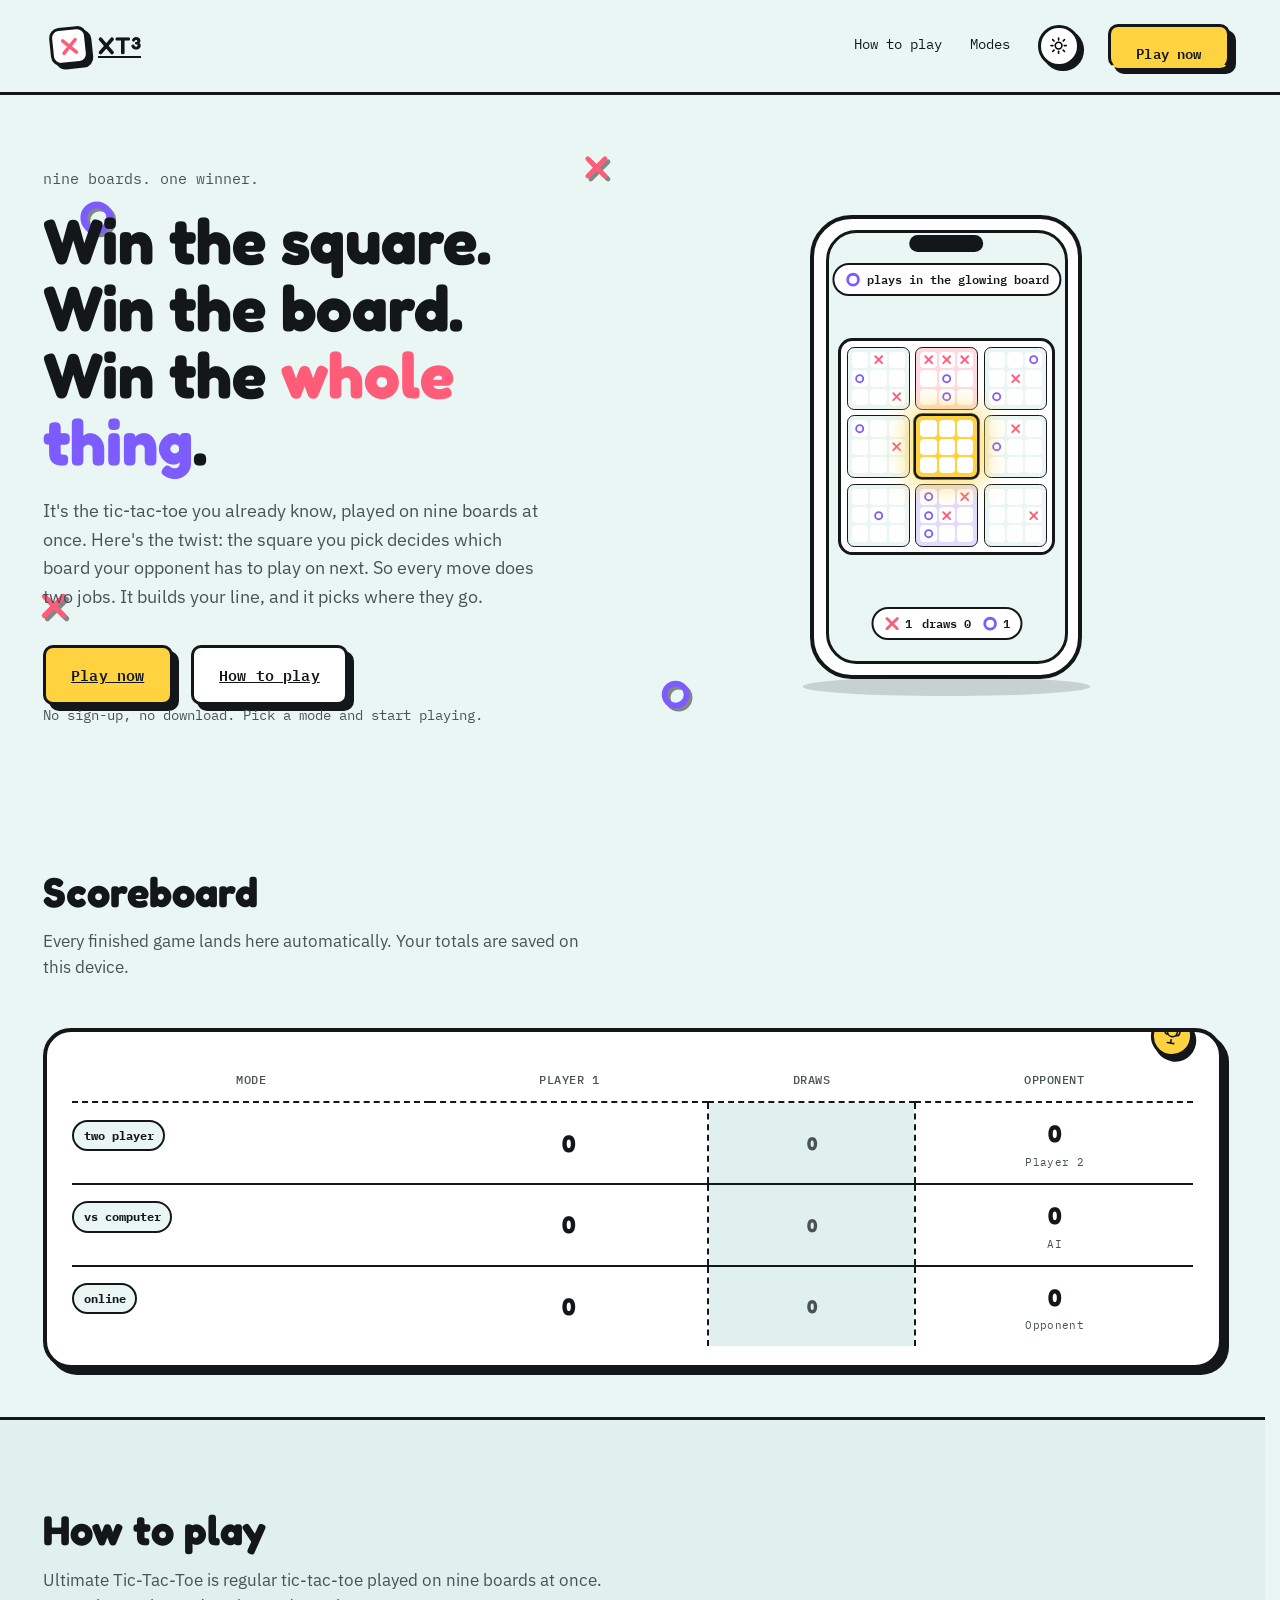
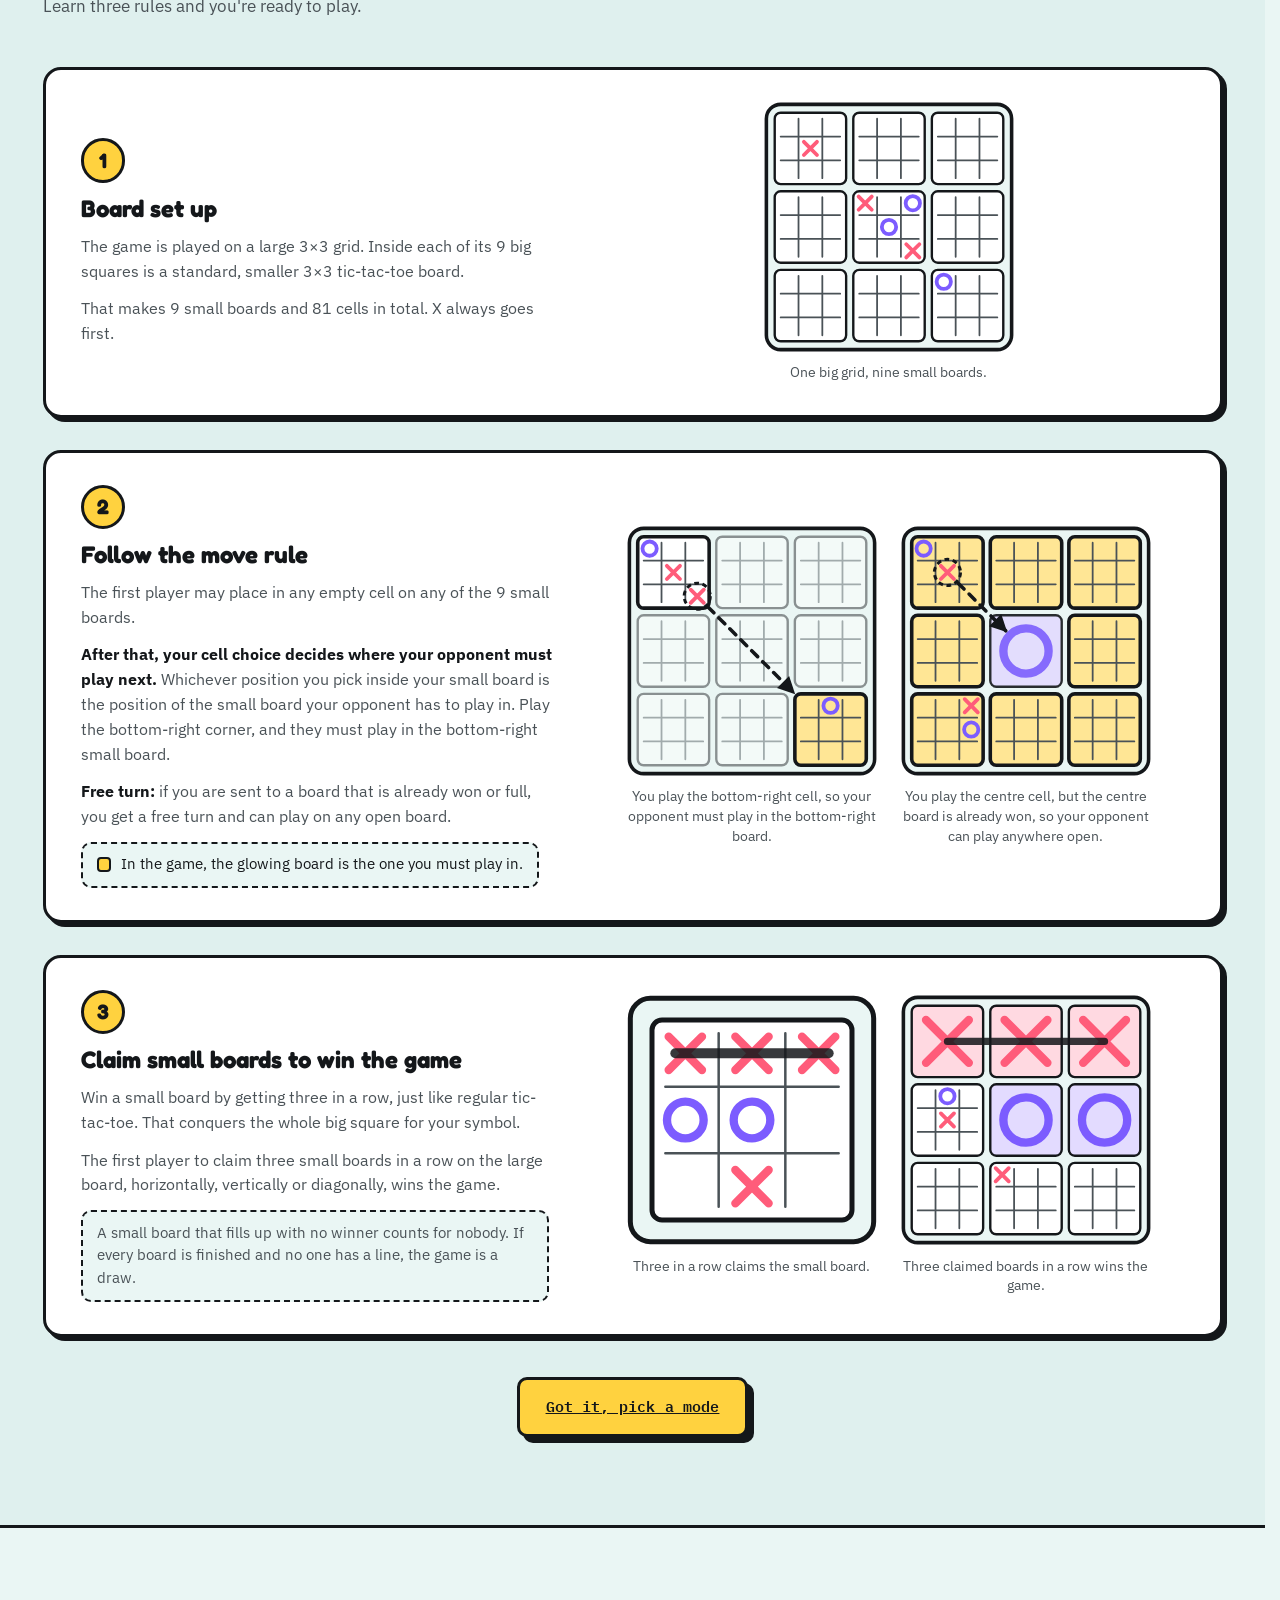
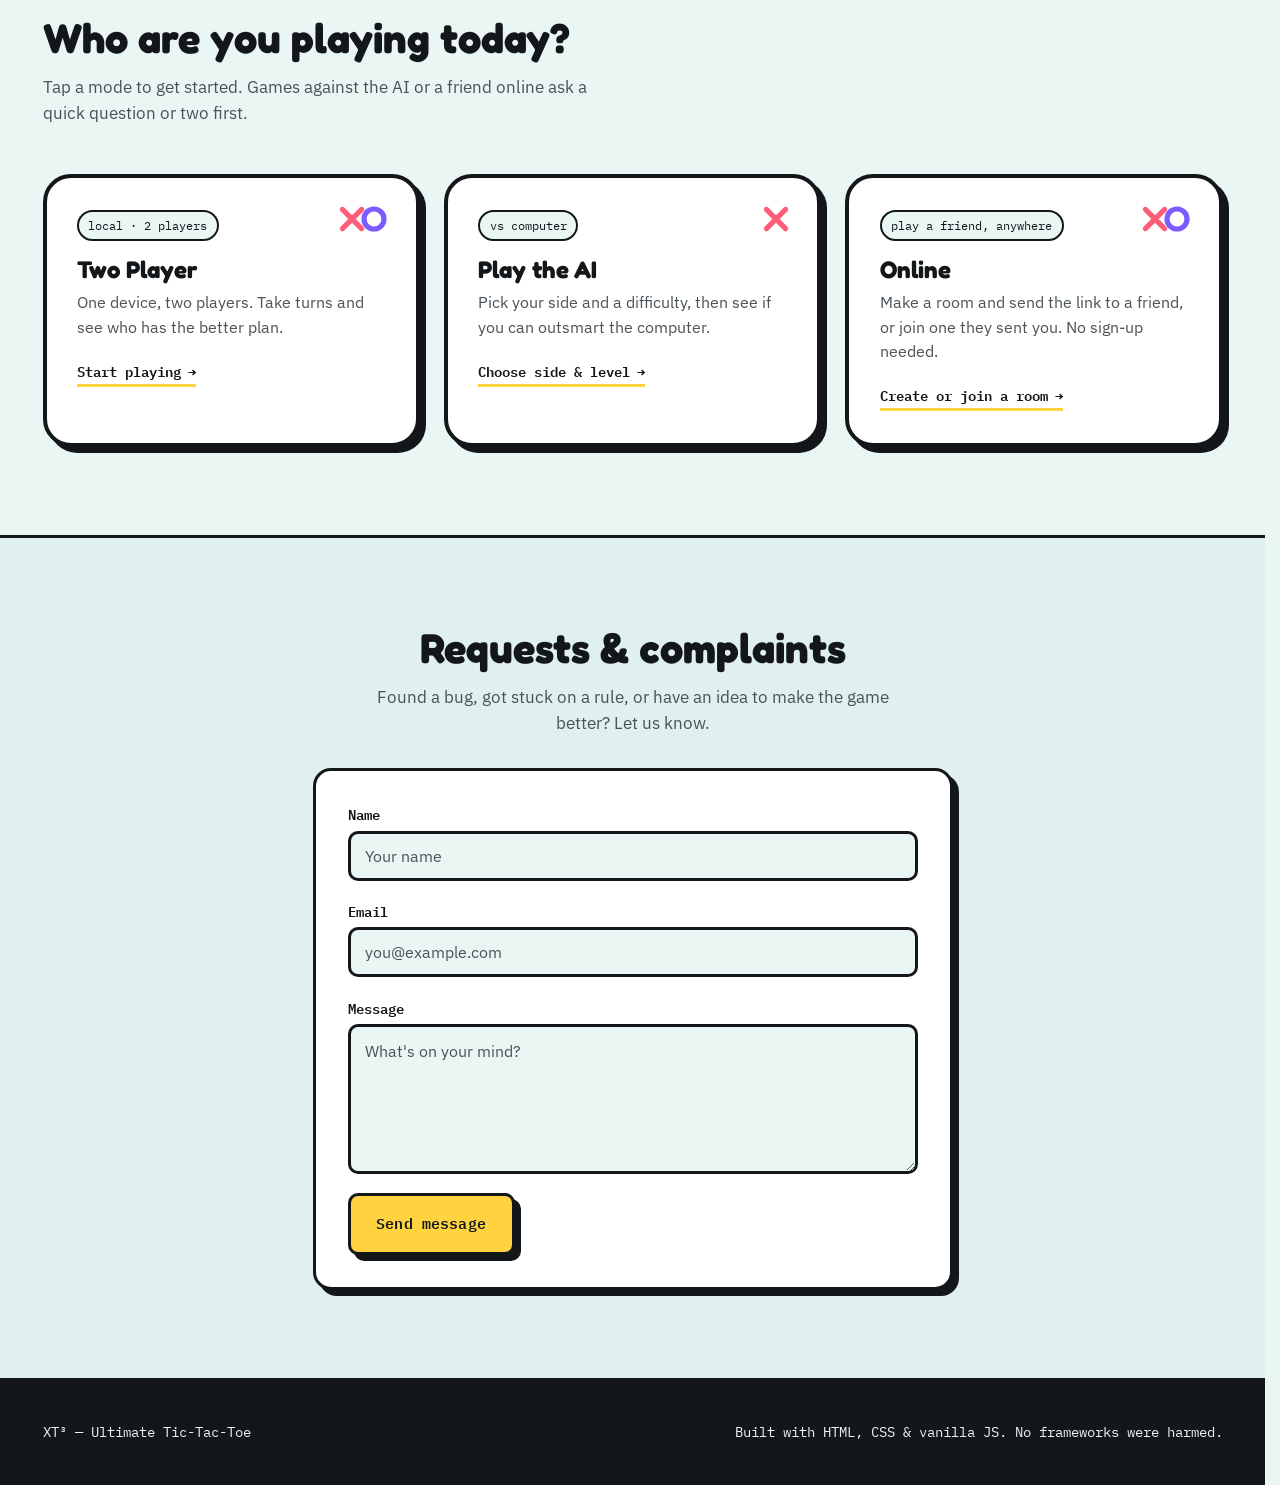
==== commit 30dad53f: "fixed hero-device animations" ====
--- a/index.html
+++ b/index.html
@@ -129,66 +129,72 @@
           <div class="device-stage__float">
             <div class="device">
               <div class="device__shell">
-                <span class="device__notch" aria-hidden="true"></span>
-                <div class="device__screen">
-                  <p class="device__hud device__hud--top" aria-hidden="true"><svg viewBox="0 0 40 40"><use href="#glyph-o"/></svg>plays in the glowing board</p>
-                  <div class="ultimate-board" role="img" aria-label="Decorative preview of the nested Ultimate Tic-Tac-Toe board">
-                    <!-- board 1 -->
-                    <div class="local-board">
-                      <div class="cell"></div><div class="cell"><svg><use href="#glyph-x"/></svg></div><div class="cell"></div>
-                      <div class="cell"><svg><use href="#glyph-o"/></svg></div><div class="cell"></div><div class="cell"></div>
-                      <div class="cell"></div><div class="cell"></div><div class="cell"><svg><use href="#glyph-x"/></svg></div>
+                <div class="device__front">
+                  <span class="device__notch" aria-hidden="true"></span>
+                  <div class="device__screen">
+                    <p class="device__hud device__hud--top" aria-hidden="true"><svg viewBox="0 0 40 40"><use href="#glyph-o"/></svg>plays in the glowing board</p>
+                    <div class="ultimate-board" role="img" aria-label="Decorative preview of the nested Ultimate Tic-Tac-Toe board">
+                      <!-- board 1 -->
+                      <div class="local-board">
+                        <div class="cell"></div><div class="cell"><svg><use href="#glyph-x"/></svg></div><div class="cell"></div>
+                        <div class="cell"><svg><use href="#glyph-o"/></svg></div><div class="cell"></div><div class="cell"></div>
+                        <div class="cell"></div><div class="cell"></div><div class="cell"><svg><use href="#glyph-x"/></svg></div>
+                      </div>
+                      <!-- board 2 : won by X -->
+                      <div class="local-board local-board--won-x">
+                        <div class="cell"><svg><use href="#glyph-x"/></svg></div><div class="cell"><svg><use href="#glyph-x"/></svg></div><div class="cell"><svg><use href="#glyph-x"/></svg></div>
+                        <div class="cell"></div><div class="cell"><svg><use href="#glyph-o"/></svg></div><div class="cell"></div>
+                        <div class="cell"></div><div class="cell"><svg><use href="#glyph-o"/></svg></div><div class="cell"></div>
+                      </div>
+                      <!-- board 3 -->
+                      <div class="local-board">
+                        <div class="cell"></div><div class="cell"></div><div class="cell"><svg><use href="#glyph-o"/></svg></div>
+                        <div class="cell"></div><div class="cell"><svg><use href="#glyph-x"/></svg></div><div class="cell"></div>
+                        <div class="cell"><svg><use href="#glyph-o"/></svg></div><div class="cell"></div><div class="cell"></div>
+                      </div>
+                      <!-- board 4 -->
+                      <div class="local-board">
+                        <div class="cell"><svg><use href="#glyph-o"/></svg></div><div class="cell"></div><div class="cell"></div>
+                        <div class="cell"></div><div class="cell"></div><div class="cell"><svg><use href="#glyph-x"/></svg></div>
+                        <div class="cell"></div><div class="cell"></div><div class="cell"></div>
+                      </div>
+                      <!-- board 5 : active -->
+                      <div class="local-board local-board--active">
+                        <div class="cell"></div><div class="cell"></div><div class="cell"></div>
+                        <div class="cell"></div><div class="cell"></div><div class="cell"></div>
+                        <div class="cell"></div><div class="cell"></div><div class="cell"></div>
+                      </div>
+                      <!-- board 6 -->
+                      <div class="local-board">
+                        <div class="cell"></div><div class="cell"><svg><use href="#glyph-x"/></svg></div><div class="cell"></div>
+                        <div class="cell"><svg><use href="#glyph-o"/></svg></div><div class="cell"></div><div class="cell"></div>
+                        <div class="cell"></div><div class="cell"></div><div class="cell"></div>
+                      </div>
+                      <!-- board 7 -->
+                      <div class="local-board">
+                        <div class="cell"></div><div class="cell"></div><div class="cell"></div>
+                        <div class="cell"></div><div class="cell"><svg><use href="#glyph-o"/></svg></div><div class="cell"></div>
+                        <div class="cell"></div><div class="cell"></div><div class="cell"></div>
+                      </div>
+                      <!-- board 8 : won by O -->
+                      <div class="local-board local-board--won-o">
+                        <div class="cell"><svg><use href="#glyph-o"/></svg></div><div class="cell"></div><div class="cell"><svg><use href="#glyph-x"/></svg></div>
+                        <div class="cell"><svg><use href="#glyph-o"/></svg></div><div class="cell"><svg><use href="#glyph-x"/></svg></div><div class="cell"></div>
+                        <div class="cell"><svg><use href="#glyph-o"/></svg></div><div class="cell"></div><div class="cell"></div>
+                      </div>
+                      <!-- board 9 -->
+                      <div class="local-board">
+                        <div class="cell"></div><div class="cell"></div><div class="cell"></div>
+                        <div class="cell"></div><div class="cell"></div><div class="cell"><svg><use href="#glyph-x"/></svg></div>
+                        <div class="cell"></div><div class="cell"></div><div class="cell"></div>
+                      </div>
                     </div>
-                    <!-- board 2 : won by X -->
-                    <div class="local-board local-board--won-x">
-                      <div class="cell"><svg><use href="#glyph-x"/></svg></div><div class="cell"><svg><use href="#glyph-x"/></svg></div><div class="cell"><svg><use href="#glyph-x"/></svg></div>
-                      <div class="cell"></div><div class="cell"><svg><use href="#glyph-o"/></svg></div><div class="cell"></div>
-                      <div class="cell"></div><div class="cell"><svg><use href="#glyph-o"/></svg></div><div class="cell"></div>
-                    </div>
-                    <!-- board 3 -->
-                    <div class="local-board">
-                      <div class="cell"></div><div class="cell"></div><div class="cell"><svg><use href="#glyph-o"/></svg></div>
-                      <div class="cell"></div><div class="cell"><svg><use href="#glyph-x"/></svg></div><div class="cell"></div>
-                      <div class="cell"><svg><use href="#glyph-o"/></svg></div><div class="cell"></div><div class="cell"></div>
-                    </div>
-                    <!-- board 4 -->
-                    <div class="local-board">
-                      <div class="cell"><svg><use href="#glyph-o"/></svg></div><div class="cell"></div><div class="cell"></div>
-                      <div class="cell"></div><div class="cell"></div><div class="cell"><svg><use href="#glyph-x"/></svg></div>
-                      <div class="cell"></div><div class="cell"></div><div class="cell"></div>
-                    </div>
-                    <!-- board 5 : active -->
-                    <div class="local-board local-board--active">
-                      <div class="cell"></div><div class="cell"></div><div class="cell"></div>
-                      <div class="cell"></div><div class="cell"></div><div class="cell"></div>
-                      <div class="cell"></div><div class="cell"></div><div class="cell"></div>
-                    </div>
-                    <!-- board 6 -->
-                    <div class="local-board">
-                      <div class="cell"></div><div class="cell"><svg><use href="#glyph-x"/></svg></div><div class="cell"></div>
-                      <div class="cell"><svg><use href="#glyph-o"/></svg></div><div class="cell"></div><div class="cell"></div>
-                      <div class="cell"></div><div class="cell"></div><div class="cell"></div>
-                    </div>
-                    <!-- board 7 -->
-                    <div class="local-board">
-                      <div class="cell"></div><div class="cell"></div><div class="cell"></div>
-                      <div class="cell"></div><div class="cell"><svg><use href="#glyph-o"/></svg></div><div class="cell"></div>
-                      <div class="cell"></div><div class="cell"></div><div class="cell"></div>
-                    </div>
-                    <!-- board 8 : won by O -->
-                    <div class="local-board local-board--won-o">
-                      <div class="cell"><svg><use href="#glyph-o"/></svg></div><div class="cell"></div><div class="cell"><svg><use href="#glyph-x"/></svg></div>
-                      <div class="cell"><svg><use href="#glyph-o"/></svg></div><div class="cell"><svg><use href="#glyph-x"/></svg></div><div class="cell"></div>
-                      <div class="cell"><svg><use href="#glyph-o"/></svg></div><div class="cell"></div><div class="cell"></div>
-                    </div>
-                    <!-- board 9 -->
-                    <div class="local-board">
-                      <div class="cell"></div><div class="cell"></div><div class="cell"></div>
-                      <div class="cell"></div><div class="cell"></div><div class="cell"><svg><use href="#glyph-x"/></svg></div>
-                      <div class="cell"></div><div class="cell"></div><div class="cell"></div>
-                    </div>
+                    <p class="device__hud device__hud--bottom" aria-hidden="true"><span><svg viewBox="0 0 40 40"><use href="#glyph-x"/></svg>1</span><span>draws 0</span><span><svg viewBox="0 0 40 40"><use href="#glyph-o"/></svg>1</span></p>
                   </div>
-                  <p class="device__hud device__hud--bottom" aria-hidden="true"><span><svg viewBox="0 0 40 40"><use href="#glyph-x"/></svg>1</span><span>draws 0</span><span><svg viewBox="0 0 40 40"><use href="#glyph-o"/></svg>1</span></p>
+                </div>
+                <div class="device__back" aria-hidden="true">
+                  <span class="device__camera"><i></i><i></i></span>
+                  <svg class="device__logo" viewBox="0 0 40 40"><use href="#glyph-x"/></svg>
                 </div>
                 <span class="device__stand" aria-hidden="true"></span>
               </div>
--- a/css/hero-device.css
+++ b/css/hero-device.css
@@ -9,9 +9,10 @@
 
 .device-stage {
   --loop: 16s;
-  /* spin axis for the two full turns: "0 0 1" spins the device in the screen
-     plane (z axis). Use "0 1 0" for a coin-style flip around the y axis. */
-  --spin-axis: 0 0 1;
+  /* axis for the two full turns. "1 0 0" (x axis) flips the device top-over-bottom
+     so you see its back halfway through. "0 1 0" flips it sideways (y axis),
+     "0 0 1" just spins it flat in the screen plane (z axis). */
+  --spin-axis: 1 0 0;
   --phone-w: 17em;  --phone-h: 29em;  --phone-r: 2.6em;
   --mon-w: 30em;    --mon-h: 20em;    --mon-r: 1em;
 
@@ -21,7 +22,6 @@
   width: 100%;
   height: calc(var(--phone-h) + 3em);
   font-size: min(16px, 3vw);   /* everything below is in em, so the whole device scales together */
-  perspective: 1400px;
 }
 
 .device-stage__float {
@@ -29,23 +29,68 @@
   place-items: center;
   width: 100%;
   height: 100%;
+  perspective: 80em;   /* depth for the x-axis flip */
   animation: device-float 6s ease-in-out infinite;
 }
 
-.device { display: grid; place-items: center; animation: device-turn var(--loop) ease-in-out infinite; }
+.device {
+  display: grid;
+  place-items: center;
+  transform-style: preserve-3d;
+  animation: device-turn var(--loop) ease-in-out infinite;
+}
 
 /* ---- the shell: phone by default, reshaped to a monitor by the keyframes ---- */
 .device__shell {
   position: relative;
-  display: flex;
   width: var(--phone-w);
   height: var(--phone-h);
+  border-radius: var(--phone-r);
+  transform-style: preserve-3d;
+  animation: device-shape var(--loop) infinite;
+}
+
+/* two faces back to back: the front (screen) and the back (camera + logo).
+   Each hides itself when it faces away, so a full flip shows the back. */
+.device__front,
+.device__back {
+  position: absolute;
+  inset: 0;
+  border: var(--border-w-lg) solid var(--line);
+  border-radius: inherit;
+  background: var(--paper);
+  -webkit-backface-visibility: hidden;
+  backface-visibility: hidden;
+}
+.device__front { display: flex; padding: .7em; }
+
+.device__back {
+  display: grid;
+  place-items: center;
+  background: var(--accent);
+  transform: rotateX(180deg);
+}
+.device__logo {
+  width: 6em;
+  height: 6em;
+  padding: 1em;
+  border: 3px solid var(--line);
+  border-radius: 1.2em;
+  background: var(--paper);
+}
+.device__camera {
+  position: absolute;
+  top: 1.3em;
+  left: 1.3em;
+  display: grid;
+  gap: .5em;
   padding: .7em;
-  border: var(--border-w-lg) solid var(--line);
-  border-radius: var(--phone-r);
-  background: var(--paper);
-  animation: device-shape var(--loop) infinite;
-}
+  border: 3px solid var(--line);
+  border-radius: 1.2em;
+  background: var(--paper);
+  animation: device-fade var(--loop) infinite;   /* phone only */
+}
+.device__camera i { width: 1.4em; height: 1.4em; border-radius: 50%; background: var(--line); }
 
 .device__notch {
   position: absolute;
@@ -84,6 +129,7 @@
   width: 7em;
   height: 3.2em;
   margin: -.2em 0 0 -3.5em;
+  translate: 0 0 -2px;
   transform-origin: 50% 0;
   scale: 1 0;
   opacity: 0;
